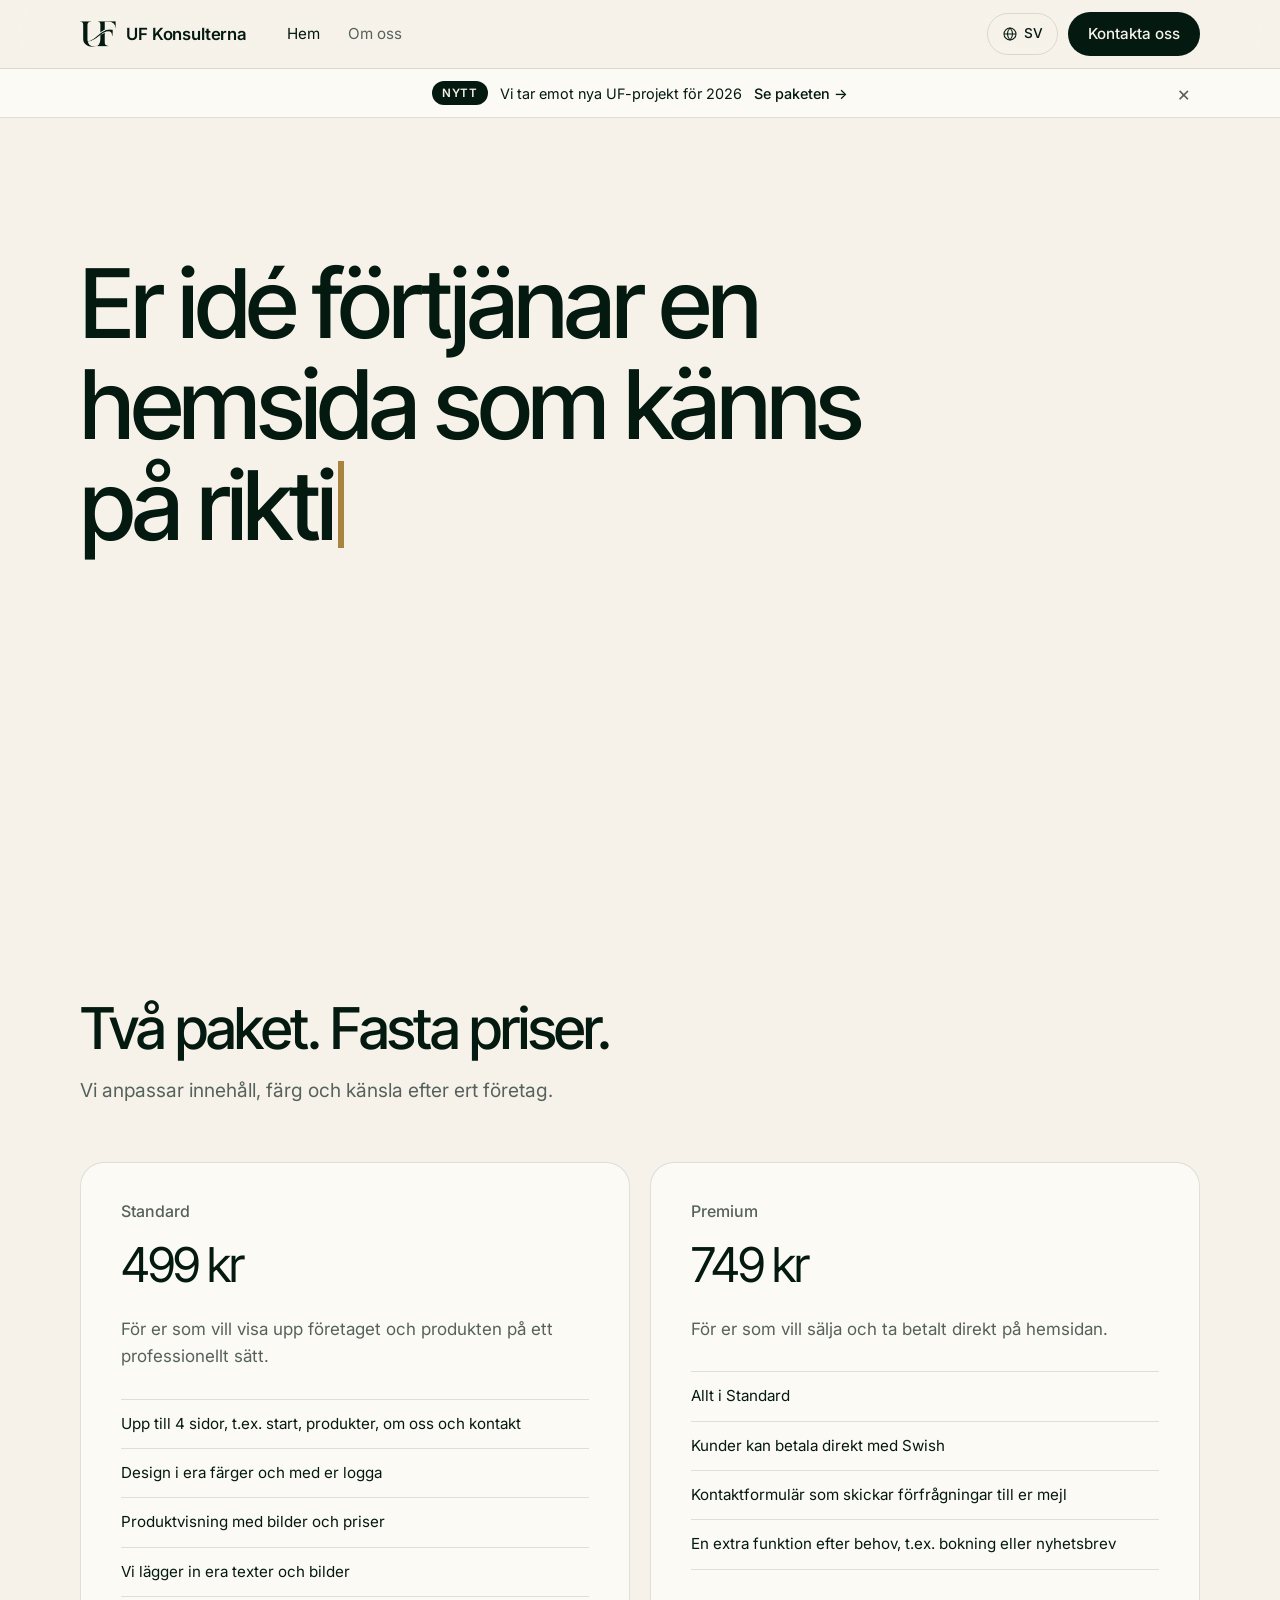
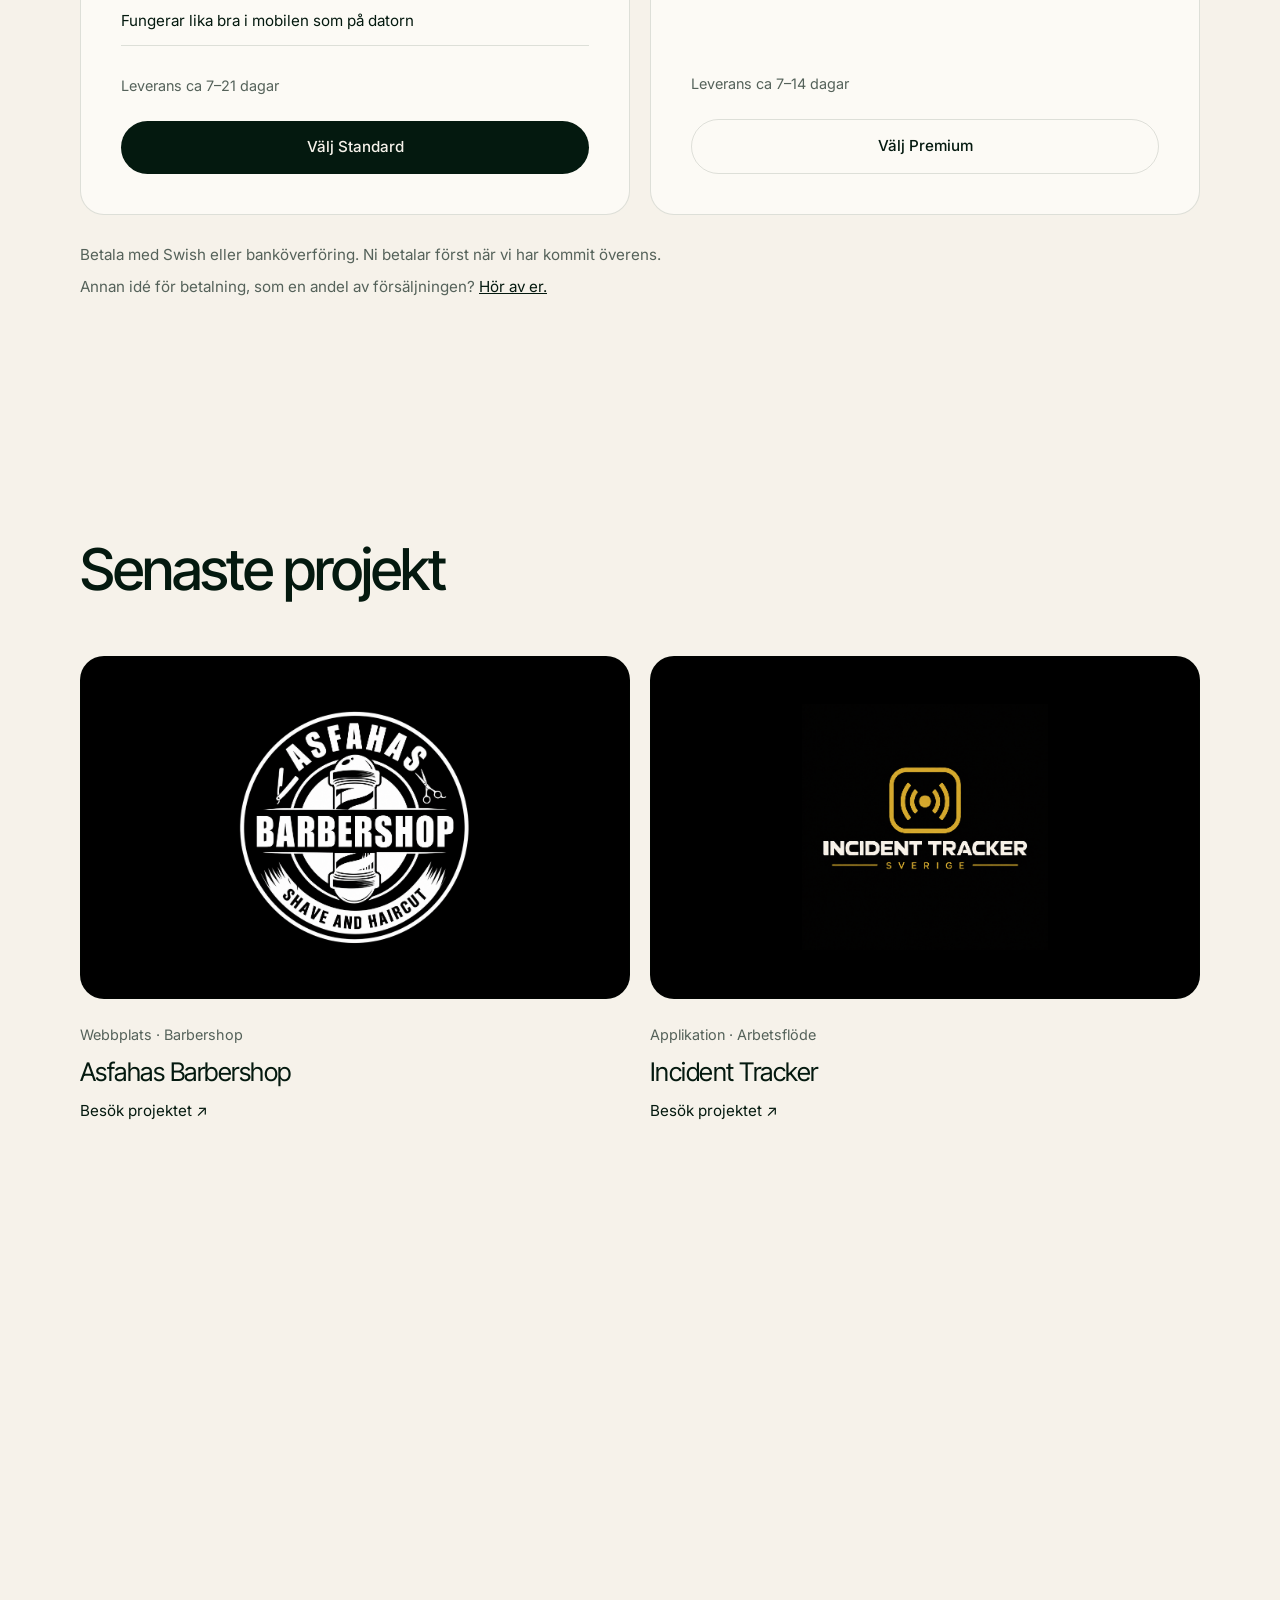
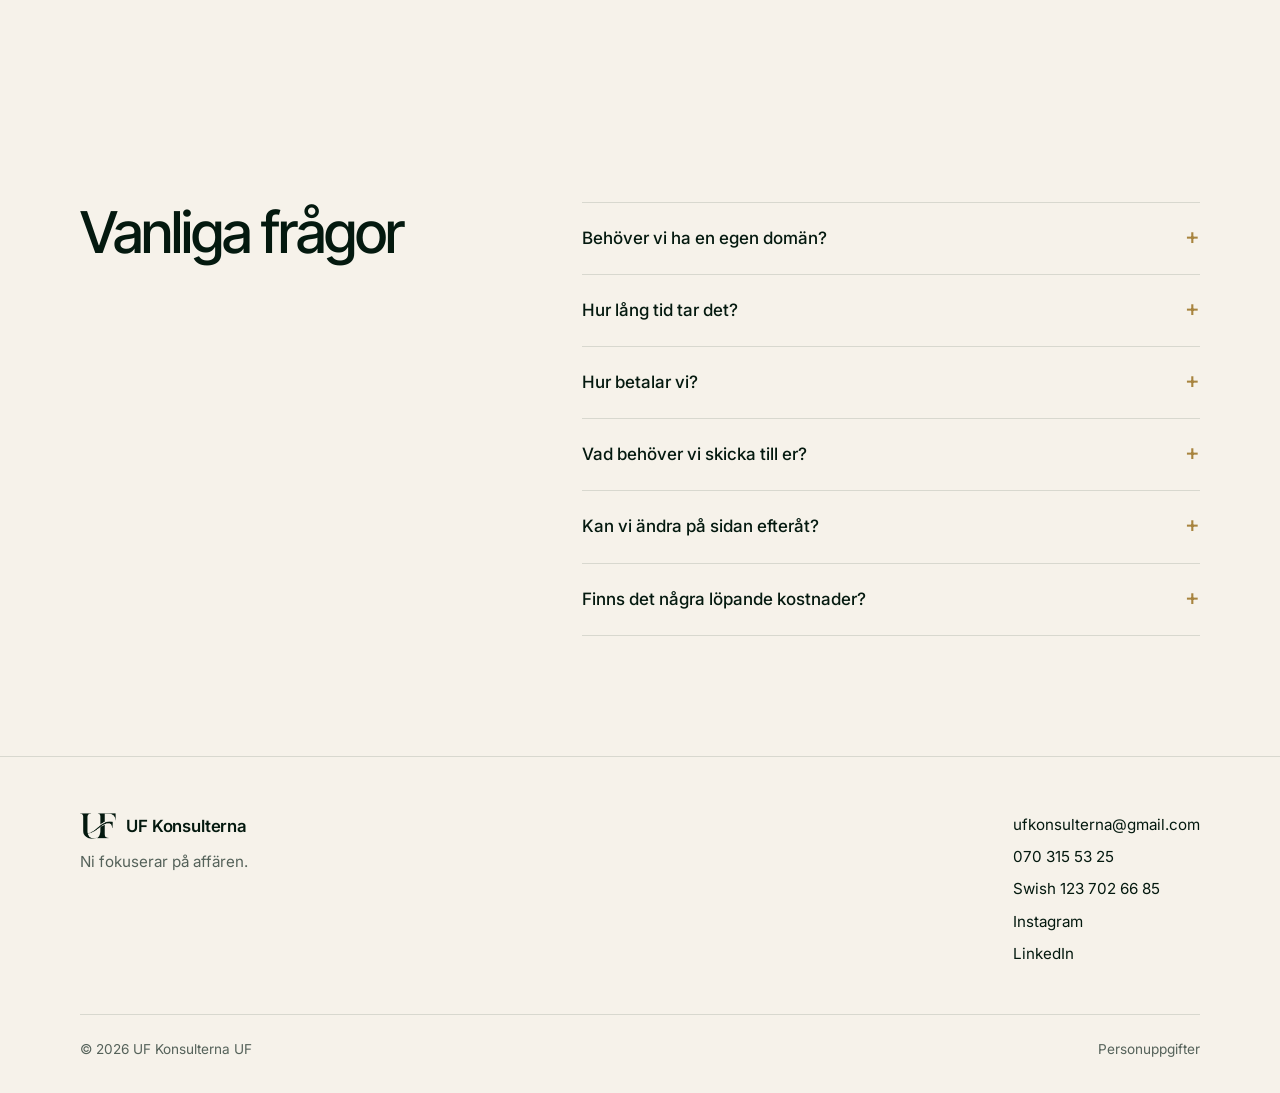
==== index.html @ 5038c4dc "Ljus version: krämvit bakgrund, mörkgrön text, guld i detaljer - Mörkgrön logga (logo-icon-green.png" ====
<!DOCTYPE html>
<html lang="sv">
<head>
  <meta charset="UTF-8">
  <meta name="viewport" content="width=device-width, initial-scale=1.0">
  <title data-i18n="meta.homeTitle">UF Konsulterna | Hemsidor för UF-företag</title>
  <meta name="description" content="Vi bygger snabba, mobilanpassade hemsidor för UF-företag. Fasta priser från 499 kr.">
  <meta property="og:title" content="UF Konsulterna">
  <meta property="og:description" content="Hemsidor för UF-företag. Fasta priser från 499 kr.">
  <meta property="og:image" content="https://ufkonsulterna.se/assets/logo-full.png">
  <link rel="icon" href="assets/logo-icon.png">
  <link rel="preconnect" href="https://fonts.googleapis.com">
  <link rel="preconnect" href="https://fonts.gstatic.com" crossorigin>
  <link href="https://fonts.googleapis.com/css2?family=Inter:wght@400;500;600&family=Inter+Tight:wght@500&display=swap" rel="stylesheet">
  <link rel="stylesheet" href="style.css">
  <script>document.documentElement.classList.add("js")</script>
</head>
<body>

  <header class="nav">
    <div class="container nav-inner">
      <a href="index.html" class="logo">
        <img src="assets/logo-icon-green.png" alt="UF Konsulterna">
        <span>UF Konsulterna</span>
      </a>
      <nav class="nav-links">
        <a href="index.html" aria-current="page" data-i18n="nav.home">Hem</a>
        <a href="om.html" data-i18n="nav.about">Om oss</a>
      </nav>
      <div class="nav-right">
        <button class="lang" id="langToggle" type="button" aria-label="Byt språk">
          <svg viewBox="0 0 24 24" fill="none" stroke="currentColor" stroke-width="1.6"><circle cx="12" cy="12" r="9"/><path d="M3 12h18M12 3c2.5 2.6 3.8 5.6 3.8 9s-1.3 6.4-3.8 9c-2.5-2.6-3.8-5.6-3.8-9S9.5 5.6 12 3z"/></svg>
          <span id="langLabel">SV</span>
        </button>
        <a href="om.html#kontakt" class="btn btn-primary nav-cta" data-i18n="nav.contact">Kontakta oss</a>
      </div>
    </div>
  </header>

  <div class="bar" id="bar">
    <div class="container bar-inner">
      <span class="pill" data-i18n="bar.new">NYTT</span>
      <span data-i18n="bar.text">Vi tar emot nya UF-projekt för 2026</span>
      <a href="#paket" class="bar-link"><span data-i18n="bar.link">Se paketen</span> →</a>
      <button class="bar-close" id="barClose" type="button" aria-label="Stäng">×</button>
    </div>
  </div>

  <main>
    <section class="hero">
      <div class="container">
        <!-- Rubriken skrivs fram av js/main.js. Den osynliga kopian håller platsen så att sidan inte hoppar. -->
        <h1 class="hero-title" id="heroTitle">
          <span class="type-ghost" data-i18n="hero.title">Er idé förtjänar en hemsida som känns på riktigt.</span>
          <span class="type-live" aria-hidden="true"><span id="typeText"></span><span class="caret"></span></span>
        </h1>
        <div class="hero-after">
          <p class="lead" data-i18n="hero.lead">Vi bygger snabba, mobilanpassade hemsidor för UF-företag. Fast pris, inga abonnemang.</p>
          <div class="actions">
            <a href="#paket" class="btn btn-primary" data-i18n="hero.cta1">Se paketen</a>
            <a href="om.html#kontakt" class="btn btn-ghost" data-i18n="hero.cta2">Kontakta oss</a>
          </div>
        </div>
      </div>
    </section>

    <section id="paket">
      <div class="container">
        <div class="head reveal">
          <h2 data-i18n="plans.title">Två paket. Fasta priser.</h2>
          <p class="lead" data-i18n="plans.lead">Vi anpassar innehåll, färg och känsla efter ert företag.</p>
        </div>
        <div class="plans">
          <article class="plan reveal">
            <h3 class="plan-name">Standard</h3>
            <p class="plan-price">499 kr</p>
            <p class="plan-desc" data-i18n="std.desc">För er som vill visa upp företaget och produkten på ett professionellt sätt.</p>
            <ul>
              <li data-i18n="std.f1">Upp till 4 sidor, t.ex. start, produkter, om oss och kontakt</li>
              <li data-i18n="std.f2">Design i era färger och med er logga</li>
              <li data-i18n="std.f3">Produktvisning med bilder och priser</li>
              <li data-i18n="std.f4">Vi lägger in era texter och bilder</li>
              <li data-i18n="std.f5">Fungerar lika bra i mobilen som på datorn</li>
            </ul>
            <p class="plan-time" data-i18n="std.time">Leverans ca 7–21 dagar</p>
            <a href="om.html?paket=Standard#kontakt" class="btn btn-primary" data-i18n="std.cta">Välj Standard</a>
          </article>
          <article class="plan reveal">
            <h3 class="plan-name">Premium</h3>
            <p class="plan-price">749 kr</p>
            <p class="plan-desc" data-i18n="prem.desc">För er som vill sälja och ta betalt direkt på hemsidan.</p>
            <ul>
              <li data-i18n="prem.f1">Allt i Standard</li>
              <li data-i18n="prem.f2">Kunder kan betala direkt med Swish</li>
              <li data-i18n="prem.f3">Kontaktformulär som skickar förfrågningar till er mejl</li>
              <li data-i18n="prem.f4">En extra funktion efter behov, t.ex. bokning eller nyhetsbrev</li>
            </ul>
            <p class="plan-time" data-i18n="prem.time">Leverans ca 7–14 dagar</p>
            <a href="om.html?paket=Premium#kontakt" class="btn btn-ghost" data-i18n="prem.cta">Välj Premium</a>
          </article>
        </div>
        <p class="note" data-i18n="plans.pay">Betala med Swish eller banköverföring. Ni betalar först när vi har kommit överens.</p>
        <p class="note" data-i18n="plans.note">Annan idé för betalning, som en andel av försäljningen? <a href="om.html#kontakt">Hör av er.</a></p>
      </div>
    </section>

    <section id="projekt">
      <div class="container">
        <div class="head reveal">
          <h2 data-i18n="work.title">Senaste projekt</h2>
        </div>
        <div class="projects">
          <a href="https://asfahasbarbershop.se/" target="_blank" rel="noopener" class="project reveal">
            <span class="project-img"><img src="assets/asfahas-logo.png" alt="" loading="lazy"></span>
            <span class="project-meta" data-i18n="work.asfahas">Webbplats · Barbershop</span>
            <span class="project-name">Asfahas Barbershop</span>
            <span class="project-link" data-i18n="work.visit">Besök projektet ↗</span>
          </a>
          <a href="https://incidenttracker.se/" target="_blank" rel="noopener" class="project reveal">
            <span class="project-img"><img src="assets/it-logo.png" alt="" loading="lazy"></span>
            <span class="project-meta" data-i18n="work.it">Applikation · Arbetsflöde</span>
            <span class="project-name">Incident Tracker</span>
            <span class="project-link" data-i18n="work.visit">Besök projektet ↗</span>
          </a>
        </div>
      </div>
    </section>

    <section>
      <div class="container">
        <figure class="quote reveal">
          <blockquote data-i18n="quote.text">”Vi kunde fortsätta fokusera på produkten, och fick en hemsida som gjorde att kunderna mötte oss som ett riktigt företag.”</blockquote>
          <figcaption data-i18n="quote.cite">Feedback från ett kundprojekt</figcaption>
        </figure>
      </div>
    </section>

    <section id="fragor">
      <div class="container faq-wrap">
        <h2 class="reveal" data-i18n="faq.title">Vanliga frågor</h2>
        <div class="faq reveal">
          <details>
            <summary data-i18n="faq.q1">Behöver vi ha en egen domän?</summary>
            <p data-i18n="faq.a1">Ja! Vi hjälper er att välja och koppla en domän. Själva domänen ingår i priset.</p>
          </details>
          <details>
            <summary data-i18n="faq.q2">Hur lång tid tar det?</summary>
            <p data-i18n="faq.a2">Standard tar ca 7–21 dagar och Premium ca 7–14 dagar, räknat från att vi har fått era texter och bilder. Ni får en tidsplan när vi har pratat igenom projektet.</p>
          </details>
          <details>
            <summary data-i18n="faq.q3">Hur betalar vi?</summary>
            <p data-i18n="faq.a3">Med Swish till <b>123 702 66 85</b> eller med banköverföring. Ni betalar när vi har kommit överens om projektet, och får alla uppgifter i ett bekräftelsemejl.</p>
          </details>
          <details>
            <summary data-i18n="faq.q4">Vad behöver vi skicka till er?</summary>
            <p data-i18n="faq.a4">Logga, bilder, texter om företaget och gärna allmän info om er. Saknas något hjälper vi till.</p>
          </details>
          <details>
            <summary data-i18n="faq.q5">Kan vi ändra på sidan efteråt?</summary>
            <p data-i18n="faq.a5">Ja. Hör av er så hjälper vi till med ändringar efter lansering.</p>
          </details>
          <details>
            <summary data-i18n="faq.q6">Finns det några löpande kostnader?</summary>
            <p data-i18n="faq.a6">Inga abonnemang från oss. En engångsbetalning, sedan är hemsidan er.</p>
          </details>
        </div>
      </div>
    </section>
  </main>

  <footer class="footer">
    <div class="container footer-inner">
      <div>
        <a href="index.html" class="logo">
          <img src="assets/logo-icon-green.png" alt="UF Konsulterna">
          <span>UF Konsulterna</span>
        </a>
        <p class="footer-tag" data-i18n="footer.tag">Ni fokuserar på affären.</p>
      </div>
      <ul class="footer-links">
        <li><a href="mailto:ufkonsulterna@gmail.com">ufkonsulterna@gmail.com</a></li>
        <li><a href="tel:+46703155325">070 315 53 25</a></li>
        <li>Swish 123 702 66 85</li>
        <li><a href="https://www.instagram.com/ufkonsulterna.se/" target="_blank" rel="noopener">Instagram</a></li>
        <li><a href="https://www.linkedin.com/in/blakejoeseph/" target="_blank" rel="noopener">LinkedIn</a></li>
      </ul>
    </div>
    <div class="container footer-bottom">
      <span>© <span class="year">2026</span> UF Konsulterna UF</span>
      <a href="om.html#personuppgifter" data-i18n="footer.privacy">Personuppgifter</a>
    </div>
  </footer>

  <script src="js/i18n.js"></script>
  <script src="js/main.js"></script>
</body>
</html>
---- style.css ----
/* ===== Färger och typsnitt: ändra här för att byta utseende ===== */
:root {
  --bg: #f6f2ea;               /* krämvit bakgrund */
  --bg-2: #fcfaf5;             /* kort och fält */
  --line: rgba(4, 25, 15, 0.12);
  --text: #04190f;             /* mörkgrön text och knappar */
  --muted: #55625a;
  --gold: #a8843f;             /* guldet från loggan, används sparsamt */
  --font: "Inter", system-ui, -apple-system, sans-serif;
  --font-head: "Inter Tight", "Inter", system-ui, sans-serif;
  --radius: 24px;
  --max: 1120px;
}

*, *::before, *::after { box-sizing: border-box; margin: 0; padding: 0; }
html { scroll-behavior: smooth; }
body { background: var(--bg); color: var(--muted); font-family: var(--font); font-size: 17px; line-height: 1.6; -webkit-font-smoothing: antialiased; }
img { max-width: 100%; display: block; }
a { color: inherit; text-decoration: none; }
button { font: inherit; color: inherit; background: none; border: 0; cursor: pointer; }
ul, ol { list-style: none; }

.container { width: min(var(--max), 100% - 40px); margin-inline: auto; }
section { padding: 120px 0; }

h1, h2, h3 { font-family: var(--font-head); font-weight: 500; color: var(--text); letter-spacing: -0.035em; line-height: 1.05; }
h1 { font-size: clamp(2.8rem, 7.5vw, 6.4rem); }
h2 { font-size: clamp(2.1rem, 4.5vw, 3.6rem); }
h3 { font-size: 1.25rem; letter-spacing: -0.01em; }
.lead { font-size: 1.2rem; }
.sr-only { position: absolute; width: 1px; height: 1px; overflow: hidden; clip: rect(0 0 0 0); white-space: nowrap; }

/* Knappar: runda, som på Google */
.btn { display: inline-flex; align-items: center; justify-content: center; padding: 14px 26px; border-radius: 999px; font-weight: 500; font-size: .95rem; transition: background .2s, opacity .2s; }
.btn-primary { background: var(--text); color: var(--bg); }
.btn-primary:hover { opacity: .88; }
.btn-ghost { border: 1px solid var(--line); color: var(--text); }
.btn-ghost:hover { background: var(--bg-2); }
.btn:disabled { opacity: .5; cursor: default; }

/* Meny */
.nav { position: sticky; top: 0; z-index: 50; background: rgba(246, 242, 234, .85); backdrop-filter: blur(12px); border-bottom: 1px solid var(--line); }
.nav-inner { display: flex; align-items: center; gap: 40px; height: 68px; }
.logo { display: flex; align-items: center; gap: 10px; color: var(--text); font-weight: 600; font-size: 1.05rem; letter-spacing: -0.01em; }
.logo img { height: 26px; width: auto; }
.nav-links { display: flex; gap: 28px; font-size: .95rem; }
.nav-links a { transition: color .2s; }
.nav-links a:hover, .nav-links a[aria-current] { color: var(--text); }
.nav-right { margin-left: auto; display: flex; align-items: center; gap: 10px; }
.nav-cta { padding: 10px 20px; }
.lang { display: flex; align-items: center; gap: 6px; padding: 9px 14px; border: 1px solid var(--line); border-radius: 999px; font-size: .85rem; font-weight: 500; color: var(--text); }
.lang svg { width: 16px; height: 16px; }
.lang:hover { background: var(--bg-2); }

/* Rad med nyhet under menyn */
.bar { border-bottom: 1px solid var(--line); background: var(--bg-2); font-size: .9rem; color: var(--text); }
.bar-inner { position: relative; display: flex; align-items: center; justify-content: center; gap: 12px; padding: 12px 40px; flex-wrap: wrap; text-align: center; }
.pill { background: var(--text); color: var(--bg); font-size: .72rem; font-weight: 600; letter-spacing: .06em; padding: 3px 10px; border-radius: 999px; }
.bar-link { font-weight: 500; }
.bar-link:hover { text-decoration: underline; }
.bar-close { position: absolute; right: 0; top: 50%; transform: translateY(-50%); width: 32px; height: 32px; font-size: 1.3rem; color: var(--muted); }
.bar.hidden { display: none; }

/* Hero med rubrik som skrivs fram */
.hero { min-height: calc(100vh - 140px); display: flex; align-items: center; padding: 80px 0; }
.hero-title { position: relative; max-width: 15ch; }
.type-live { position: absolute; inset: 0; }
.js .type-ghost { visibility: hidden; }
html:not(.js) .type-live { display: none; }
.caret { display: inline-block; width: .06em; height: .9em; margin-left: .04em; vertical-align: -0.08em; background: var(--gold); animation: blink 1s steps(1) infinite; }
@keyframes blink { 50% { opacity: 0; } }
.hero-after { margin-top: 40px; transition: opacity .8s ease, transform .8s ease; }
.js .hero-after:not(.show) { opacity: 0; transform: translateY(12px); }
.hero .lead { max-width: 36ch; }
.actions { display: flex; gap: 12px; margin-top: 32px; flex-wrap: wrap; }

/* Rubrik + text i sektionerna */
.head { margin-bottom: 56px; max-width: 640px; }
.head .lead { margin-top: 16px; }

/* Paket */
.plans { display: grid; grid-template-columns: repeat(2, 1fr); gap: 20px; }
.plan { display: flex; flex-direction: column; padding: 40px; background: var(--bg-2); border: 1px solid var(--line); border-radius: var(--radius); }
.plan-name { font-family: var(--font); font-size: 1rem; font-weight: 500; color: var(--muted); letter-spacing: 0; }
.plan-price { font-family: var(--font-head); font-size: 3rem; color: var(--text); letter-spacing: -0.04em; margin: 8px 0 12px; }
.plan ul { margin: 28px 0; flex: 1; border-top: 1px solid var(--line); }
.plan li { padding: 12px 0; border-bottom: 1px solid var(--line); color: var(--text); font-size: .95rem; }
.plan-time { font-size: .9rem; margin-bottom: 24px; }
.note { margin-top: 28px; font-size: .95rem; }
.note + .note { margin-top: 8px; }
.note a { color: var(--text); text-decoration: underline; }

/* Projekt */
.projects { display: grid; grid-template-columns: repeat(2, 1fr); gap: 20px; }
.project { display: flex; flex-direction: column; gap: 6px; }
.project-img { position: relative; display: block; aspect-ratio: 16 / 10; margin-bottom: 18px; border-radius: var(--radius); overflow: hidden; background: #000; border: 1px solid var(--line); }
.project-img img { position: absolute; inset: 0; margin: auto; height: 72%; width: auto; transition: transform .5s ease; }
.project:hover .project-img img { transform: scale(1.04); }
.project-meta { font-size: .9rem; }
.project-name { font-family: var(--font-head); font-size: 1.6rem; color: var(--text); letter-spacing: -0.02em; }
.project-link { font-size: .95rem; color: var(--text); }
.project:hover .project-link { text-decoration: underline; }

/* Citat */
.quote { max-width: 900px; }
.quote blockquote { font-family: var(--font-head); font-size: clamp(1.7rem, 3.4vw, 2.6rem); color: var(--text); line-height: 1.2; letter-spacing: -0.02em; }
.quote figcaption { margin-top: 24px; font-size: .95rem; }

/* Vanliga frågor (details/summary behöver ingen JavaScript) */
.faq-wrap { display: grid; grid-template-columns: 1fr 1.4fr; gap: 60px; align-items: start; }
.faq { border-top: 1px solid var(--line); }
.faq details { border-bottom: 1px solid var(--line); }
.faq summary { display: flex; justify-content: space-between; gap: 20px; padding: 22px 0; color: var(--text); font-weight: 500; cursor: pointer; list-style: none; }
.faq summary::-webkit-details-marker { display: none; }
.faq summary::after { content: "+"; color: var(--gold); font-size: 1.4rem; line-height: 1; transition: transform .3s; }
.faq details[open] summary::after { transform: rotate(45deg); }
.faq details p { padding-bottom: 22px; max-width: 60ch; }
.faq b { color: var(--text); font-weight: 500; }

/* Om oss */
.page-head { padding-top: 140px; }
.page-head h1 { max-width: 14ch; }
.about-text { max-width: 640px; margin-top: 48px; }
.about-text p + p { margin-top: 20px; }
.steps { border-top: 1px solid var(--line); }
.steps li { display: grid; grid-template-columns: 260px 1fr; gap: 20px; padding: 32px 0; border-bottom: 1px solid var(--line); }

/* Kontakt */
.contact { display: grid; grid-template-columns: 1fr 1.3fr; gap: 60px; align-items: start; }
.contact-info .lead { margin-top: 16px; }
.contact-list { margin-top: 40px; display: grid; grid-template-columns: auto 1fr; gap: 14px 28px; }
.contact-list dt { font-size: .9rem; }
.contact-list dd { color: var(--text); }
.contact-list a:hover { text-decoration: underline; }

/* Formulär */
.form { padding: 40px; background: var(--bg-2); border: 1px solid var(--line); border-radius: var(--radius); }
.progress { margin-bottom: 28px; }
.step-count { font-size: .85rem; margin-bottom: 10px; }
.progress-bar { height: 2px; background: var(--line); border-radius: 2px; overflow: hidden; }
.progress-bar span { display: block; height: 100%; width: 16%; background: var(--gold); transition: width .35s ease; }
.step-title { font-family: var(--font-head); font-size: 1.6rem; color: var(--text); letter-spacing: -0.02em; margin-bottom: 4px; }
.step-intro { grid-column: 1 / -1; margin-top: -8px; }
.hint { display: block; margin-top: 6px; font-size: .82rem; }
.hint a { color: var(--text); text-decoration: underline; }
.label + .hint { margin: -4px 0 10px; }
.grid > .full { grid-column: 1 / -1; }
.draft-note { margin-top: 16px; font-size: .8rem; text-align: center; }
.form-step { border: 0; min-width: 0; }
.form-step[hidden], .form-nav [hidden] { display: none; }
.grid { display: grid; grid-template-columns: 1fr 1fr; gap: 20px; }
.field.full { grid-column: 1 / -1; }
.field label, .label { display: block; font-size: .85rem; color: var(--text); margin-bottom: 8px; }
.field input, .field textarea, .field select { width: 100%; padding: 14px 16px; font: inherit; font-size: 1rem; color: var(--text); background: #fff; border: 1px solid var(--line); border-radius: 12px; outline: none; transition: border-color .2s; }
.field input:focus, .field textarea:focus, .field select:focus { border-color: var(--muted); }
.field textarea { min-height: 120px; resize: vertical; }
.chips { display: flex; flex-wrap: wrap; gap: 8px; }
.chip { padding: 10px 18px; font-size: .9rem; border: 1px solid var(--line); border-radius: 999px; color: var(--muted); transition: .2s; }
.chip.active { background: var(--text); color: var(--bg); border-color: var(--text); }
.form-error { display: none; margin-top: 20px; padding: 12px 16px; border: 1px solid rgba(179, 38, 30, .35); border-radius: 12px; color: #b3261e; }
.form-error.show { display: block; }
.form-nav { display: flex; gap: 10px; justify-content: flex-end; margin-top: 28px; }
.form-nav .btn-ghost { margin-right: auto; }
.form-success { padding: 40px 0; text-align: center; font-size: 1.15rem; color: var(--text); }

/* Personuppgifter */
.privacy { padding-top: 40px; }
.privacy h2 { font-size: 1.4rem; letter-spacing: -0.01em; }
.privacy p { margin-top: 12px; max-width: 70ch; font-size: .95rem; }

/* Footer */
.footer { border-top: 1px solid var(--line); padding: 56px 0 32px; font-size: .95rem; }
.footer-inner { display: flex; justify-content: space-between; gap: 40px; flex-wrap: wrap; }
.footer-tag { margin-top: 10px; }
.footer-links { display: grid; gap: 8px; color: var(--text); }
.footer-links a:hover { text-decoration: underline; }
.footer-bottom { display: flex; justify-content: space-between; gap: 20px; margin-top: 48px; padding-top: 24px; border-top: 1px solid var(--line); font-size: .85rem; }
.footer-bottom a:hover { color: var(--text); }

/* Lugn intoning när man scrollar */
.js .reveal { opacity: 0; transform: translateY(16px); transition: opacity .7s ease, transform .7s ease; }
.js .reveal.in { opacity: 1; transform: none; }
@media (prefers-reduced-motion: reduce) {
  html { scroll-behavior: auto; }
  .js .reveal, .js .hero-after:not(.show) { opacity: 1; transform: none; }
  .caret { animation: none; }
}

/* Mobil */
@media (max-width: 860px) {
  section { padding: 80px 0; }
  .plans, .projects, .faq-wrap, .contact { grid-template-columns: 1fr; }
  .faq-wrap, .contact { gap: 32px; }
  .steps li { grid-template-columns: 1fr; gap: 6px; }
  .page-head { padding-top: 90px; }
}
@media (max-width: 600px) {
  body { font-size: 16px; }
  .nav-inner { gap: 18px; }
  .logo span { display: none; }
  .nav-cta { display: none; }
  .plan, .form { padding: 28px 22px; }
  .grid { grid-template-columns: 1fr; }
  .form-nav .btn { flex: 1; }
  .hero { min-height: auto; padding: 90px 0 70px; }
}
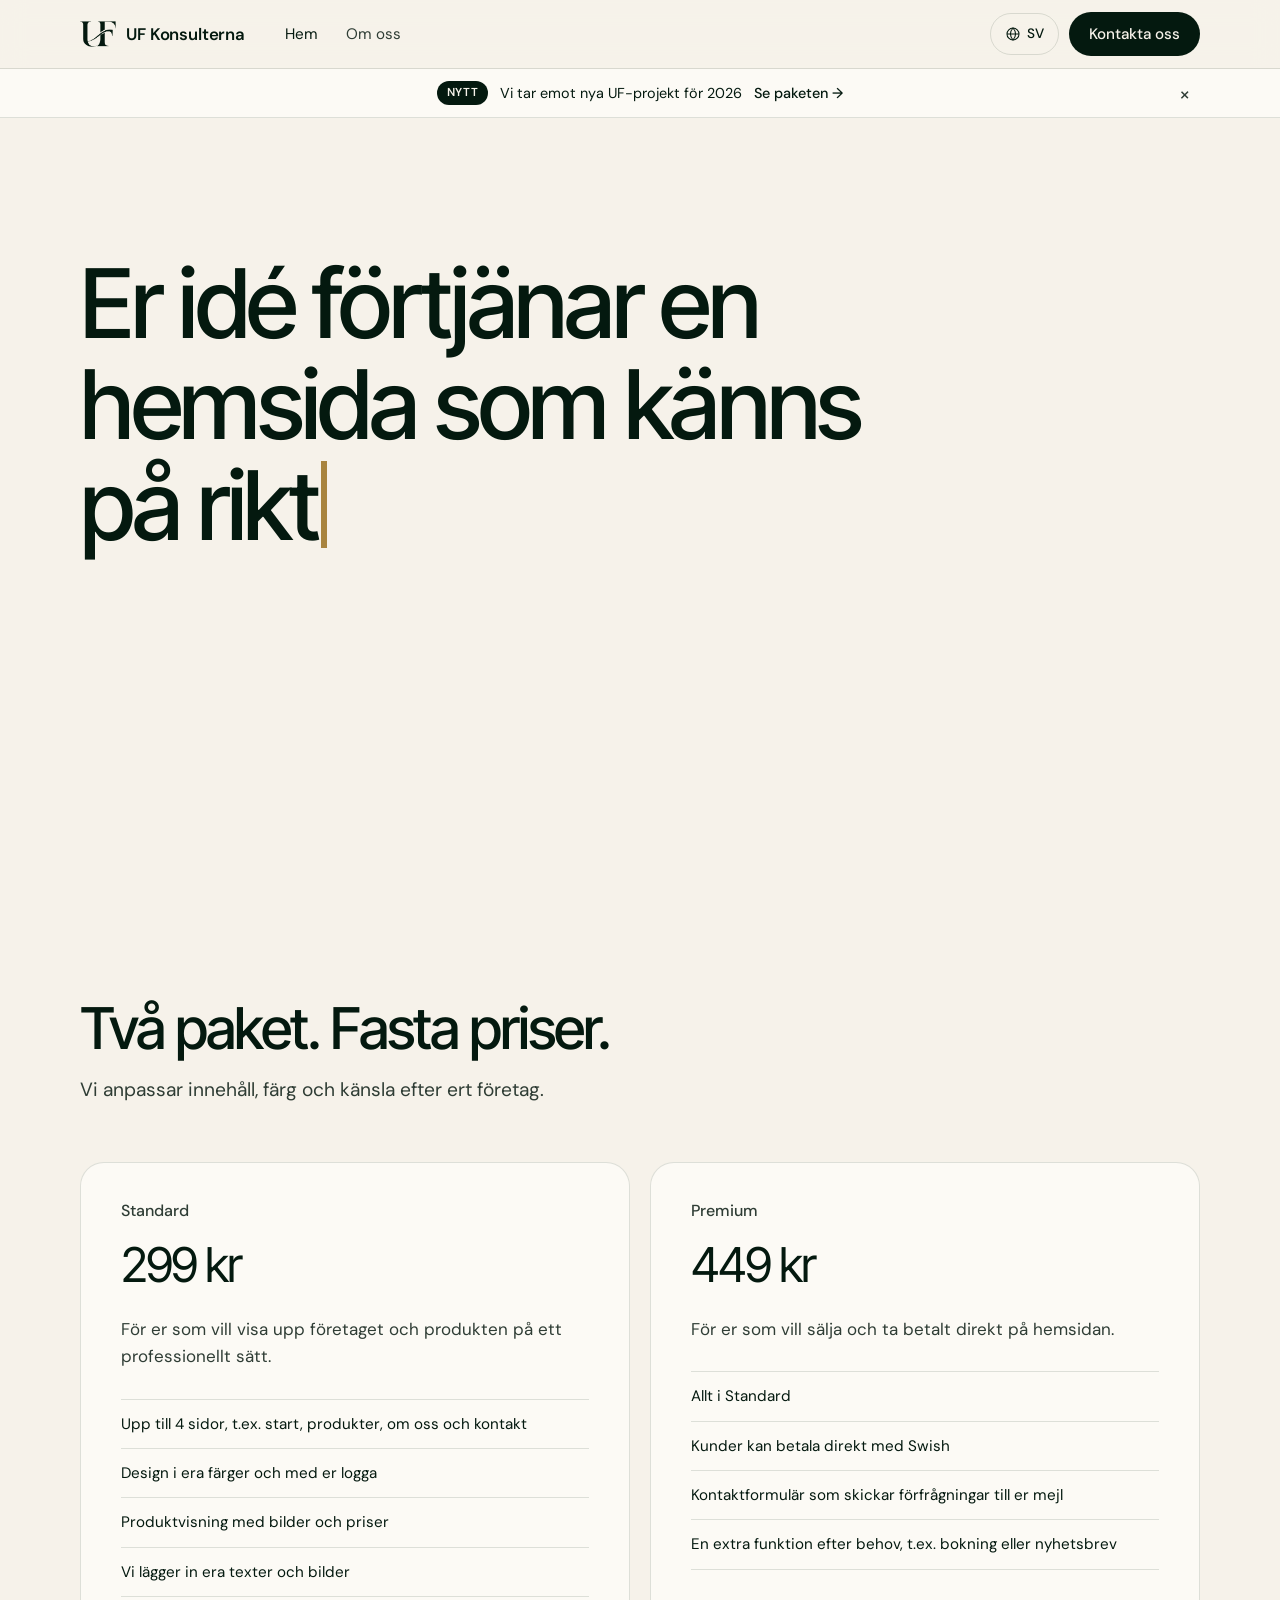
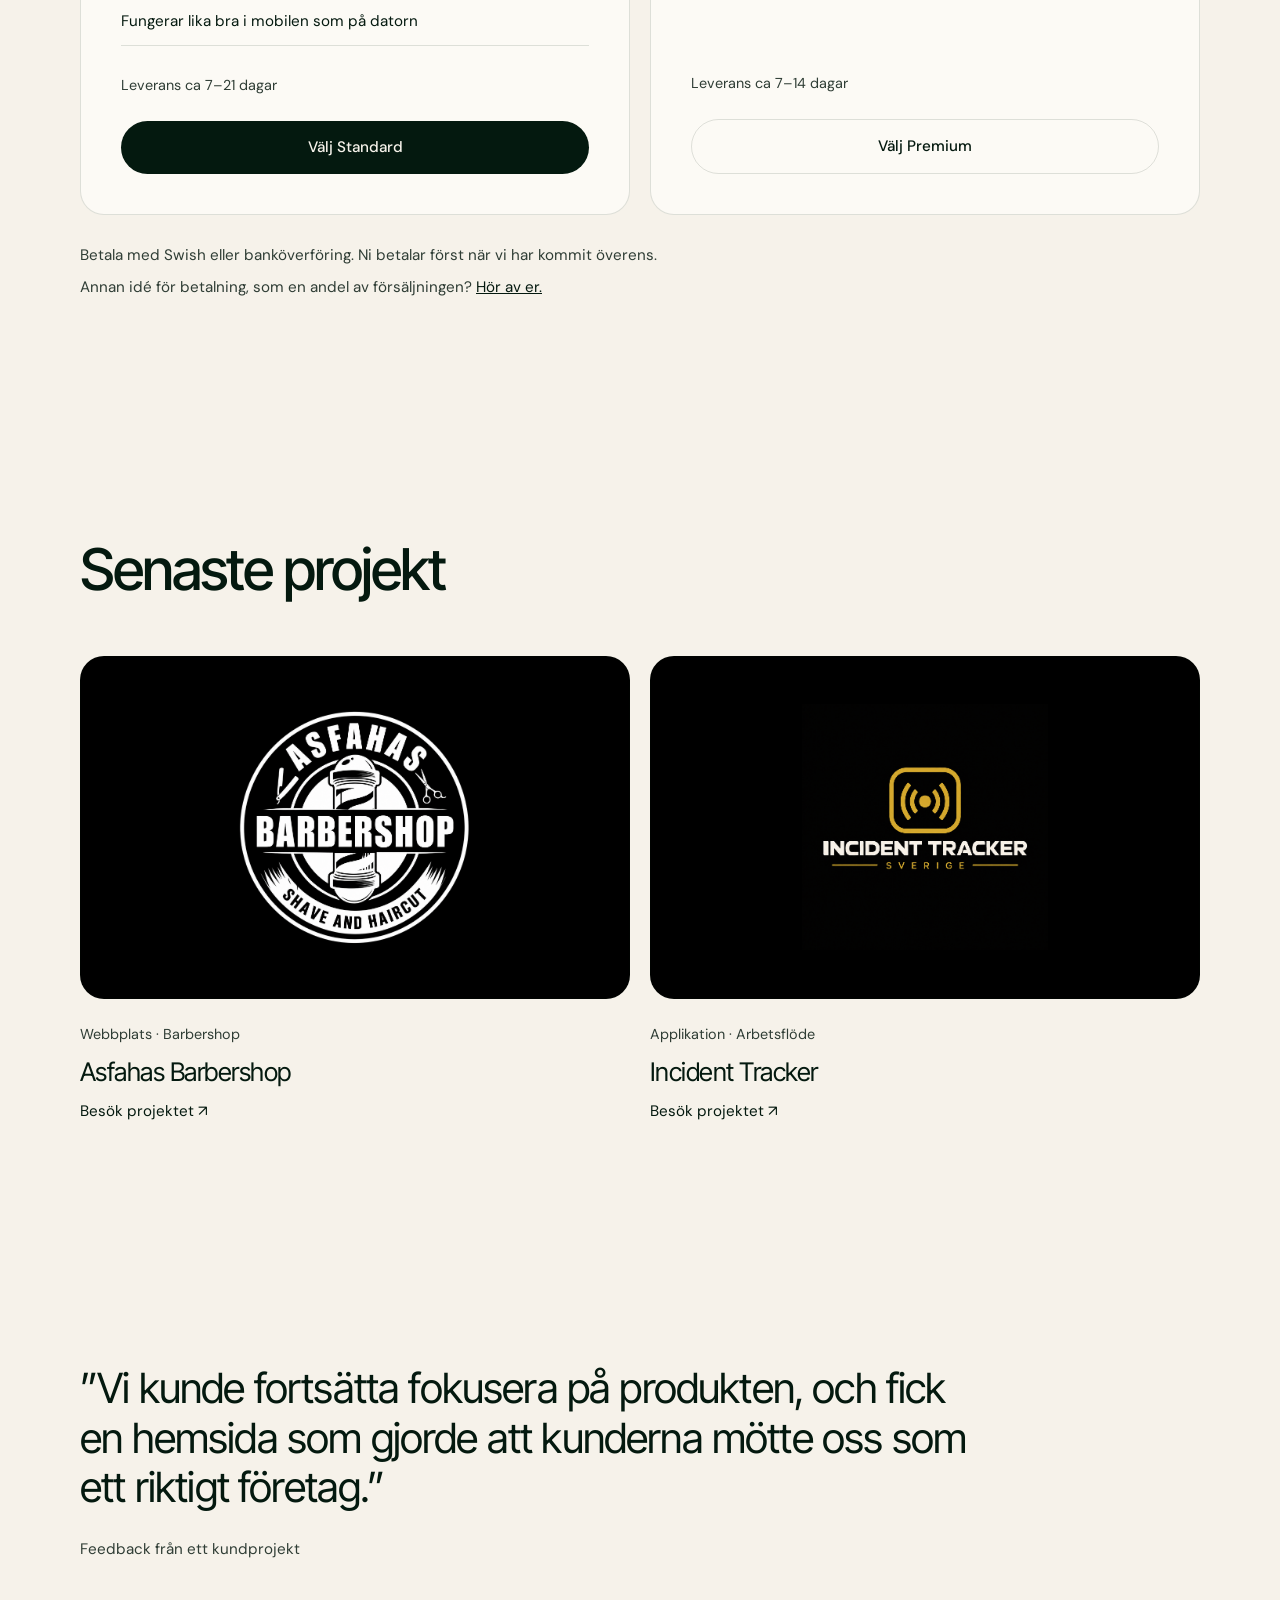
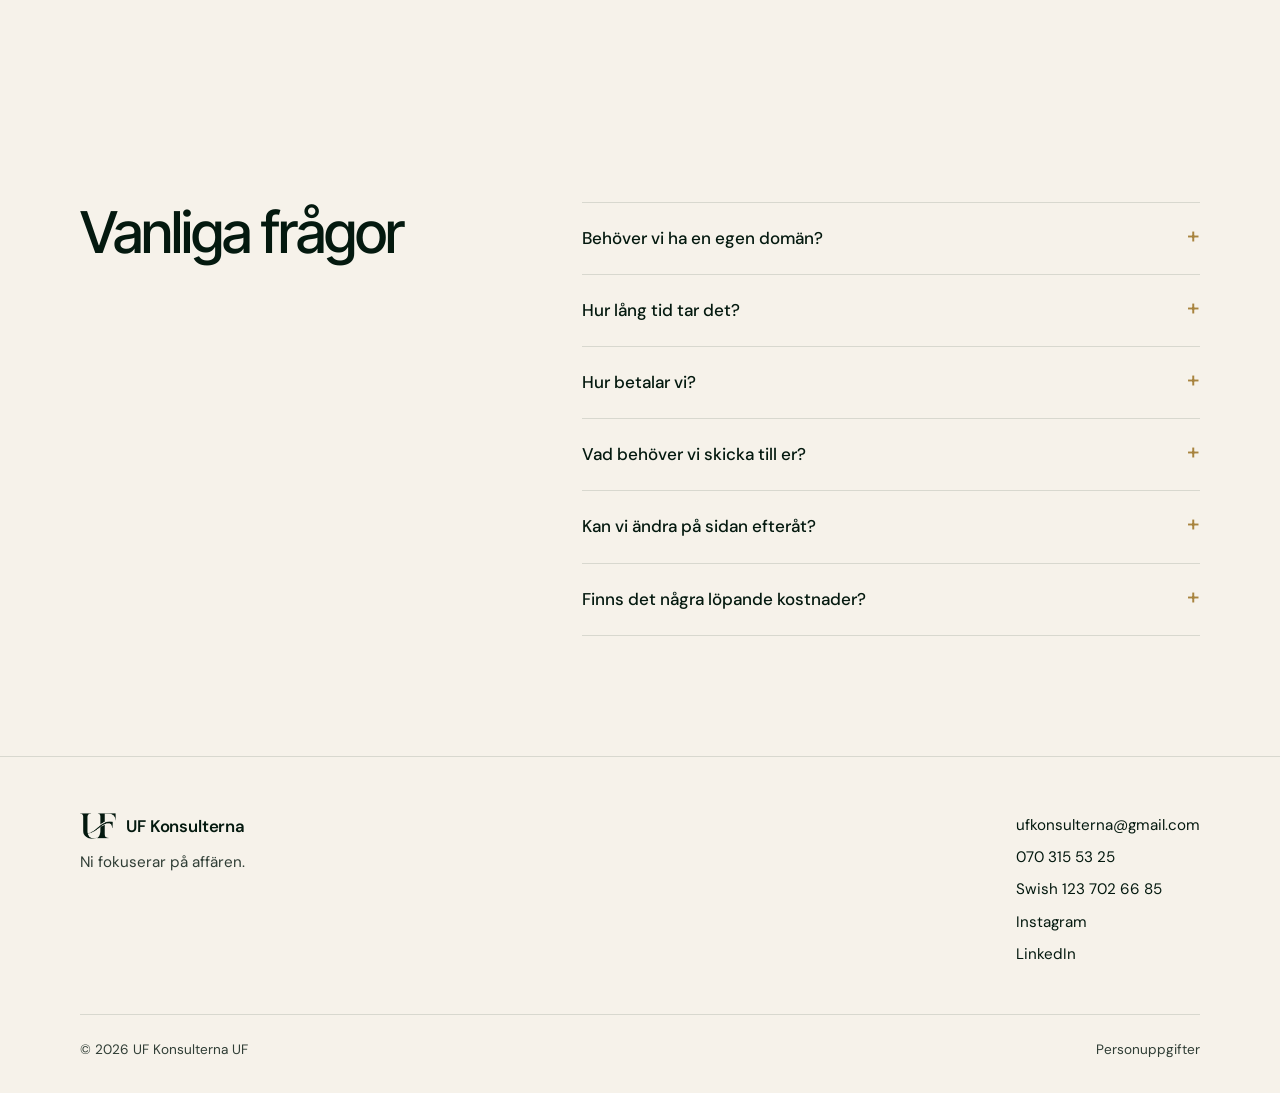
==== commit 62a272e8: "Brödtext i DM Sans och mörkare, nya priser 299 och 449 kr Co-Authored-By: Claude Opus 5.5 <noreply@a" ====
--- a/index.html
+++ b/index.html
@@ -4,14 +4,14 @@
   <meta charset="UTF-8">
   <meta name="viewport" content="width=device-width, initial-scale=1.0">
   <title data-i18n="meta.homeTitle">UF Konsulterna | Hemsidor för UF-företag</title>
-  <meta name="description" content="Vi bygger snabba, mobilanpassade hemsidor för UF-företag. Fasta priser från 499 kr.">
+  <meta name="description" content="Vi bygger snabba, mobilanpassade hemsidor för UF-företag. Fasta priser från 299 kr.">
   <meta property="og:title" content="UF Konsulterna">
-  <meta property="og:description" content="Hemsidor för UF-företag. Fasta priser från 499 kr.">
+  <meta property="og:description" content="Hemsidor för UF-företag. Fasta priser från 299 kr.">
   <meta property="og:image" content="https://ufkonsulterna.se/assets/logo-full.png">
   <link rel="icon" href="assets/logo-icon.png">
   <link rel="preconnect" href="https://fonts.googleapis.com">
   <link rel="preconnect" href="https://fonts.gstatic.com" crossorigin>
-  <link href="https://fonts.googleapis.com/css2?family=Inter:wght@400;500;600&family=Inter+Tight:wght@500&display=swap" rel="stylesheet">
+  <link href="https://fonts.googleapis.com/css2?family=DM+Sans:opsz,wght@9..40,400;9..40,500;9..40,600&family=Inter+Tight:wght@500&display=swap" rel="stylesheet">
   <link rel="stylesheet" href="style.css">
   <script>document.documentElement.classList.add("js")</script>
 </head>
@@ -73,7 +73,7 @@
         <div class="plans">
           <article class="plan reveal">
             <h3 class="plan-name">Standard</h3>
-            <p class="plan-price">499 kr</p>
+            <p class="plan-price">299 kr</p>
             <p class="plan-desc" data-i18n="std.desc">För er som vill visa upp företaget och produkten på ett professionellt sätt.</p>
             <ul>
               <li data-i18n="std.f1">Upp till 4 sidor, t.ex. start, produkter, om oss och kontakt</li>
@@ -87,7 +87,7 @@
           </article>
           <article class="plan reveal">
             <h3 class="plan-name">Premium</h3>
-            <p class="plan-price">749 kr</p>
+            <p class="plan-price">449 kr</p>
             <p class="plan-desc" data-i18n="prem.desc">För er som vill sälja och ta betalt direkt på hemsidan.</p>
             <ul>
               <li data-i18n="prem.f1">Allt i Standard</li>
--- a/style.css
+++ b/style.css
@@ -4,9 +4,9 @@
   --bg-2: #fcfaf5;             /* kort och fält */
   --line: rgba(4, 25, 15, 0.12);
   --text: #04190f;             /* mörkgrön text och knappar */
-  --muted: #55625a;
+  --muted: #2f3d35;
   --gold: #a8843f;             /* guldet från loggan, används sparsamt */
-  --font: "Inter", system-ui, -apple-system, sans-serif;
+  --font: "DM Sans", system-ui, -apple-system, sans-serif;
   --font-head: "Inter Tight", "Inter", system-ui, sans-serif;
   --radius: 24px;
   --max: 1120px;
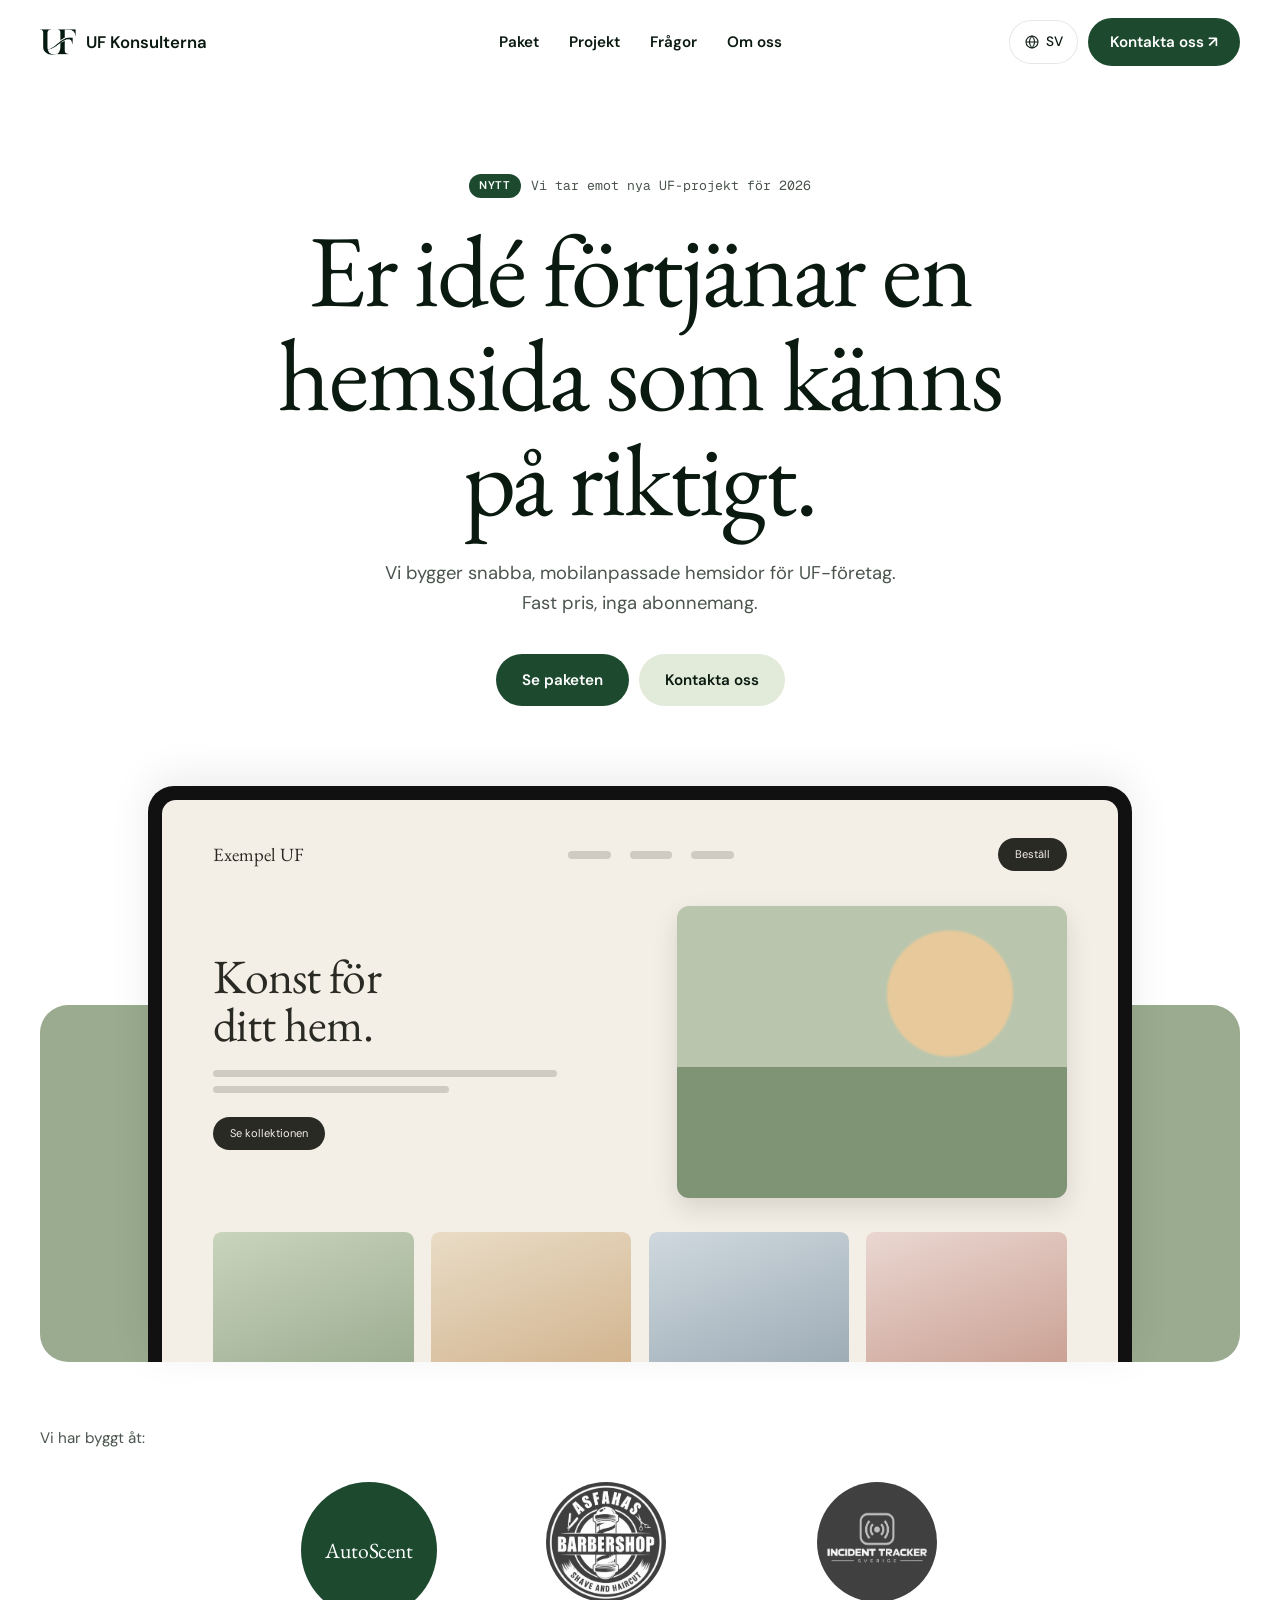
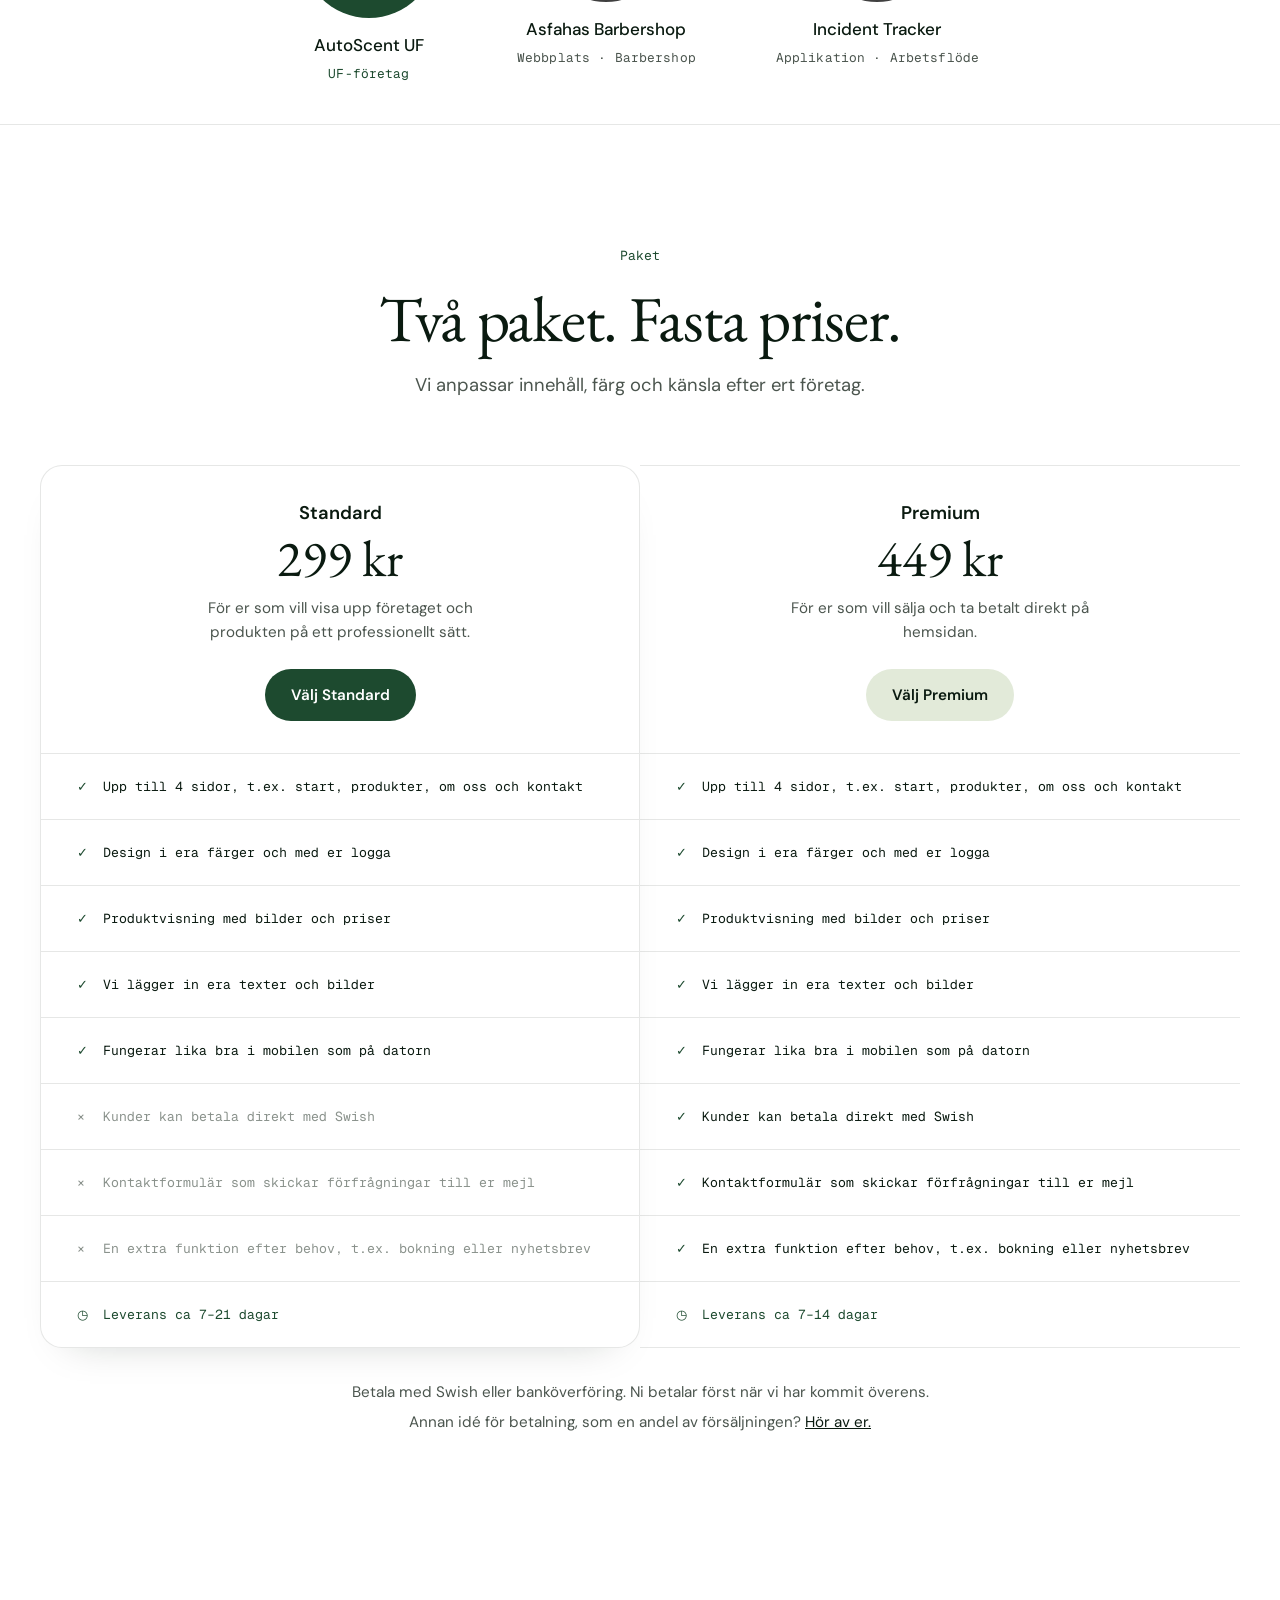
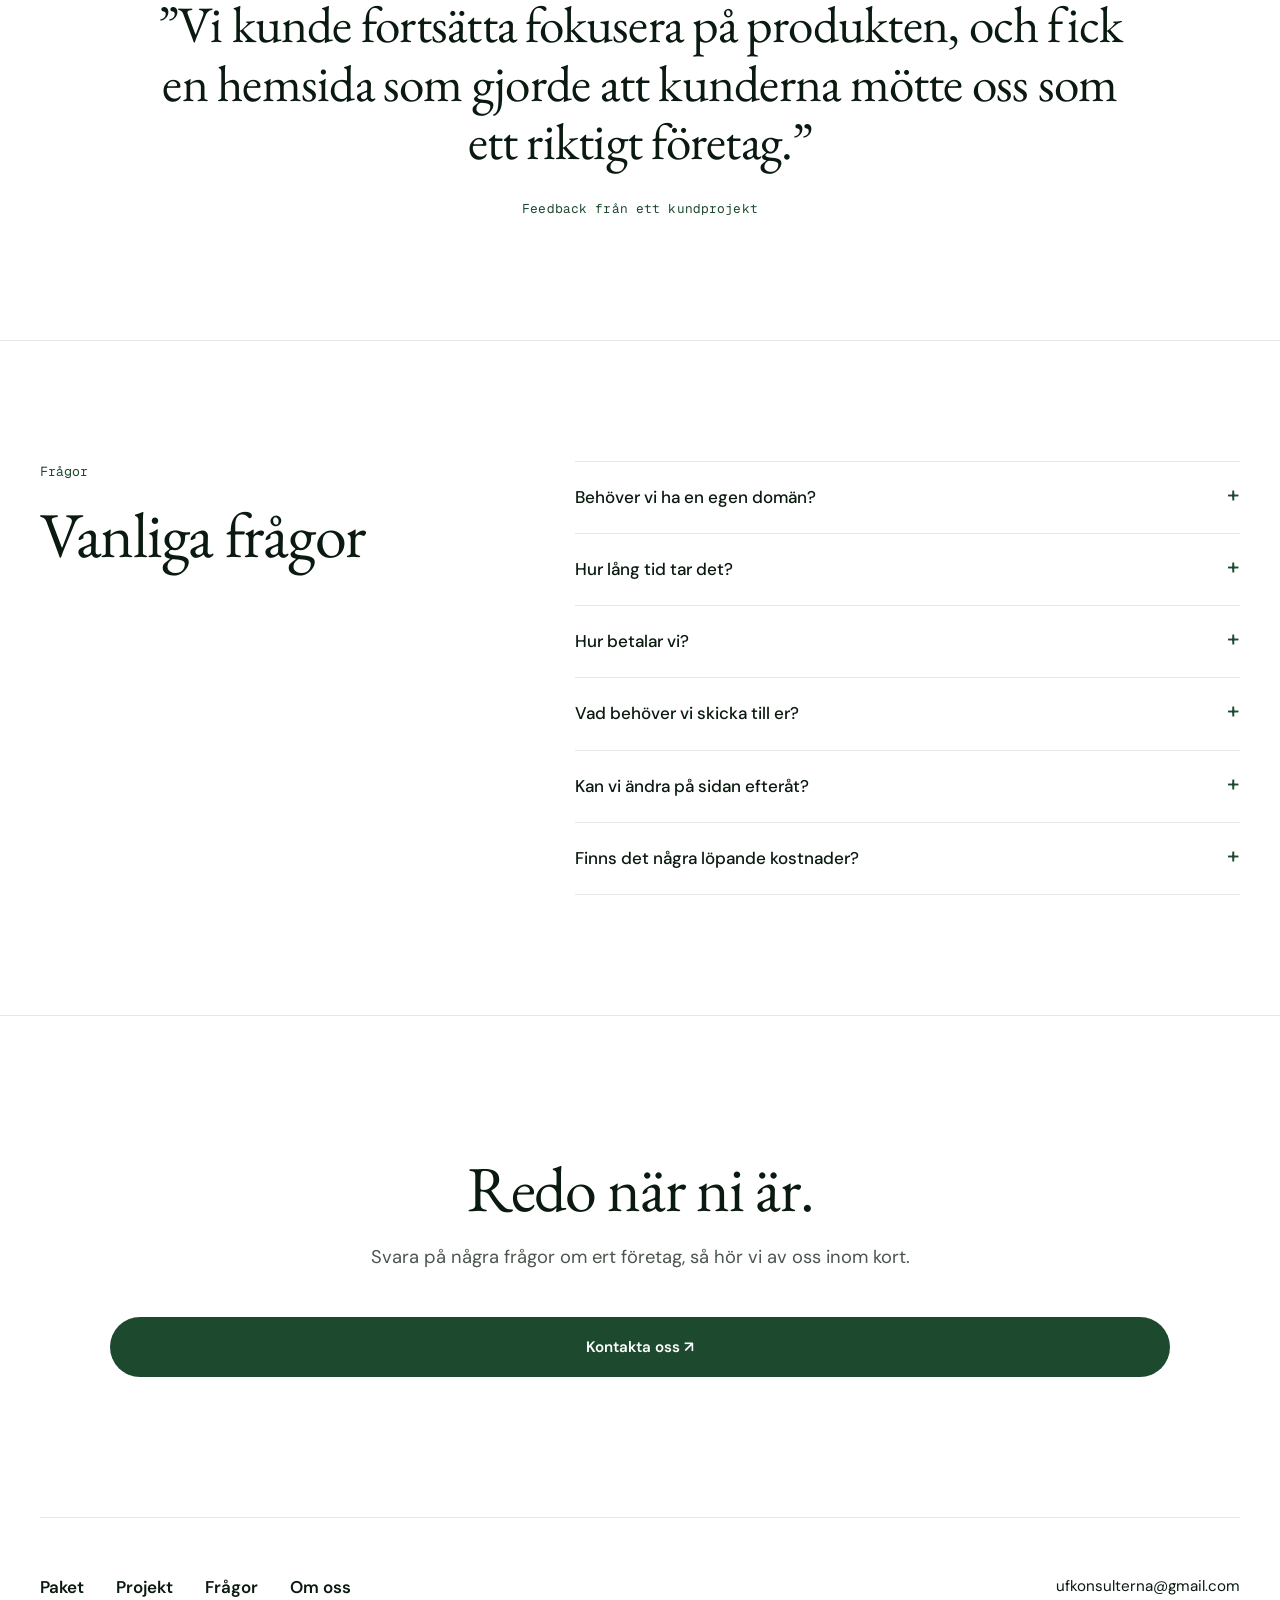
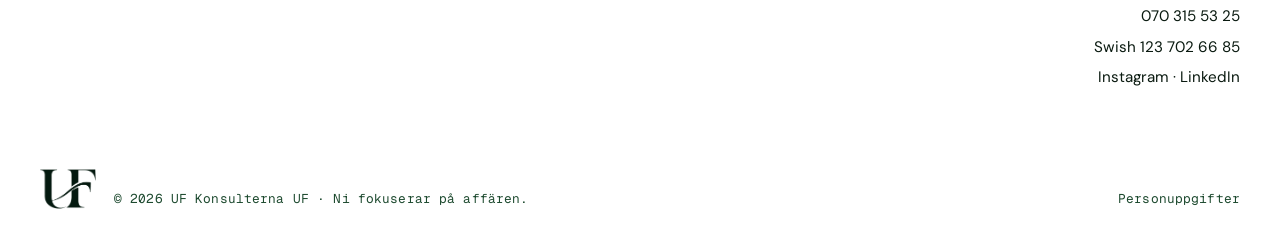
==== commit d3896950: "Ny UI i stil med förebilden: serifrubriker, svävande meny, datormockup, jämförelsetabell - Hero med " ====
--- a/index.html
+++ b/index.html
@@ -11,20 +11,22 @@
   <link rel="icon" href="assets/logo-icon.png">
   <link rel="preconnect" href="https://fonts.googleapis.com">
   <link rel="preconnect" href="https://fonts.gstatic.com" crossorigin>
-  <link href="https://fonts.googleapis.com/css2?family=DM+Sans:opsz,wght@9..40,400;9..40,500;9..40,600&family=Inter+Tight:wght@500&display=swap" rel="stylesheet">
+  <link href="https://fonts.googleapis.com/css2?family=EB+Garamond:wght@400;500&family=DM+Sans:opsz,wght@9..40,400;9..40,500;9..40,600&family=Geist+Mono:wght@400&display=swap" rel="stylesheet">
   <link rel="stylesheet" href="style.css">
   <script>document.documentElement.classList.add("js")</script>
 </head>
 <body>
 
-  <header class="nav">
+  <header class="nav" id="nav">
     <div class="container nav-inner">
       <a href="index.html" class="logo">
         <img src="assets/logo-icon-green.png" alt="UF Konsulterna">
         <span>UF Konsulterna</span>
       </a>
       <nav class="nav-links">
-        <a href="index.html" aria-current="page" data-i18n="nav.home">Hem</a>
+        <a href="#paket" data-i18n="nav.plans">Paket</a>
+        <a href="#projekt" data-i18n="nav.work">Projekt</a>
+        <a href="#fragor" data-i18n="nav.faq">Frågor</a>
         <a href="om.html" data-i18n="nav.about">Om oss</a>
       </nav>
       <div class="nav-right">
@@ -32,112 +34,140 @@
           <svg viewBox="0 0 24 24" fill="none" stroke="currentColor" stroke-width="1.6"><circle cx="12" cy="12" r="9"/><path d="M3 12h18M12 3c2.5 2.6 3.8 5.6 3.8 9s-1.3 6.4-3.8 9c-2.5-2.6-3.8-5.6-3.8-9S9.5 5.6 12 3z"/></svg>
           <span id="langLabel">SV</span>
         </button>
-        <a href="om.html#kontakt" class="btn btn-primary nav-cta" data-i18n="nav.contact">Kontakta oss</a>
+        <a href="om.html#kontakt" class="btn btn-primary nav-cta"><span data-i18n="nav.contact">Kontakta oss</span> ↗</a>
       </div>
     </div>
   </header>
-
-  <div class="bar" id="bar">
-    <div class="container bar-inner">
-      <span class="pill" data-i18n="bar.new">NYTT</span>
-      <span data-i18n="bar.text">Vi tar emot nya UF-projekt för 2026</span>
-      <a href="#paket" class="bar-link"><span data-i18n="bar.link">Se paketen</span> →</a>
-      <button class="bar-close" id="barClose" type="button" aria-label="Stäng">×</button>
-    </div>
-  </div>
-
   <main>
     <section class="hero">
+      <div class="container center">
+        <p class="label reveal"><span class="pill" data-i18n="bar.new">NYTT</span> <span data-i18n="bar.text">Vi tar emot nya UF-projekt för 2026</span></p>
+        <h1 class="hero-title reveal" data-i18n="hero.title">Er idé förtjänar en hemsida som känns på riktigt.</h1>
+        <p class="lead hero-lead reveal" data-i18n="hero.lead">Vi bygger snabba, mobilanpassade hemsidor för UF-företag. Fast pris, inga abonnemang.</p>
+        <div class="actions reveal">
+          <a href="#paket" class="btn btn-primary" data-i18n="hero.cta1">Se paketen</a>
+          <a href="om.html#kontakt" class="btn btn-soft" data-i18n="hero.cta2">Kontakta oss</a>
+        </div>
+      </div>
+
+      <!-- Dator med en liten exempelhemsida, ovanpå en salviagrön panel -->
+      <div class="container showcase reveal" aria-hidden="true">
+        <div class="showcase-panel"></div>
+        <div class="device">
+          <div class="screen">
+            <div class="mini-nav">
+              <span class="mini-logo">Exempel UF</span>
+              <span class="mini-links"><i></i><i></i><i></i></span>
+              <span class="mini-btn">Beställ</span>
+            </div>
+            <div class="mini-hero">
+              <div>
+                <p class="mini-title">Konst för<br>ditt hem.</p>
+                <p class="mini-lines"><i></i><i></i></p>
+                <span class="mini-btn">Se kollektionen</span>
+              </div>
+              <div class="mini-art"></div>
+            </div>
+            <div class="mini-cards">
+              <span><b style="background:linear-gradient(160deg,#c9d4bd,#7f9474)"></b><i></i></span>
+              <span><b style="background:linear-gradient(160deg,#e9dcc6,#c39a6b)"></b><i></i></span>
+              <span><b style="background:linear-gradient(160deg,#cfd8de,#7d8f9c)"></b><i></i></span>
+              <span><b style="background:linear-gradient(160deg,#ead7d1,#b67d6c)"></b><i></i></span>
+            </div>
+          </div>
+        </div>
+      </div>
+    </section>
+
+    <section id="projekt" class="built">
       <div class="container">
-        <!-- Rubriken skrivs fram av js/main.js. Den osynliga kopian håller platsen så att sidan inte hoppar. -->
-        <h1 class="hero-title" id="heroTitle">
-          <span class="type-ghost" data-i18n="hero.title">Er idé förtjänar en hemsida som känns på riktigt.</span>
-          <span class="type-live" aria-hidden="true"><span id="typeText"></span><span class="caret"></span></span>
-        </h1>
-        <div class="hero-after">
-          <p class="lead" data-i18n="hero.lead">Vi bygger snabba, mobilanpassade hemsidor för UF-företag. Fast pris, inga abonnemang.</p>
-          <div class="actions">
-            <a href="#paket" class="btn btn-primary" data-i18n="hero.cta1">Se paketen</a>
-            <a href="om.html#kontakt" class="btn btn-ghost" data-i18n="hero.cta2">Kontakta oss</a>
-          </div>
+        <p class="built-title" data-i18n="work.built">Vi har byggt åt:</p>
+        <div class="built-logos">
+          <!-- AutoScent visas först: ett annat UF-företag, precis vår målgrupp. Byt till deras logga och länk när ni har dem. -->
+          <div class="built-item built-featured">
+            <span class="built-logo built-wordmark">AutoScent</span>
+            <span class="built-name">AutoScent UF</span>
+            <span class="mono" data-i18n="work.autoscent">UF-företag</span>
+          </div>
+          <a href="https://asfahasbarbershop.se/" target="_blank" rel="noopener" class="built-item">
+            <span class="built-logo"><img src="assets/asfahas-logo.png" alt="Asfahas Barbershop" loading="lazy"></span>
+            <span class="built-name">Asfahas Barbershop</span>
+            <span class="mono" data-i18n="work.asfahas">Webbplats · Barbershop</span>
+          </a>
+          <a href="https://incidenttracker.se/" target="_blank" rel="noopener" class="built-item">
+            <span class="built-logo"><img src="assets/it-logo.png" alt="Incident Tracker" loading="lazy"></span>
+            <span class="built-name">Incident Tracker</span>
+            <span class="mono" data-i18n="work.it">Applikation · Arbetsflöde</span>
+          </a>
         </div>
       </div>
     </section>
 
     <section id="paket">
       <div class="container">
-        <div class="head reveal">
+        <div class="head center reveal">
+          <p class="label" data-i18n="nav.plans">Paket</p>
           <h2 data-i18n="plans.title">Två paket. Fasta priser.</h2>
           <p class="lead" data-i18n="plans.lead">Vi anpassar innehåll, färg och känsla efter ert företag.</p>
         </div>
-        <div class="plans">
-          <article class="plan reveal">
-            <h3 class="plan-name">Standard</h3>
-            <p class="plan-price">299 kr</p>
-            <p class="plan-desc" data-i18n="std.desc">För er som vill visa upp företaget och produkten på ett professionellt sätt.</p>
-            <ul>
-              <li data-i18n="std.f1">Upp till 4 sidor, t.ex. start, produkter, om oss och kontakt</li>
-              <li data-i18n="std.f2">Design i era färger och med er logga</li>
-              <li data-i18n="std.f3">Produktvisning med bilder och priser</li>
-              <li data-i18n="std.f4">Vi lägger in era texter och bilder</li>
-              <li data-i18n="std.f5">Fungerar lika bra i mobilen som på datorn</li>
-            </ul>
-            <p class="plan-time" data-i18n="std.time">Leverans ca 7–21 dagar</p>
-            <a href="om.html?paket=Standard#kontakt" class="btn btn-primary" data-i18n="std.cta">Välj Standard</a>
-          </article>
-          <article class="plan reveal">
-            <h3 class="plan-name">Premium</h3>
-            <p class="plan-price">449 kr</p>
-            <p class="plan-desc" data-i18n="prem.desc">För er som vill sälja och ta betalt direkt på hemsidan.</p>
-            <ul>
-              <li data-i18n="prem.f1">Allt i Standard</li>
-              <li data-i18n="prem.f2">Kunder kan betala direkt med Swish</li>
-              <li data-i18n="prem.f3">Kontaktformulär som skickar förfrågningar till er mejl</li>
-              <li data-i18n="prem.f4">En extra funktion efter behov, t.ex. bokning eller nyhetsbrev</li>
-            </ul>
-            <p class="plan-time" data-i18n="prem.time">Leverans ca 7–14 dagar</p>
-            <a href="om.html?paket=Premium#kontakt" class="btn btn-ghost" data-i18n="prem.cta">Välj Premium</a>
-          </article>
+
+        <!-- Jämförelsetabell: raderna linjerar mellan kolumnerna med subgrid -->
+        <div class="compare reveal">
+          <div class="col col-main">
+            <div class="col-head">
+              <h3>Standard</h3>
+              <p class="price">299 kr</p>
+              <p class="col-desc" data-i18n="std.desc">För er som vill visa upp företaget och produkten på ett professionellt sätt.</p>
+              <a href="om.html?paket=Standard#kontakt" class="btn btn-primary" data-i18n="std.cta">Välj Standard</a>
+            </div>
+            <p class="row yes" data-i18n="std.f1">Upp till 4 sidor, t.ex. start, produkter, om oss och kontakt</p>
+            <p class="row yes" data-i18n="std.f2">Design i era färger och med er logga</p>
+            <p class="row yes" data-i18n="std.f3">Produktvisning med bilder och priser</p>
+            <p class="row yes" data-i18n="std.f4">Vi lägger in era texter och bilder</p>
+            <p class="row yes" data-i18n="std.f5">Fungerar lika bra i mobilen som på datorn</p>
+            <p class="row no" data-i18n="prem.f2">Kunder kan betala direkt med Swish</p>
+            <p class="row no" data-i18n="prem.f3">Kontaktformulär som skickar förfrågningar till er mejl</p>
+            <p class="row no" data-i18n="prem.f4">En extra funktion efter behov, t.ex. bokning eller nyhetsbrev</p>
+            <p class="row time" data-i18n="std.time">Leverans ca 7–21 dagar</p>
+          </div>
+          <div class="col">
+            <div class="col-head">
+              <h3>Premium</h3>
+              <p class="price">449 kr</p>
+              <p class="col-desc" data-i18n="prem.desc">För er som vill sälja och ta betalt direkt på hemsidan.</p>
+              <a href="om.html?paket=Premium#kontakt" class="btn btn-soft" data-i18n="prem.cta">Välj Premium</a>
+            </div>
+            <p class="row yes" data-i18n="std.f1">Upp till 4 sidor, t.ex. start, produkter, om oss och kontakt</p>
+            <p class="row yes" data-i18n="std.f2">Design i era färger och med er logga</p>
+            <p class="row yes" data-i18n="std.f3">Produktvisning med bilder och priser</p>
+            <p class="row yes" data-i18n="std.f4">Vi lägger in era texter och bilder</p>
+            <p class="row yes" data-i18n="std.f5">Fungerar lika bra i mobilen som på datorn</p>
+            <p class="row yes" data-i18n="prem.f2">Kunder kan betala direkt med Swish</p>
+            <p class="row yes" data-i18n="prem.f3">Kontaktformulär som skickar förfrågningar till er mejl</p>
+            <p class="row yes" data-i18n="prem.f4">En extra funktion efter behov, t.ex. bokning eller nyhetsbrev</p>
+            <p class="row time" data-i18n="prem.time">Leverans ca 7–14 dagar</p>
+          </div>
         </div>
         <p class="note" data-i18n="plans.pay">Betala med Swish eller banköverföring. Ni betalar först när vi har kommit överens.</p>
         <p class="note" data-i18n="plans.note">Annan idé för betalning, som en andel av försäljningen? <a href="om.html#kontakt">Hör av er.</a></p>
       </div>
     </section>
 
-    <section id="projekt">
-      <div class="container">
-        <div class="head reveal">
-          <h2 data-i18n="work.title">Senaste projekt</h2>
-        </div>
-        <div class="projects">
-          <a href="https://asfahasbarbershop.se/" target="_blank" rel="noopener" class="project reveal">
-            <span class="project-img"><img src="assets/asfahas-logo.png" alt="" loading="lazy"></span>
-            <span class="project-meta" data-i18n="work.asfahas">Webbplats · Barbershop</span>
-            <span class="project-name">Asfahas Barbershop</span>
-            <span class="project-link" data-i18n="work.visit">Besök projektet ↗</span>
-          </a>
-          <a href="https://incidenttracker.se/" target="_blank" rel="noopener" class="project reveal">
-            <span class="project-img"><img src="assets/it-logo.png" alt="" loading="lazy"></span>
-            <span class="project-meta" data-i18n="work.it">Applikation · Arbetsflöde</span>
-            <span class="project-name">Incident Tracker</span>
-            <span class="project-link" data-i18n="work.visit">Besök projektet ↗</span>
-          </a>
-        </div>
-      </div>
-    </section>
-
-    <section>
+    <section class="quote-section">
       <div class="container">
         <figure class="quote reveal">
           <blockquote data-i18n="quote.text">”Vi kunde fortsätta fokusera på produkten, och fick en hemsida som gjorde att kunderna mötte oss som ett riktigt företag.”</blockquote>
-          <figcaption data-i18n="quote.cite">Feedback från ett kundprojekt</figcaption>
+          <figcaption class="mono" data-i18n="quote.cite">Feedback från ett kundprojekt</figcaption>
         </figure>
       </div>
     </section>
 
     <section id="fragor">
       <div class="container faq-wrap">
-        <h2 class="reveal" data-i18n="faq.title">Vanliga frågor</h2>
+        <div class="reveal">
+          <p class="label" data-i18n="nav.faq">Frågor</p>
+          <h2 data-i18n="faq.title">Vanliga frågor</h2>
+        </div>
         <div class="faq reveal">
           <details>
             <summary data-i18n="faq.q1">Behöver vi ha en egen domän?</summary>
@@ -166,28 +196,39 @@
         </div>
       </div>
     </section>
+
+    <section class="cta">
+      <div class="container center reveal">
+        <h2 data-i18n="cta.title">Redo när ni är.</h2>
+        <p class="lead" data-i18n="cta.text">Svara på några frågor om ert företag, så hör vi av oss inom kort.</p>
+        <a href="om.html#kontakt" class="btn btn-primary btn-wide"><span data-i18n="nav.contact">Kontakta oss</span> ↗</a>
+      </div>
+    </section>
   </main>
 
   <footer class="footer">
-    <div class="container footer-inner">
-      <div>
-        <a href="index.html" class="logo">
+    <div class="container">
+      <div class="footer-top">
+        <nav class="footer-links">
+          <a href="index.html#paket" data-i18n="nav.plans">Paket</a>
+          <a href="index.html#projekt" data-i18n="nav.work">Projekt</a>
+          <a href="index.html#fragor" data-i18n="nav.faq">Frågor</a>
+          <a href="om.html" data-i18n="nav.about">Om oss</a>
+        </nav>
+        <ul class="footer-contact">
+          <li><a href="mailto:ufkonsulterna@gmail.com">ufkonsulterna@gmail.com</a></li>
+          <li><a href="tel:+46703155325">070 315 53 25</a></li>
+          <li>Swish 123 702 66 85</li>
+          <li><a href="https://www.instagram.com/ufkonsulterna.se/" target="_blank" rel="noopener">Instagram</a> · <a href="https://www.linkedin.com/in/blakejoeseph/" target="_blank" rel="noopener">LinkedIn</a></li>
+        </ul>
+      </div>
+      <div class="footer-bottom">
+        <div class="footer-brand">
           <img src="assets/logo-icon-green.png" alt="UF Konsulterna">
-          <span>UF Konsulterna</span>
-        </a>
-        <p class="footer-tag" data-i18n="footer.tag">Ni fokuserar på affären.</p>
-      </div>
-      <ul class="footer-links">
-        <li><a href="mailto:ufkonsulterna@gmail.com">ufkonsulterna@gmail.com</a></li>
-        <li><a href="tel:+46703155325">070 315 53 25</a></li>
-        <li>Swish 123 702 66 85</li>
-        <li><a href="https://www.instagram.com/ufkonsulterna.se/" target="_blank" rel="noopener">Instagram</a></li>
-        <li><a href="https://www.linkedin.com/in/blakejoeseph/" target="_blank" rel="noopener">LinkedIn</a></li>
-      </ul>
-    </div>
-    <div class="container footer-bottom">
-      <span>© <span class="year">2026</span> UF Konsulterna UF</span>
-      <a href="om.html#personuppgifter" data-i18n="footer.privacy">Personuppgifter</a>
+          <span class="mono">© <span class="year">2026</span> UF Konsulterna UF · <span data-i18n="footer.tag">Ni fokuserar på affären.</span></span>
+        </div>
+        <a href="om.html#personuppgifter" class="mono" data-i18n="footer.privacy">Personuppgifter</a>
+      </div>
     </div>
   </footer>
 
--- a/style.css
+++ b/style.css
@@ -1,15 +1,18 @@
 /* ===== Färger och typsnitt: ändra här för att byta utseende ===== */
 :root {
-  --bg: #f6f2ea;               /* krämvit bakgrund */
-  --bg-2: #fcfaf5;             /* kort och fält */
-  --line: rgba(4, 25, 15, 0.12);
-  --text: #04190f;             /* mörkgrön text och knappar */
-  --muted: #2f3d35;
-  --gold: #a8843f;             /* guldet från loggan, används sparsamt */
+  --bg: #ffffff;
+  --bg-2: #f7f6f2;             /* kort och fält */
+  --line: rgba(10, 26, 16, 0.1);
+  --text: #0a1a10;             /* rubriker */
+  --muted: #4b554e;            /* brödtext */
+  --green: #1d4a2f;            /* knappar och etiketter, från er mörkgröna */
+  --sage: #9aab8f;             /* panelen bakom datorn */
+  --sage-light: #e2ead9;       /* mjuka knappar */
   --font: "DM Sans", system-ui, -apple-system, sans-serif;
-  --font-head: "Inter Tight", "Inter", system-ui, sans-serif;
-  --radius: 24px;
-  --max: 1120px;
+  --font-head: "EB Garamond", Georgia, serif;
+  --font-mono: "Geist Mono", ui-monospace, Menlo, monospace;
+  --radius: 28px;
+  --max: 1200px;
 }
 
 *, *::before, *::after { box-sizing: border-box; margin: 0; padding: 0; }
@@ -20,187 +23,245 @@
 button { font: inherit; color: inherit; background: none; border: 0; cursor: pointer; }
 ul, ol { list-style: none; }
 
-.container { width: min(var(--max), 100% - 40px); margin-inline: auto; }
+.container { width: min(var(--max), 100% - 48px); margin-inline: auto; }
+.center { text-align: center; }
 section { padding: 120px 0; }
-
-h1, h2, h3 { font-family: var(--font-head); font-weight: 500; color: var(--text); letter-spacing: -0.035em; line-height: 1.05; }
-h1 { font-size: clamp(2.8rem, 7.5vw, 6.4rem); }
-h2 { font-size: clamp(2.1rem, 4.5vw, 3.6rem); }
-h3 { font-size: 1.25rem; letter-spacing: -0.01em; }
-.lead { font-size: 1.2rem; }
+main { overflow-x: clip; }
+
+h1, h2, h3 { font-family: var(--font-head); font-weight: 400; color: var(--text); letter-spacing: -0.02em; line-height: 1.02; }
+h1 { font-size: clamp(3rem, 8vw, 6.8rem); }
+h2 { font-size: clamp(2.4rem, 5vw, 4rem); }
+h3 { font-size: 1.45rem; letter-spacing: -0.01em; line-height: 1.2; }
+.lead { font-size: 1.15rem; }
+.mono { font-family: var(--font-mono); font-size: .8rem; letter-spacing: .01em; }
+.label { font-family: var(--font-mono); font-size: .82rem; color: var(--green); margin-bottom: 20px; }
 .sr-only { position: absolute; width: 1px; height: 1px; overflow: hidden; clip: rect(0 0 0 0); white-space: nowrap; }
 
-/* Knappar: runda, som på Google */
-.btn { display: inline-flex; align-items: center; justify-content: center; padding: 14px 26px; border-radius: 999px; font-weight: 500; font-size: .95rem; transition: background .2s, opacity .2s; }
-.btn-primary { background: var(--text); color: var(--bg); }
-.btn-primary:hover { opacity: .88; }
+/* Knappar */
+.btn { display: inline-flex; align-items: center; justify-content: center; gap: 4px; padding: 14px 26px; border-radius: 999px; font-weight: 600; font-size: .95rem; transition: background .2s, transform .2s; }
+.btn:hover { transform: translateY(-1px); }
+.btn-primary { background: var(--green); color: #fff; }
+.btn-primary:hover { background: #163b25; }
+.btn-soft { background: var(--sage-light); color: var(--text); }
+.btn-soft:hover { background: #d4dfc8; }
 .btn-ghost { border: 1px solid var(--line); color: var(--text); }
 .btn-ghost:hover { background: var(--bg-2); }
-.btn:disabled { opacity: .5; cursor: default; }
-
-/* Meny */
-.nav { position: sticky; top: 0; z-index: 50; background: rgba(246, 242, 234, .85); backdrop-filter: blur(12px); border-bottom: 1px solid var(--line); }
-.nav-inner { display: flex; align-items: center; gap: 40px; height: 68px; }
-.logo { display: flex; align-items: center; gap: 10px; color: var(--text); font-weight: 600; font-size: 1.05rem; letter-spacing: -0.01em; }
+.btn-wide { width: min(100%, 1060px); padding: 18px 26px; }
+.btn:disabled { opacity: .5; cursor: default; transform: none; }
+
+/* Meny: när man scrollar blir länkarna en svävande "pill" */
+.nav { position: fixed; top: 0; left: 0; right: 0; z-index: 50; padding: 18px 0; pointer-events: none; }
+.nav-inner { display: grid; grid-template-columns: 1fr auto 1fr; align-items: center; }
+.nav-inner > * { pointer-events: auto; }
+.logo { justify-self: start; display: flex; align-items: center; gap: 10px; color: var(--text); font-weight: 600; font-size: 1.05rem; transition: opacity .3s, transform .3s; }
 .logo img { height: 26px; width: auto; }
-.nav-links { display: flex; gap: 28px; font-size: .95rem; }
+.nav-links { display: flex; gap: 30px; padding: 12px 26px; border-radius: 999px; font-size: .95rem; font-weight: 600; color: var(--text); transition: background .3s, box-shadow .3s; }
 .nav-links a { transition: color .2s; }
-.nav-links a:hover, .nav-links a[aria-current] { color: var(--text); }
-.nav-right { margin-left: auto; display: flex; align-items: center; gap: 10px; }
-.nav-cta { padding: 10px 20px; }
-.lang { display: flex; align-items: center; gap: 6px; padding: 9px 14px; border: 1px solid var(--line); border-radius: 999px; font-size: .85rem; font-weight: 500; color: var(--text); }
+.nav-links a:hover, .nav-links a[aria-current] { color: var(--green); }
+.nav-right { justify-self: end; display: flex; align-items: center; gap: 10px; transition: opacity .3s, transform .3s; }
+.nav-cta { padding: 12px 22px; }
+.lang { display: flex; align-items: center; gap: 6px; padding: 10px 14px; border: 1px solid var(--line); border-radius: 999px; font-size: .85rem; font-weight: 500; color: var(--text); background: var(--bg); }
 .lang svg { width: 16px; height: 16px; }
-.lang:hover { background: var(--bg-2); }
-
-/* Rad med nyhet under menyn */
-.bar { border-bottom: 1px solid var(--line); background: var(--bg-2); font-size: .9rem; color: var(--text); }
-.bar-inner { position: relative; display: flex; align-items: center; justify-content: center; gap: 12px; padding: 12px 40px; flex-wrap: wrap; text-align: center; }
-.pill { background: var(--text); color: var(--bg); font-size: .72rem; font-weight: 600; letter-spacing: .06em; padding: 3px 10px; border-radius: 999px; }
-.bar-link { font-weight: 500; }
-.bar-link:hover { text-decoration: underline; }
-.bar-close { position: absolute; right: 0; top: 50%; transform: translateY(-50%); width: 32px; height: 32px; font-size: 1.3rem; color: var(--muted); }
-.bar.hidden { display: none; }
-
-/* Hero med rubrik som skrivs fram */
-.hero { min-height: calc(100vh - 140px); display: flex; align-items: center; padding: 80px 0; }
-.hero-title { position: relative; max-width: 15ch; }
-.type-live { position: absolute; inset: 0; }
-.js .type-ghost { visibility: hidden; }
-html:not(.js) .type-live { display: none; }
-.caret { display: inline-block; width: .06em; height: .9em; margin-left: .04em; vertical-align: -0.08em; background: var(--gold); animation: blink 1s steps(1) infinite; }
-@keyframes blink { 50% { opacity: 0; } }
-.hero-after { margin-top: 40px; transition: opacity .8s ease, transform .8s ease; }
-.js .hero-after:not(.show) { opacity: 0; transform: translateY(12px); }
-.hero .lead { max-width: 36ch; }
-.actions { display: flex; gap: 12px; margin-top: 32px; flex-wrap: wrap; }
-
-/* Rubrik + text i sektionerna */
-.head { margin-bottom: 56px; max-width: 640px; }
-.head .lead { margin-top: 16px; }
-
-/* Paket */
-.plans { display: grid; grid-template-columns: repeat(2, 1fr); gap: 20px; }
-.plan { display: flex; flex-direction: column; padding: 40px; background: var(--bg-2); border: 1px solid var(--line); border-radius: var(--radius); }
-.plan-name { font-family: var(--font); font-size: 1rem; font-weight: 500; color: var(--muted); letter-spacing: 0; }
-.plan-price { font-family: var(--font-head); font-size: 3rem; color: var(--text); letter-spacing: -0.04em; margin: 8px 0 12px; }
-.plan ul { margin: 28px 0; flex: 1; border-top: 1px solid var(--line); }
-.plan li { padding: 12px 0; border-bottom: 1px solid var(--line); color: var(--text); font-size: .95rem; }
-.plan-time { font-size: .9rem; margin-bottom: 24px; }
-.note { margin-top: 28px; font-size: .95rem; }
-.note + .note { margin-top: 8px; }
+.nav.scrolled .logo, .nav.scrolled .nav-right { opacity: 0; transform: translateY(-10px); pointer-events: none; }
+.nav.scrolled .nav-links { background: rgba(255, 255, 255, .88); backdrop-filter: blur(12px); box-shadow: 0 10px 30px rgba(10, 26, 16, .08), 0 0 0 1px var(--line); }
+
+/* Hero */
+.hero { padding: 170px 0 0; }
+.hero .label { display: inline-flex; align-items: center; gap: 10px; color: var(--muted); }
+.pill { background: var(--green); color: #fff; font-family: var(--font); font-size: .7rem; font-weight: 600; letter-spacing: .06em; padding: 3px 10px; border-radius: 999px; }
+.hero-title { max-width: 15ch; margin: 0 auto; }
+.hero-lead { max-width: 40ch; margin: 28px auto 0; }
+.actions { display: flex; gap: 10px; justify-content: center; flex-wrap: wrap; margin-top: 36px; }
+
+/* Dator ovanpå salviagrön panel */
+.showcase { position: relative; margin-top: 80px; padding-top: 0; }
+.showcase-panel { position: absolute; left: 0; right: 0; bottom: 0; height: 62%; background: var(--sage); border-radius: var(--radius); }
+.device { position: relative; width: min(1000px, 82%); margin: 0 auto; padding: 14px 14px 0; background: #111; border-radius: 26px 26px 0 0; box-shadow: 0 -10px 40px rgba(0, 0, 0, .08); }
+.screen { container-type: inline-size; aspect-ratio: 16 / 9.4; overflow: hidden; border-radius: 14px 14px 0 0; background: #f4efe6; padding: 3cqw 4cqw 0; color: #2a2a24; }
+.mini-nav { display: flex; align-items: center; justify-content: space-between; font-family: var(--font-head); font-size: 2.2cqw; }
+.mini-links { display: flex; gap: 2.2cqw; }
+.mini-links i, .mini-lines i, .mini-cards i { display: block; height: .9cqw; border-radius: 1cqw; background: rgba(42, 42, 36, .18); }
+.mini-links i { width: 5cqw; }
+.mini-btn { display: inline-block; font-family: var(--font); font-size: 1.3cqw; padding: .9cqw 2cqw; border-radius: 9cqw; background: #2a2a24; color: #f4efe6; }
+.mini-hero { display: grid; grid-template-columns: 1.1fr 1fr; gap: 4cqw; align-items: center; margin-top: 4cqw; }
+.mini-title { font-family: var(--font-head); font-size: 5.6cqw; line-height: 1; letter-spacing: -0.02em; }
+.mini-lines { display: grid; gap: 1cqw; margin: 2.4cqw 0 2.8cqw; }
+.mini-lines i:first-child { width: 80%; } .mini-lines i:last-child { width: 55%; }
+.mini-art { aspect-ratio: 4 / 3; border-radius: 1.4cqw; background: radial-gradient(circle at 70% 30%, #e7c99b 0 18%, transparent 19%), linear-gradient(180deg, #b9c6ad 0 55%, #7f9474 55%); box-shadow: 0 1.2cqw 3cqw rgba(0, 0, 0, .12); }
+.mini-cards { display: grid; grid-template-columns: repeat(4, 1fr); gap: 2cqw; margin-top: 4cqw; }
+.mini-cards b { display: block; aspect-ratio: 3 / 4; border-radius: 1cqw; }
+.mini-cards i { width: 60%; margin-top: 1cqw; }
+
+/* Vi har byggt åt */
+.built { padding: 64px 0 40px; }
+.built-title { font-size: .95rem; margin-bottom: 32px; }
+.built-logos { display: flex; justify-content: center; gap: 80px; flex-wrap: wrap; }
+.built-item { display: flex; flex-direction: column; align-items: center; gap: 4px; text-align: center; }
+.built-logo { display: grid; place-items: center; width: 120px; height: 120px; border-radius: 50%; overflow: hidden; background: #000; filter: grayscale(1); opacity: .75; transition: filter .3s, opacity .3s; margin-bottom: 10px; }
+.built-logo img { width: 100%; height: 100%; object-fit: cover; }
+.built-item:hover .built-logo { filter: none; opacity: 1; }
+.built-name { color: var(--text); font-weight: 500; }
+/* Utvalt UF-företag: syns i färg och lite större */
+.built-featured .built-logo { width: 136px; height: 136px; filter: none; opacity: 1; }
+.built-wordmark { background: var(--green); color: #fff; font-family: var(--font-head); font-size: 1.35rem; letter-spacing: -0.01em; }
+.built-featured .mono { color: var(--green); }
+.built + section { border-top: 1px solid var(--line); }
+
+/* Sektionsrubriker */
+.head { margin-bottom: 64px; }
+.head.center { max-width: 760px; margin-inline: auto; }
+.head .lead { margin-top: 20px; }
+
+/* Paket som jämförelsetabell */
+.compare { display: grid; grid-template-columns: 1fr 1fr; grid-template-rows: repeat(10, auto); }
+.col { display: grid; grid-row: 1 / span 10; grid-template-rows: subgrid; border-top: 1px solid var(--line); }
+.col-main { border: 1px solid var(--line); border-radius: 22px; background: var(--bg); box-shadow: 0 20px 40px -30px rgba(10, 26, 16, .25); position: relative; z-index: 1; }
+.col-head { padding: 36px 36px 32px; text-align: center; border-bottom: 1px solid var(--line); }
+.col-head h3 { font-family: var(--font); font-weight: 600; font-size: 1.15rem; letter-spacing: 0; }
+.price { font-family: var(--font-head); font-size: 3.2rem; color: var(--text); line-height: 1.1; margin: 6px 0 10px; }
+.col-desc { max-width: 34ch; margin: 0 auto 24px; font-size: .95rem; }
+.row { display: flex; gap: 12px; align-items: flex-start; padding: 22px 36px; border-bottom: 1px solid var(--line); font-family: var(--font-mono); font-size: .82rem; color: var(--text); }
+.col-main .row:last-child { border-bottom: 0; }
+.row::before { flex: none; width: 14px; }
+.row.yes::before { content: "✓"; color: var(--green); }
+.row.no { color: #8a928c; }
+.row.no::before { content: "×"; color: #8a928c; }
+.row.time { color: var(--green); }
+.row.time::before { content: "◷"; color: var(--green); }
+.note { text-align: center; margin-top: 32px; font-size: .95rem; }
+.note + .note { margin-top: 6px; }
 .note a { color: var(--text); text-decoration: underline; }
 
-/* Projekt */
-.projects { display: grid; grid-template-columns: repeat(2, 1fr); gap: 20px; }
-.project { display: flex; flex-direction: column; gap: 6px; }
-.project-img { position: relative; display: block; aspect-ratio: 16 / 10; margin-bottom: 18px; border-radius: var(--radius); overflow: hidden; background: #000; border: 1px solid var(--line); }
-.project-img img { position: absolute; inset: 0; margin: auto; height: 72%; width: auto; transition: transform .5s ease; }
-.project:hover .project-img img { transform: scale(1.04); }
-.project-meta { font-size: .9rem; }
-.project-name { font-family: var(--font-head); font-size: 1.6rem; color: var(--text); letter-spacing: -0.02em; }
-.project-link { font-size: .95rem; color: var(--text); }
-.project:hover .project-link { text-decoration: underline; }
-
 /* Citat */
-.quote { max-width: 900px; }
-.quote blockquote { font-family: var(--font-head); font-size: clamp(1.7rem, 3.4vw, 2.6rem); color: var(--text); line-height: 1.2; letter-spacing: -0.02em; }
-.quote figcaption { margin-top: 24px; font-size: .95rem; }
-
-/* Vanliga frågor (details/summary behöver ingen JavaScript) */
+.quote-section { padding-top: 40px; }
+.quote { max-width: 980px; margin: 0 auto; text-align: center; }
+.quote blockquote { font-family: var(--font-head); font-size: clamp(2rem, 4vw, 3.2rem); color: var(--text); line-height: 1.15; letter-spacing: -0.015em; }
+.quote figcaption { margin-top: 28px; color: var(--green); }
+
+/* Vanliga frågor */
+#fragor { border-top: 1px solid var(--line); }
 .faq-wrap { display: grid; grid-template-columns: 1fr 1.4fr; gap: 60px; align-items: start; }
 .faq { border-top: 1px solid var(--line); }
 .faq details { border-bottom: 1px solid var(--line); }
 .faq summary { display: flex; justify-content: space-between; gap: 20px; padding: 22px 0; color: var(--text); font-weight: 500; cursor: pointer; list-style: none; }
 .faq summary::-webkit-details-marker { display: none; }
-.faq summary::after { content: "+"; color: var(--gold); font-size: 1.4rem; line-height: 1; transition: transform .3s; }
+.faq summary::after { content: "+"; color: var(--green); font-size: 1.4rem; line-height: 1; transition: transform .3s; }
 .faq details[open] summary::after { transform: rotate(45deg); }
 .faq details p { padding-bottom: 22px; max-width: 60ch; }
-.faq b { color: var(--text); font-weight: 500; }
+.faq b { color: var(--text); font-weight: 600; }
+
+/* Avslutande uppmaning */
+.cta { border-top: 1px solid var(--line); padding: 140px 0; }
+.cta .lead { margin: 22px auto 44px; max-width: 46ch; }
 
 /* Om oss */
-.page-head { padding-top: 140px; }
-.page-head h1 { max-width: 14ch; }
-.about-text { max-width: 640px; margin-top: 48px; }
-.about-text p + p { margin-top: 20px; }
-.steps { border-top: 1px solid var(--line); }
-.steps li { display: grid; grid-template-columns: 260px 1fr; gap: 20px; padding: 32px 0; border-bottom: 1px solid var(--line); }
+.page-head { padding-top: 180px; }
+.page-head h1 { max-width: 14ch; margin: 0 auto; }
+.about-text { max-width: 640px; margin: 40px auto 0; }
+.about-text p + p { margin-top: 18px; }
+#process { border-top: 1px solid var(--line); }
+.features { display: grid; grid-template-columns: repeat(4, 1fr); gap: 24px; }
+.feature { padding-top: 40px; border-top: 1px solid var(--line); }
+.feature svg { width: 24px; height: 24px; color: var(--green); margin-bottom: 28px; }
+.feature h3 { margin-bottom: 14px; }
+.feature p { font-size: .95rem; max-width: 30ch; }
 
 /* Kontakt */
+#kontakt { border-top: 1px solid var(--line); }
 .contact { display: grid; grid-template-columns: 1fr 1.3fr; gap: 60px; align-items: start; }
-.contact-info .lead { margin-top: 16px; }
+.contact-info .lead { margin-top: 20px; }
 .contact-list { margin-top: 40px; display: grid; grid-template-columns: auto 1fr; gap: 14px 28px; }
-.contact-list dt { font-size: .9rem; }
+.contact-list dt { font-family: var(--font-mono); font-size: .8rem; color: var(--green); padding-top: 3px; }
 .contact-list dd { color: var(--text); }
 .contact-list a:hover { text-decoration: underline; }
 
 /* Formulär */
-.form { padding: 40px; background: var(--bg-2); border: 1px solid var(--line); border-radius: var(--radius); }
+.form { padding: 40px; background: var(--bg); border: 1px solid var(--line); border-radius: 22px; box-shadow: 0 20px 40px -30px rgba(10, 26, 16, .25); }
 .progress { margin-bottom: 28px; }
-.step-count { font-size: .85rem; margin-bottom: 10px; }
+.step-count { font-family: var(--font-mono); font-size: .8rem; color: var(--green); margin-bottom: 10px; }
 .progress-bar { height: 2px; background: var(--line); border-radius: 2px; overflow: hidden; }
-.progress-bar span { display: block; height: 100%; width: 16%; background: var(--gold); transition: width .35s ease; }
-.step-title { font-family: var(--font-head); font-size: 1.6rem; color: var(--text); letter-spacing: -0.02em; margin-bottom: 4px; }
+.progress-bar span { display: block; height: 100%; width: 16%; background: var(--green); transition: width .35s ease; }
+.step-title { font-family: var(--font-head); font-size: 2rem; color: var(--text); letter-spacing: -0.015em; margin-bottom: 4px; }
 .step-intro { grid-column: 1 / -1; margin-top: -8px; }
 .hint { display: block; margin-top: 6px; font-size: .82rem; }
 .hint a { color: var(--text); text-decoration: underline; }
 .label + .hint { margin: -4px 0 10px; }
-.grid > .full { grid-column: 1 / -1; }
-.draft-note { margin-top: 16px; font-size: .8rem; text-align: center; }
 .form-step { border: 0; min-width: 0; }
 .form-step[hidden], .form-nav [hidden] { display: none; }
 .grid { display: grid; grid-template-columns: 1fr 1fr; gap: 20px; }
-.field.full { grid-column: 1 / -1; }
-.field label, .label { display: block; font-size: .85rem; color: var(--text); margin-bottom: 8px; }
-.field input, .field textarea, .field select { width: 100%; padding: 14px 16px; font: inherit; font-size: 1rem; color: var(--text); background: #fff; border: 1px solid var(--line); border-radius: 12px; outline: none; transition: border-color .2s; }
-.field input:focus, .field textarea:focus, .field select:focus { border-color: var(--muted); }
-.field textarea { min-height: 120px; resize: vertical; }
+.grid > .full, .field.full { grid-column: 1 / -1; }
+.field label, .form .label { display: block; font-family: var(--font); font-size: .88rem; font-weight: 500; color: var(--text); margin-bottom: 8px; }
+.field input, .field textarea, .field select { width: 100%; padding: 14px 16px; font: inherit; font-size: 1rem; color: var(--text); background: var(--bg-2); border: 1px solid var(--line); border-radius: 12px; outline: none; transition: border-color .2s, background .2s; }
+.field input:focus, .field textarea:focus, .field select:focus { border-color: var(--green); background: #fff; }
+.field textarea { min-height: 110px; resize: vertical; }
 .chips { display: flex; flex-wrap: wrap; gap: 8px; }
-.chip { padding: 10px 18px; font-size: .9rem; border: 1px solid var(--line); border-radius: 999px; color: var(--muted); transition: .2s; }
-.chip.active { background: var(--text); color: var(--bg); border-color: var(--text); }
+.chip { padding: 10px 18px; font-size: .9rem; border: 1px solid var(--line); border-radius: 999px; color: var(--text); background: var(--bg); transition: .2s; }
+.chip:hover { background: var(--bg-2); }
+.chip.active { background: var(--green); color: #fff; border-color: var(--green); }
 .form-error { display: none; margin-top: 20px; padding: 12px 16px; border: 1px solid rgba(179, 38, 30, .35); border-radius: 12px; color: #b3261e; }
 .form-error.show { display: block; }
 .form-nav { display: flex; gap: 10px; justify-content: flex-end; margin-top: 28px; }
 .form-nav .btn-ghost { margin-right: auto; }
+.draft-note { margin-top: 16px; font-size: .8rem; text-align: center; }
 .form-success { padding: 40px 0; text-align: center; font-size: 1.15rem; color: var(--text); }
 
 /* Personuppgifter */
-.privacy { padding-top: 40px; }
-.privacy h2 { font-size: 1.4rem; letter-spacing: -0.01em; }
-.privacy p { margin-top: 12px; max-width: 70ch; font-size: .95rem; }
+.privacy { padding-top: 0; }
+.privacy p:not(.label) { max-width: 70ch; font-size: .95rem; }
 
 /* Footer */
-.footer { border-top: 1px solid var(--line); padding: 56px 0 32px; font-size: .95rem; }
-.footer-inner { display: flex; justify-content: space-between; gap: 40px; flex-wrap: wrap; }
-.footer-tag { margin-top: 10px; }
-.footer-links { display: grid; gap: 8px; color: var(--text); }
-.footer-links a:hover { text-decoration: underline; }
-.footer-bottom { display: flex; justify-content: space-between; gap: 20px; margin-top: 48px; padding-top: 24px; border-top: 1px solid var(--line); font-size: .85rem; }
-.footer-bottom a:hover { color: var(--text); }
+.footer { padding: 0 0 40px; }
+.footer .container { border-top: 1px solid var(--line); padding-top: 56px; }
+.footer-top { display: flex; justify-content: space-between; gap: 40px; flex-wrap: wrap; }
+.footer-links { display: flex; gap: 32px; flex-wrap: wrap; color: var(--text); font-weight: 600; }
+.footer-links a:hover { color: var(--green); }
+.footer-contact { display: grid; gap: 6px; text-align: right; color: var(--text); font-size: .95rem; }
+.footer-contact a:hover { text-decoration: underline; }
+.footer-bottom { display: flex; justify-content: space-between; align-items: flex-end; gap: 20px; margin-top: 80px; color: var(--green); }
+.footer-brand { display: flex; align-items: flex-end; gap: 18px; }
+.footer-brand img { height: 40px; width: auto; }
+.footer-bottom a:hover { text-decoration: underline; }
 
 /* Lugn intoning när man scrollar */
-.js .reveal { opacity: 0; transform: translateY(16px); transition: opacity .7s ease, transform .7s ease; }
+.js .reveal { opacity: 0; transform: translateY(18px); transition: opacity .8s ease, transform .8s ease; }
 .js .reveal.in { opacity: 1; transform: none; }
 @media (prefers-reduced-motion: reduce) {
   html { scroll-behavior: auto; }
-  .js .reveal, .js .hero-after:not(.show) { opacity: 1; transform: none; }
-  .caret { animation: none; }
+  .js .reveal { opacity: 1; transform: none; }
 }
 
 /* Mobil */
-@media (max-width: 860px) {
-  section { padding: 80px 0; }
-  .plans, .projects, .faq-wrap, .contact { grid-template-columns: 1fr; }
-  .faq-wrap, .contact { gap: 32px; }
-  .steps li { grid-template-columns: 1fr; gap: 6px; }
-  .page-head { padding-top: 90px; }
+@media (max-width: 900px) {
+  section { padding: 90px 0; }
+  .faq-wrap, .contact { grid-template-columns: 1fr; gap: 32px; }
+  .features { grid-template-columns: 1fr 1fr; gap: 0 20px; }
+  .feature { padding: 32px 0; }
+  .col-head, .row { padding-inline: 18px; }
+}
+@media (max-width: 760px) {
+  /* På mobil syns länkarna först när man scrollar, som en pill högst upp */
+  .nav-links { display: none; }
+  .nav.scrolled .nav-links { display: flex; }
+  .nav-inner { grid-template-columns: auto 1fr auto; }
+  .nav.scrolled .nav-links { grid-column: 1 / -1; grid-row: 1; justify-self: center; gap: 18px; padding: 10px 18px; font-size: .88rem; }
+  .logo span { display: none; }
 }
 @media (max-width: 600px) {
   body { font-size: 16px; }
-  .nav-inner { gap: 18px; }
-  .logo span { display: none; }
-  .nav-cta { display: none; }
-  .plan, .form { padding: 28px 22px; }
+  .container { width: min(var(--max), 100% - 32px); }
+  .hero { padding-top: 130px; }
+  .showcase { margin-top: 56px; }
+  .device { width: 92%; padding: 8px 8px 0; border-radius: 16px 16px 0 0; }
+  .built-logos { gap: 40px; }
+  .built-logo { width: 96px; height: 96px; }
+  .col-head { padding: 24px 12px; }
+  .price { font-size: 2.4rem; }
+  .row { padding: 16px 12px; font-size: .72rem; gap: 8px; }
+  .features { grid-template-columns: 1fr; }
+  .form { padding: 28px 20px; }
   .grid { grid-template-columns: 1fr; }
   .form-nav .btn { flex: 1; }
-  .hero { min-height: auto; padding: 90px 0 70px; }
-}
+  .footer-contact { text-align: left; }
+  .footer-bottom { flex-direction: column; align-items: flex-start; }
+  .page-head { padding-top: 130px; }
+}
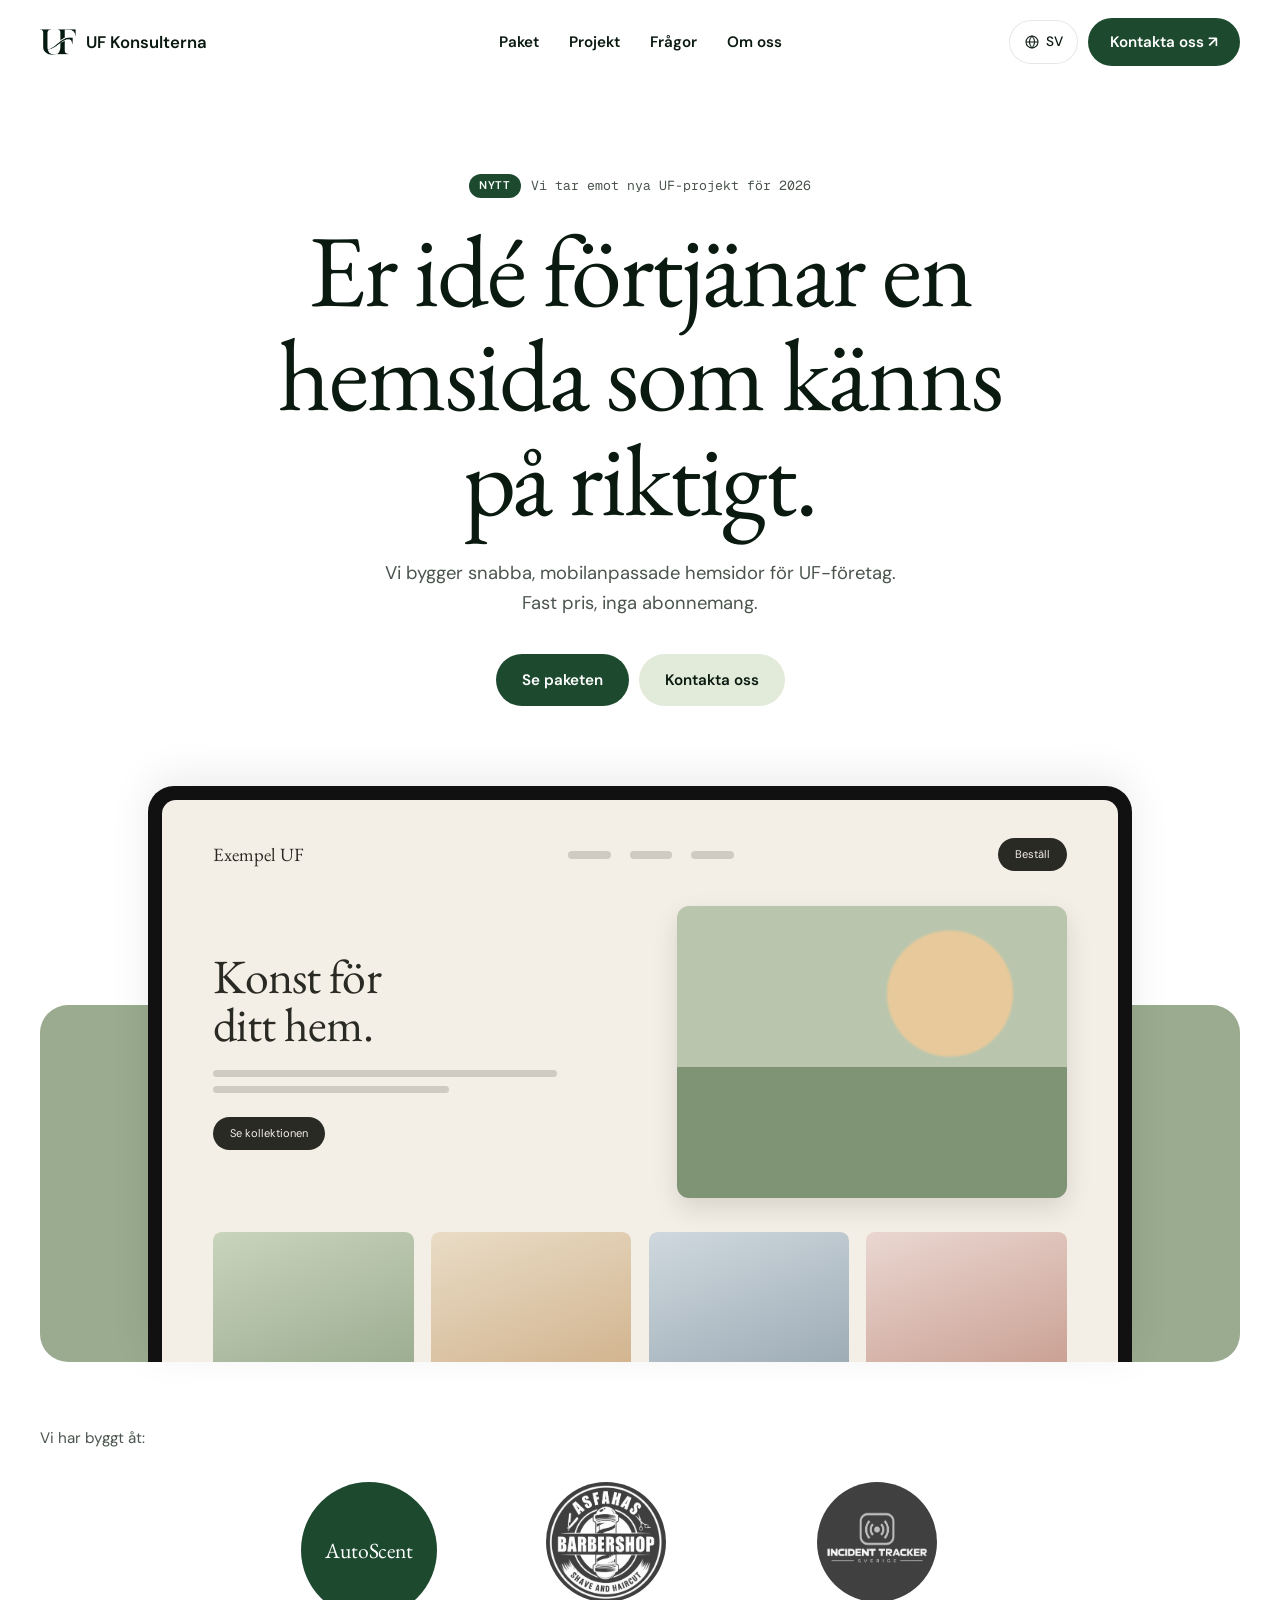
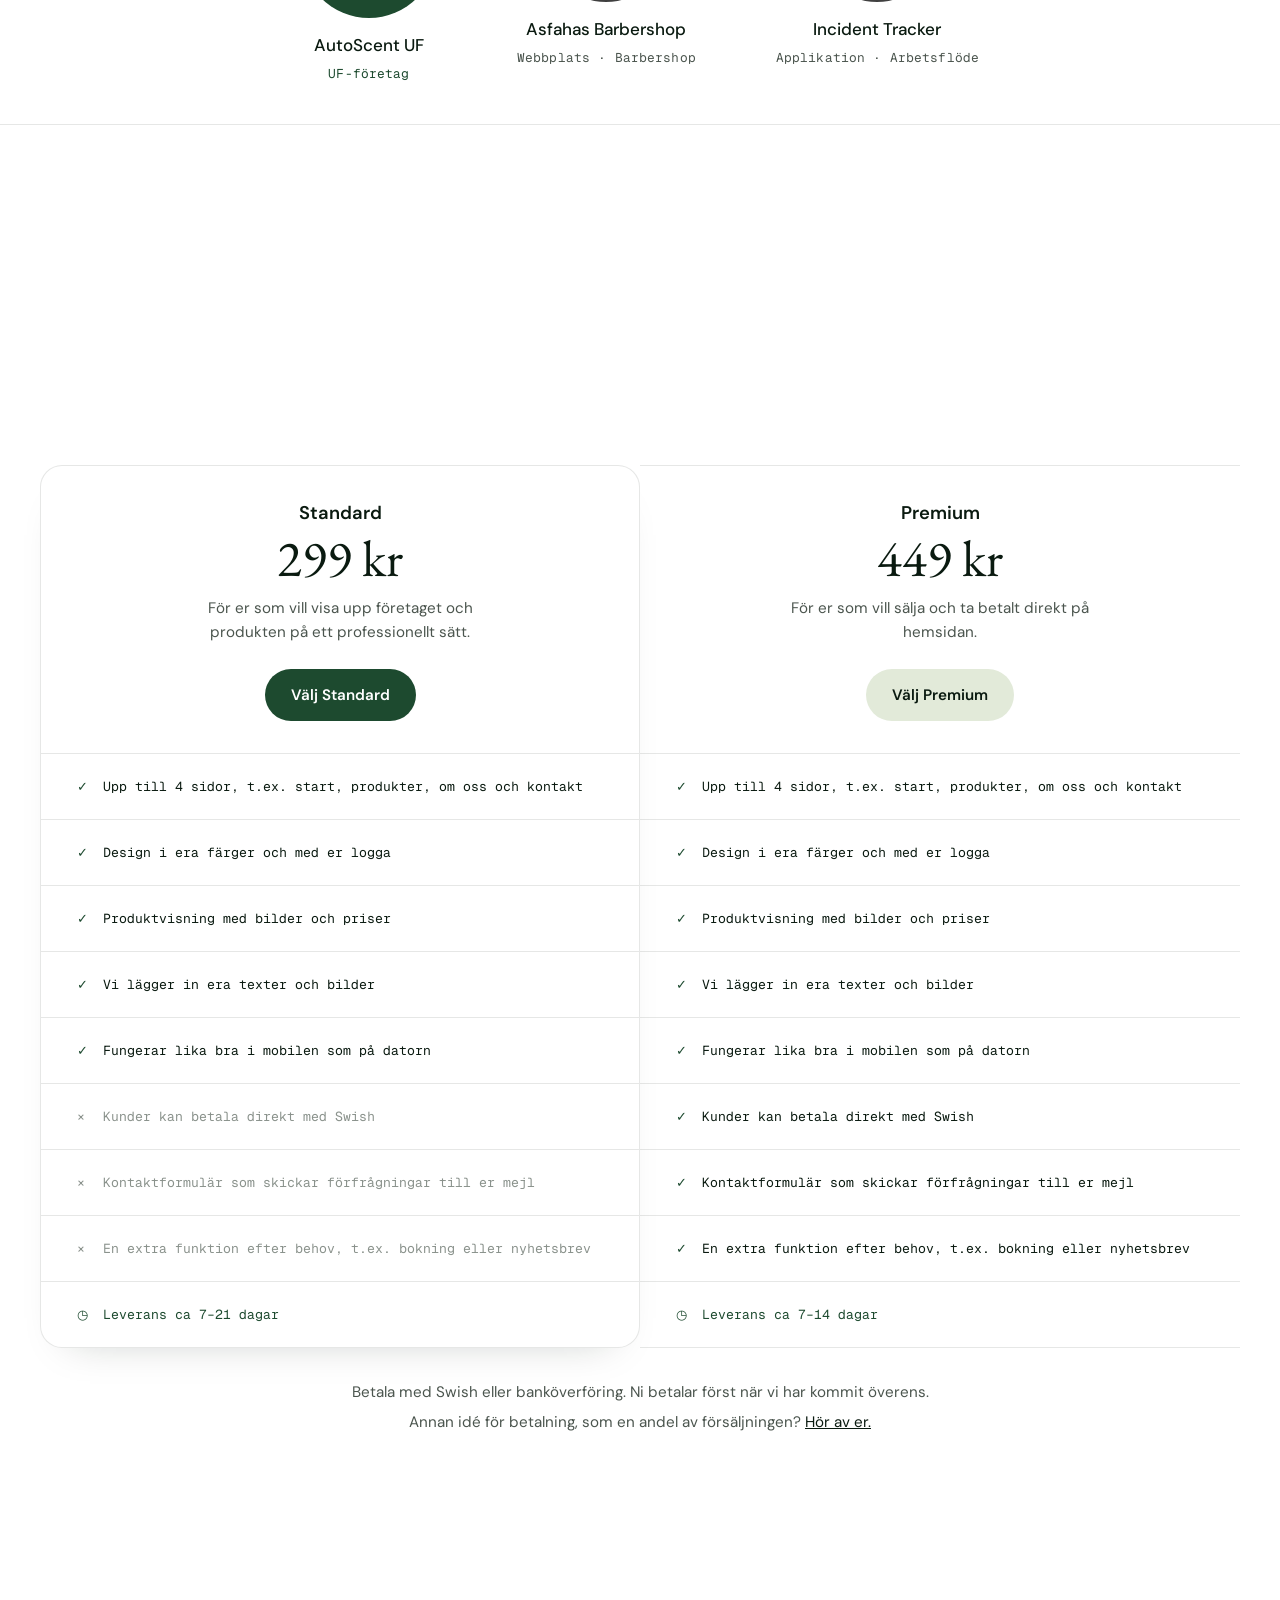
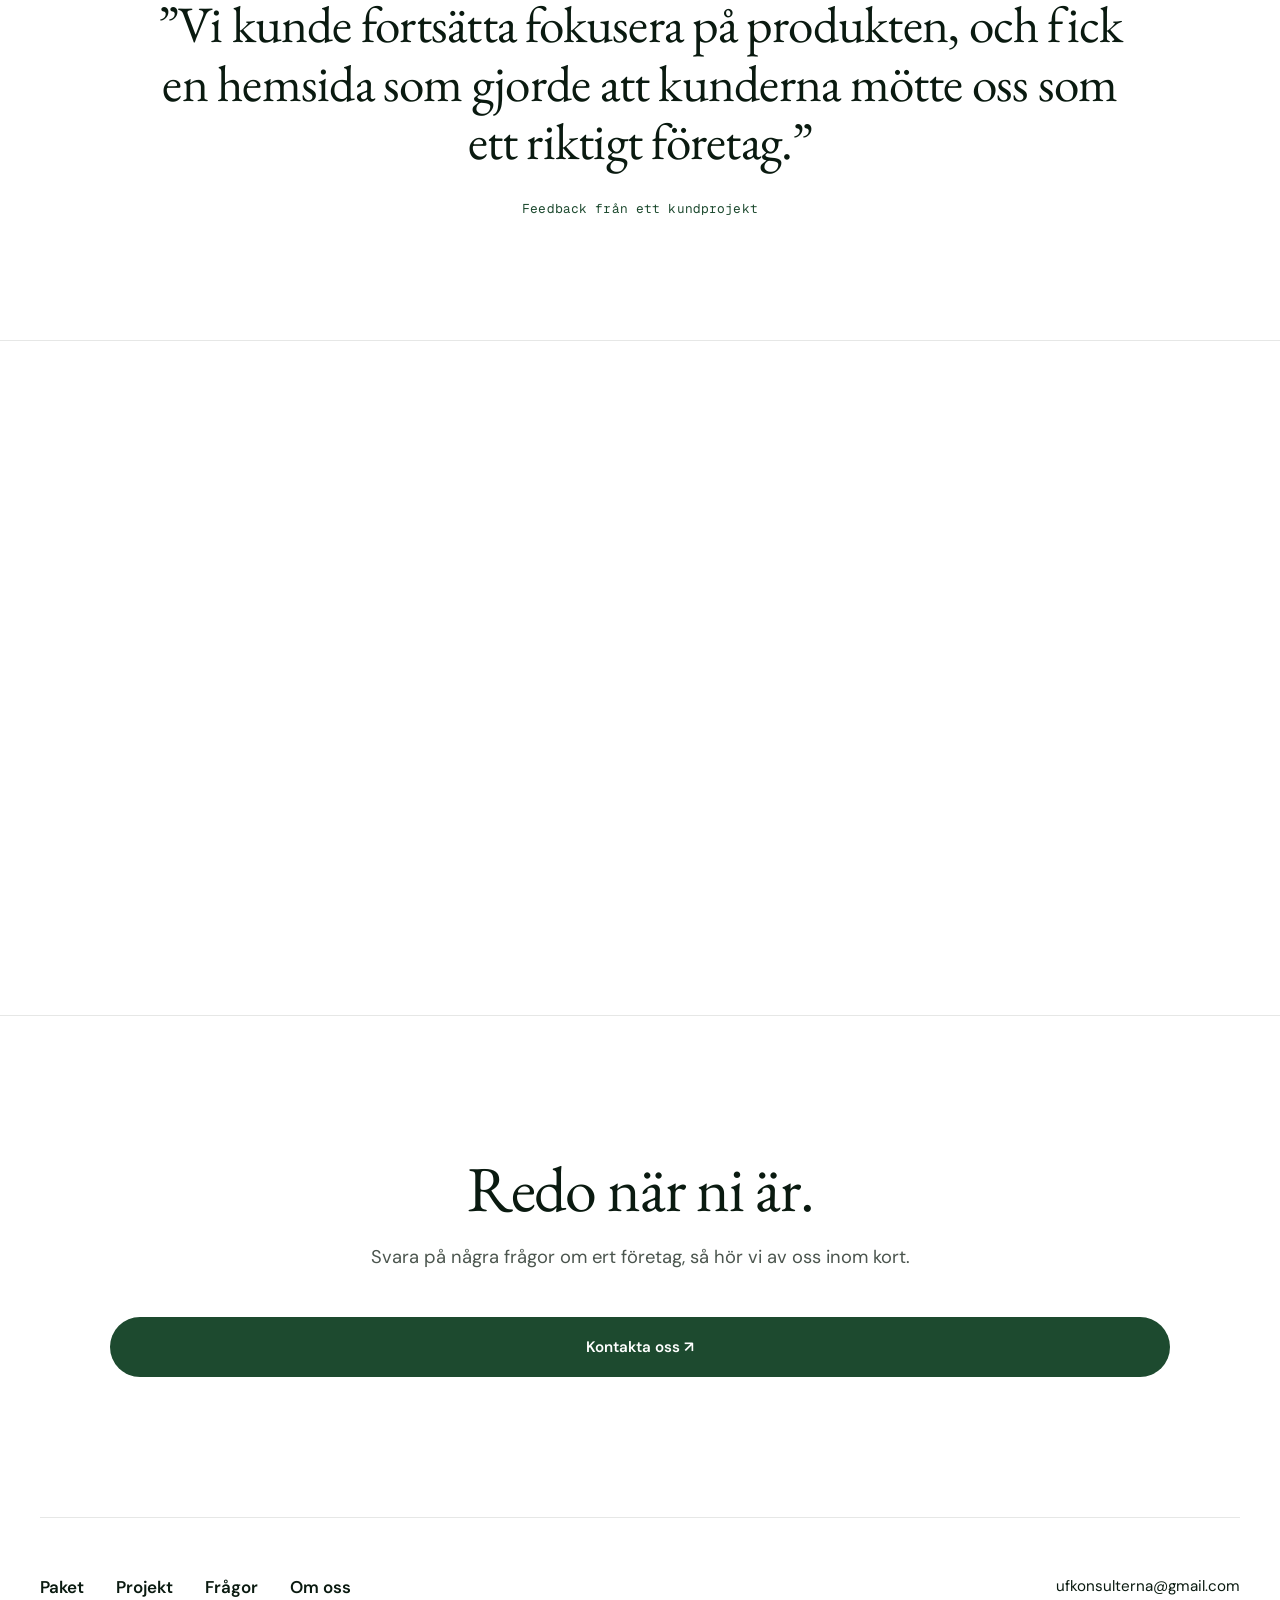
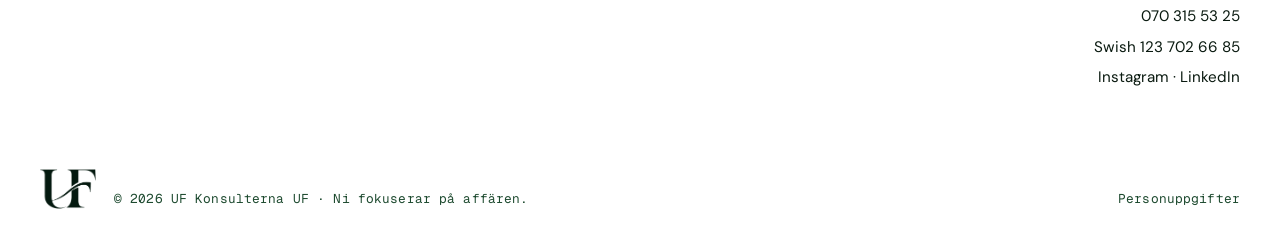
==== commit f0e8d4fb: "Ny design i stil med förebilden" ====
--- a/index.html
+++ b/index.html
@@ -235,4 +235,4 @@
   <script src="js/i18n.js"></script>
   <script src="js/main.js"></script>
 </body>
-</html>
+</html>
--- a/style.css
+++ b/style.css
@@ -264,4 +264,4 @@
   .footer-contact { text-align: left; }
   .footer-bottom { flex-direction: column; align-items: flex-start; }
   .page-head { padding-top: 130px; }
-}
+}
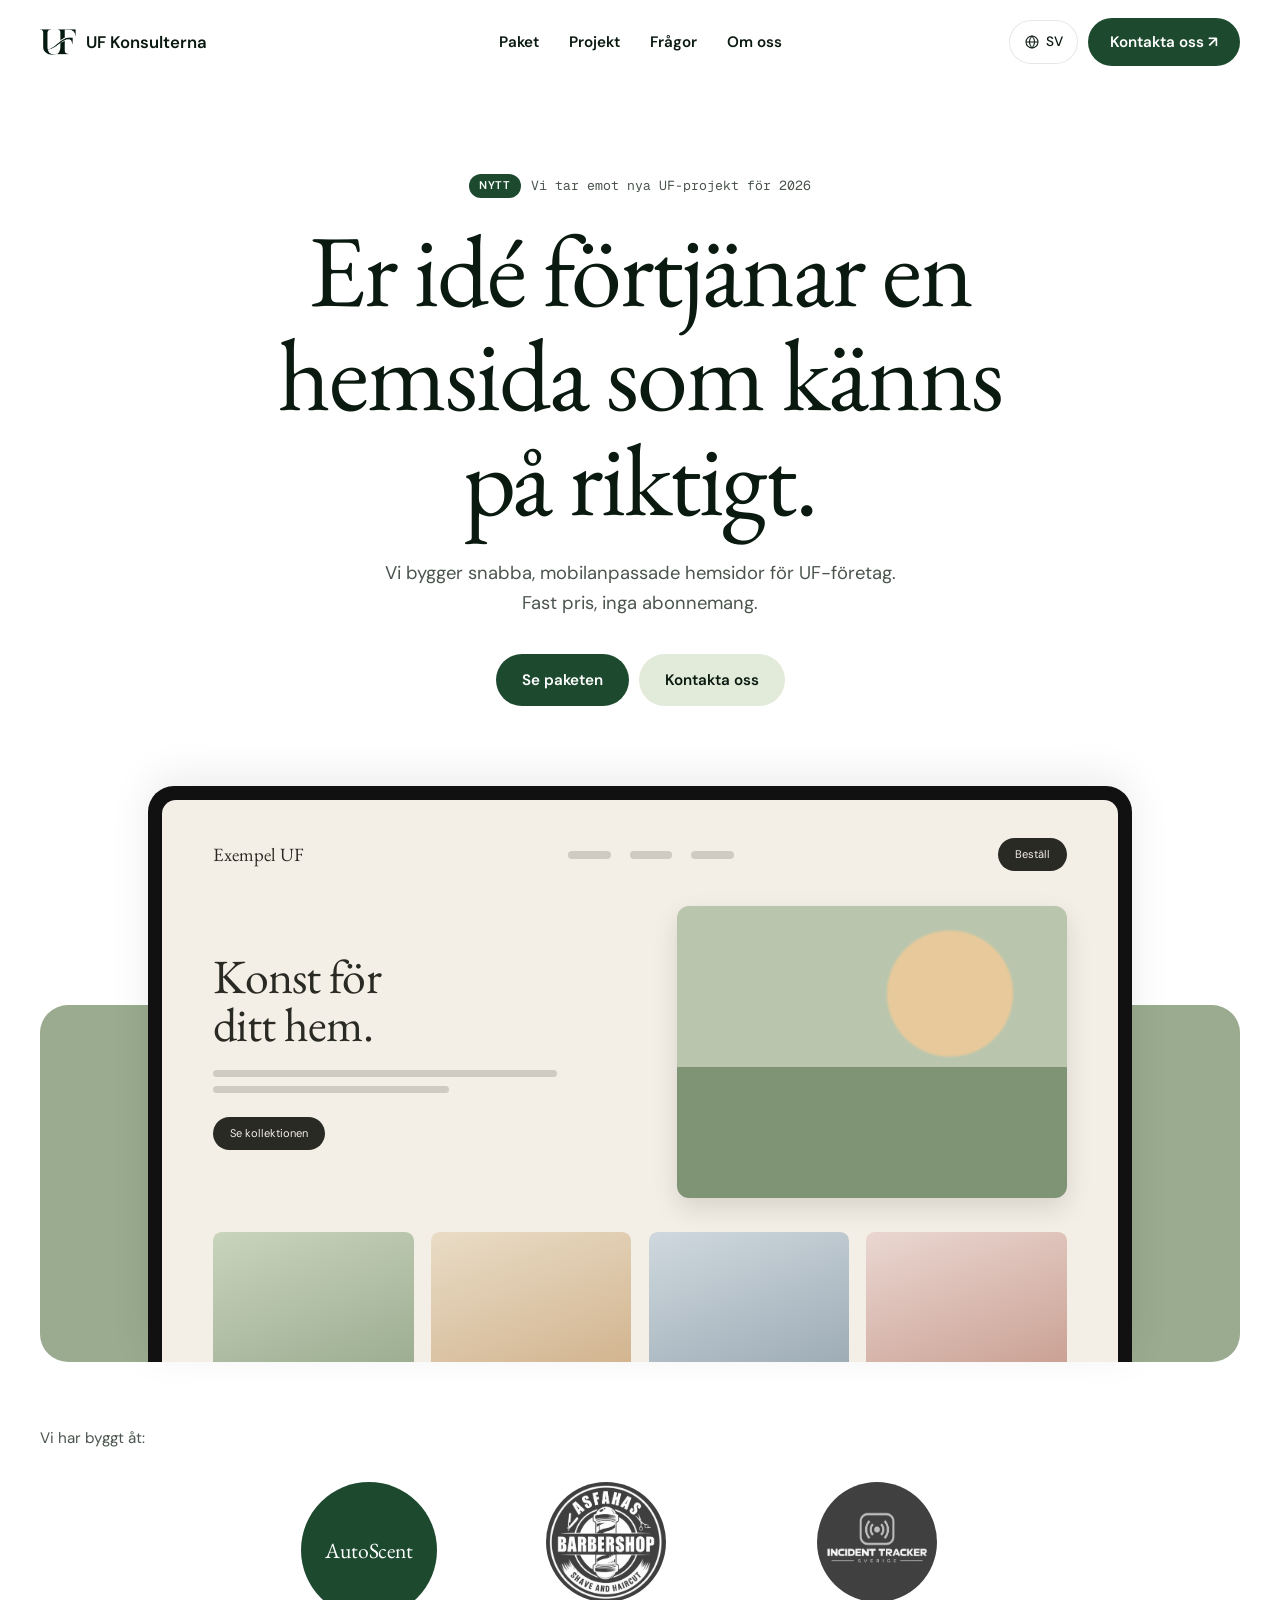
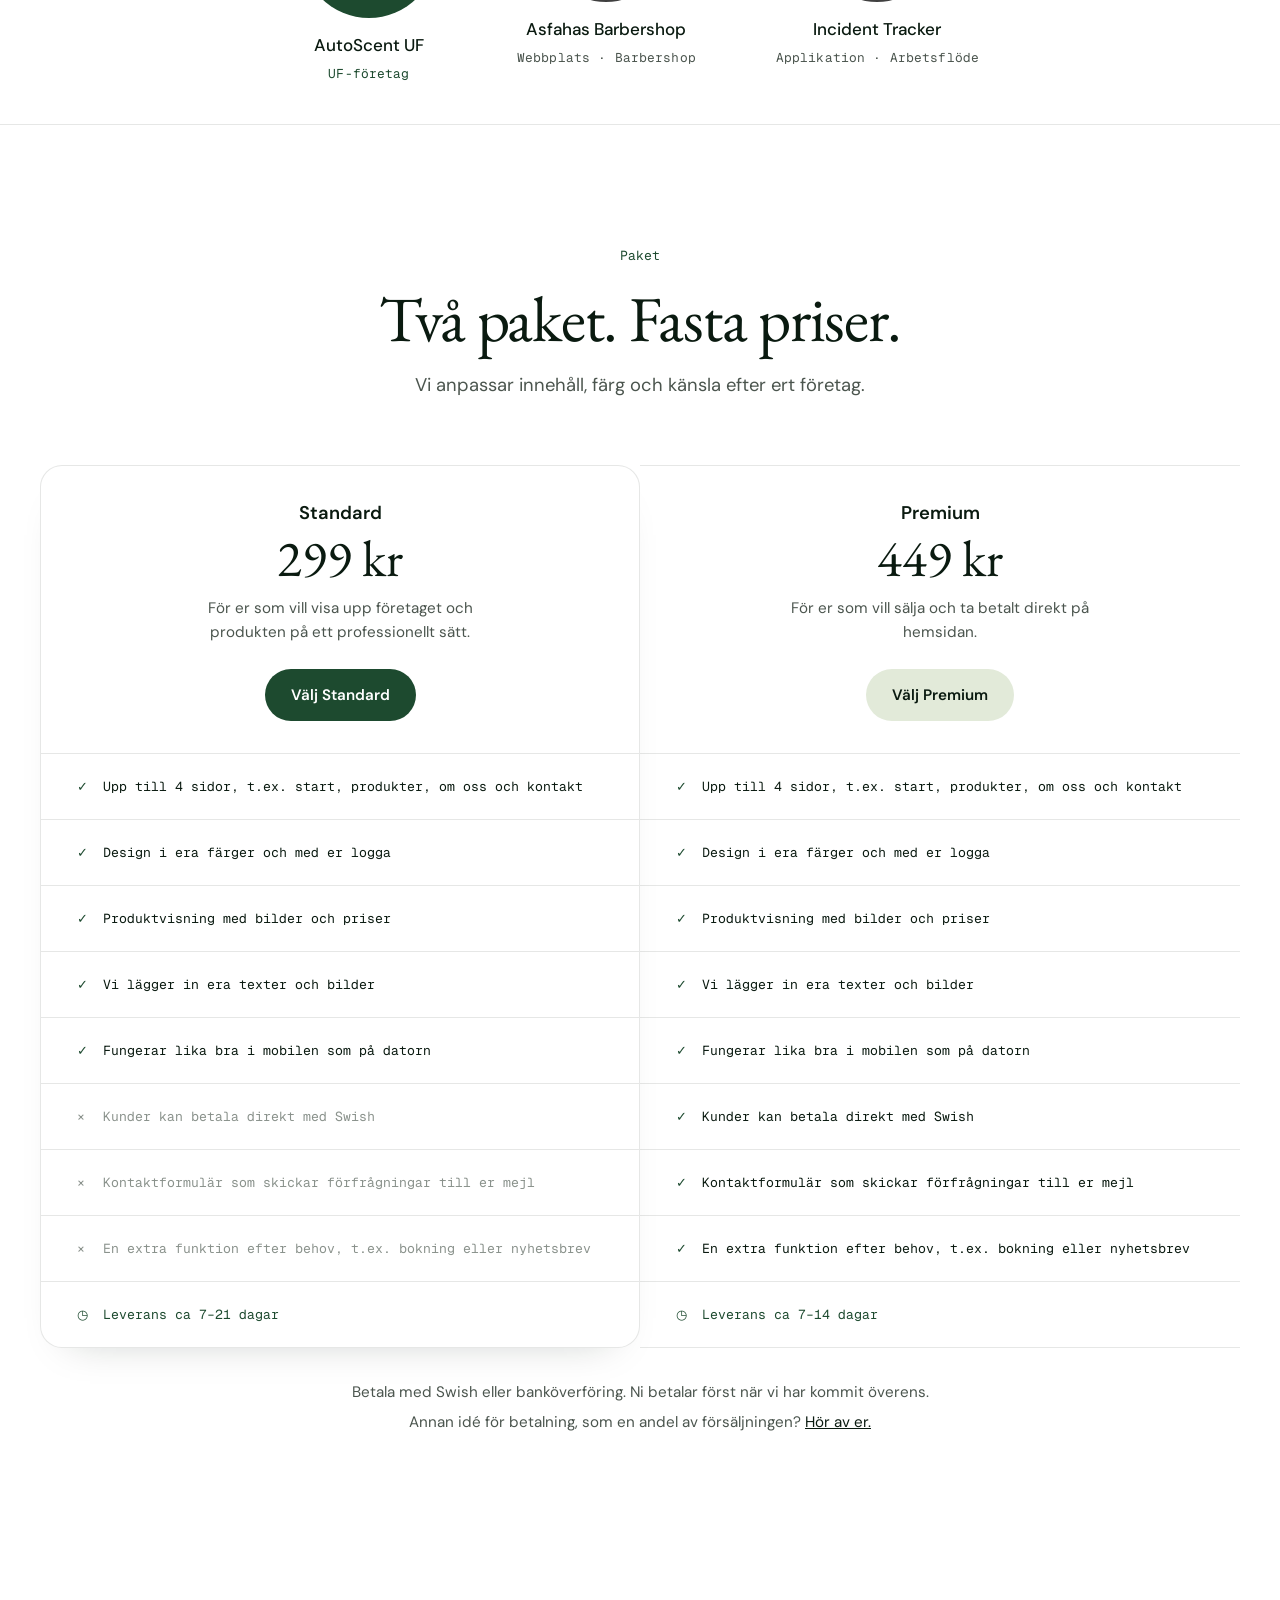
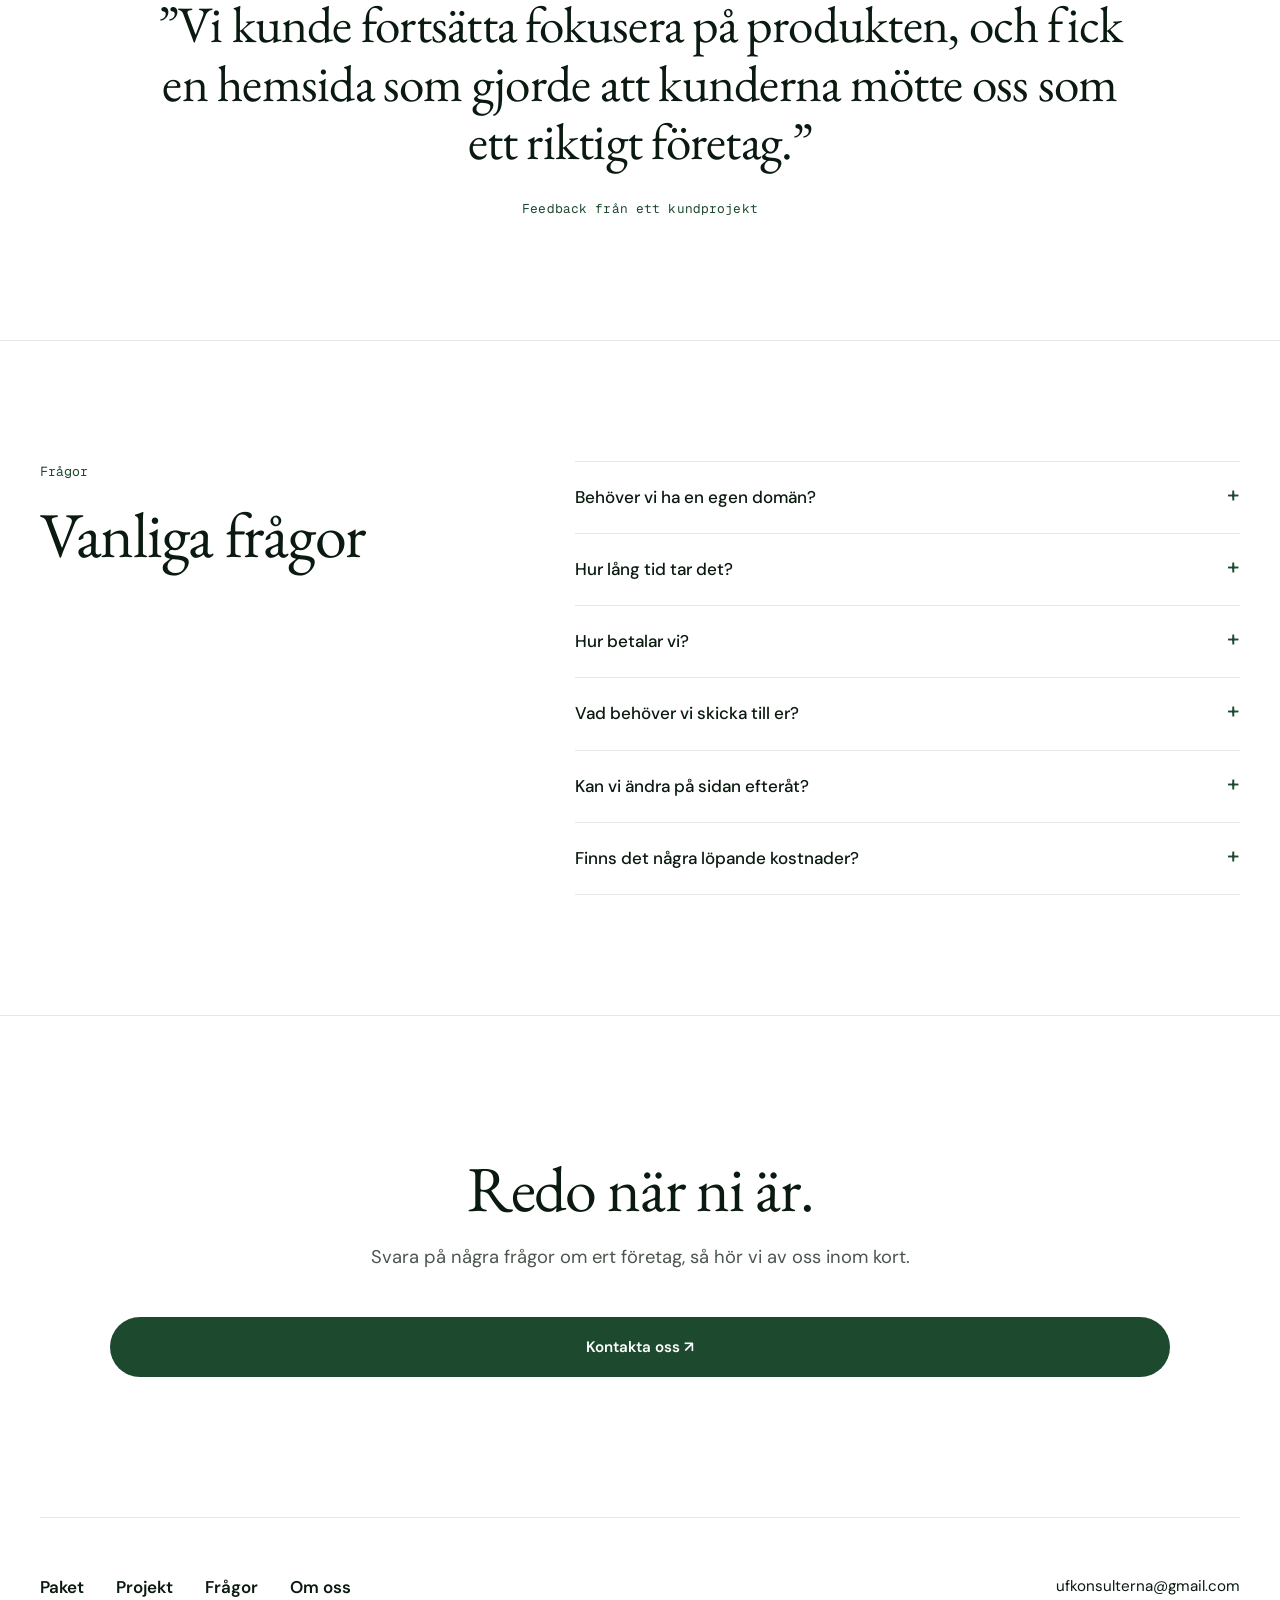
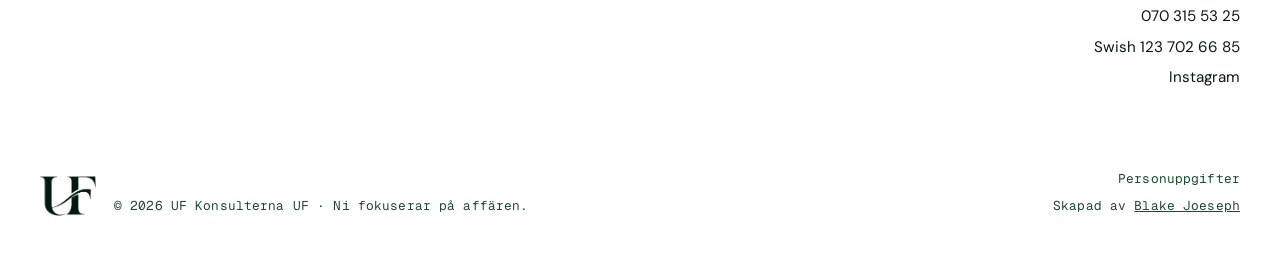
==== commit 6e4878ed: "Visa aldrig råa textnycklar, lägg till Skapad av Blake Joeseph i footern Co-Authored-By: Claude Opus" ====
--- a/index.html
+++ b/index.html
@@ -219,7 +219,7 @@
           <li><a href="mailto:ufkonsulterna@gmail.com">ufkonsulterna@gmail.com</a></li>
           <li><a href="tel:+46703155325">070 315 53 25</a></li>
           <li>Swish 123 702 66 85</li>
-          <li><a href="https://www.instagram.com/ufkonsulterna.se/" target="_blank" rel="noopener">Instagram</a> · <a href="https://www.linkedin.com/in/blakejoeseph/" target="_blank" rel="noopener">LinkedIn</a></li>
+          <li><a href="https://www.instagram.com/ufkonsulterna.se/" target="_blank" rel="noopener">Instagram</a></li>
         </ul>
       </div>
       <div class="footer-bottom">
@@ -227,7 +227,10 @@
           <img src="assets/logo-icon-green.png" alt="UF Konsulterna">
           <span class="mono">© <span class="year">2026</span> UF Konsulterna UF · <span data-i18n="footer.tag">Ni fokuserar på affären.</span></span>
         </div>
-        <a href="om.html#personuppgifter" class="mono" data-i18n="footer.privacy">Personuppgifter</a>
+        <div class="footer-meta mono">
+          <a href="om.html#personuppgifter" data-i18n="footer.privacy">Personuppgifter</a>
+          <span><span data-i18n="footer.credit">Skapad av</span> <a href="https://www.linkedin.com/in/blakejoeseph/" target="_blank" rel="noopener">Blake Joeseph</a></span>
+        </div>
       </div>
     </div>
   </footer>
@@ -235,4 +238,4 @@
   <script src="js/i18n.js"></script>
   <script src="js/main.js"></script>
 </body>
-</html>+</html>
--- a/style.css
+++ b/style.css
@@ -221,6 +221,8 @@
 .footer-brand { display: flex; align-items: flex-end; gap: 18px; }
 .footer-brand img { height: 40px; width: auto; }
 .footer-bottom a:hover { text-decoration: underline; }
+.footer-meta { display: flex; flex-direction: column; align-items: flex-end; gap: 6px; }
+.footer-meta span a { text-decoration: underline; }
 
 /* Lugn intoning när man scrollar */
 .js .reveal { opacity: 0; transform: translateY(18px); transition: opacity .8s ease, transform .8s ease; }
@@ -263,5 +265,6 @@
   .form-nav .btn { flex: 1; }
   .footer-contact { text-align: left; }
   .footer-bottom { flex-direction: column; align-items: flex-start; }
+  .footer-meta { align-items: flex-start; }
   .page-head { padding-top: 130px; }
-}+}
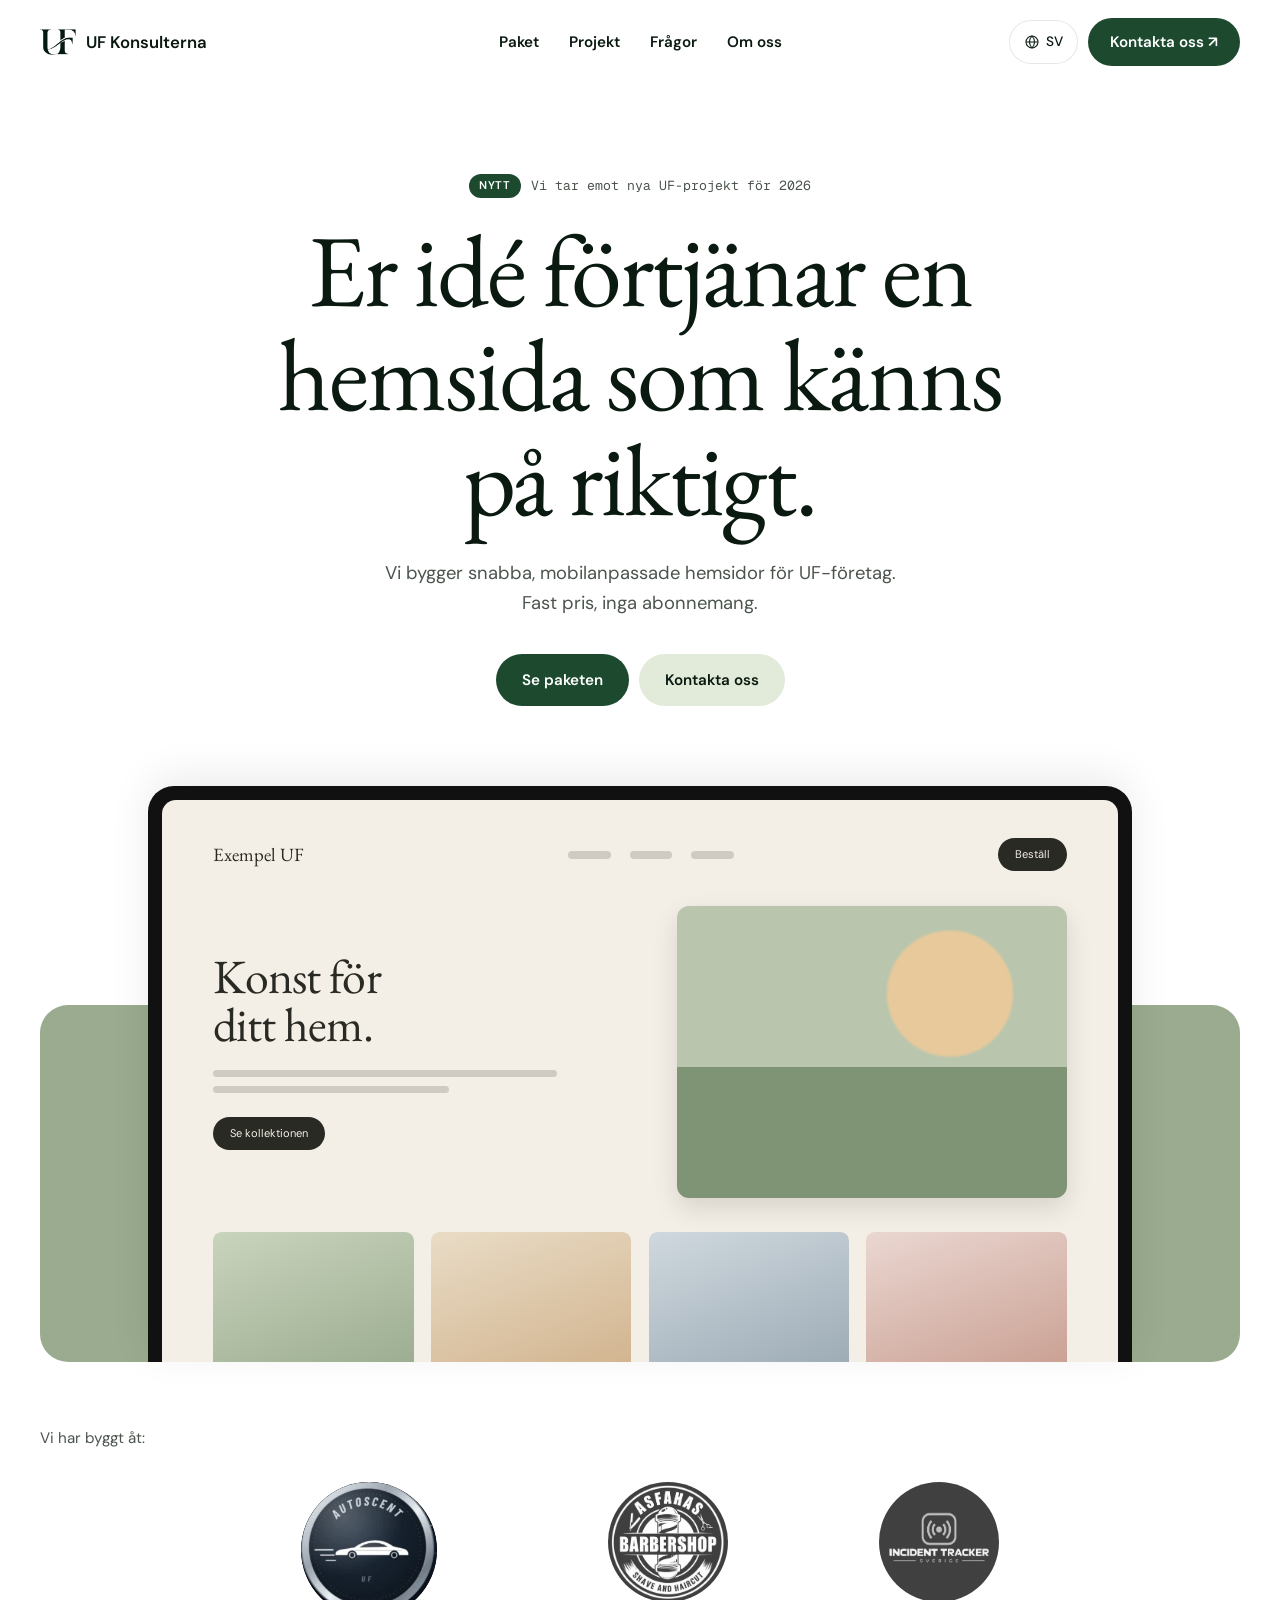
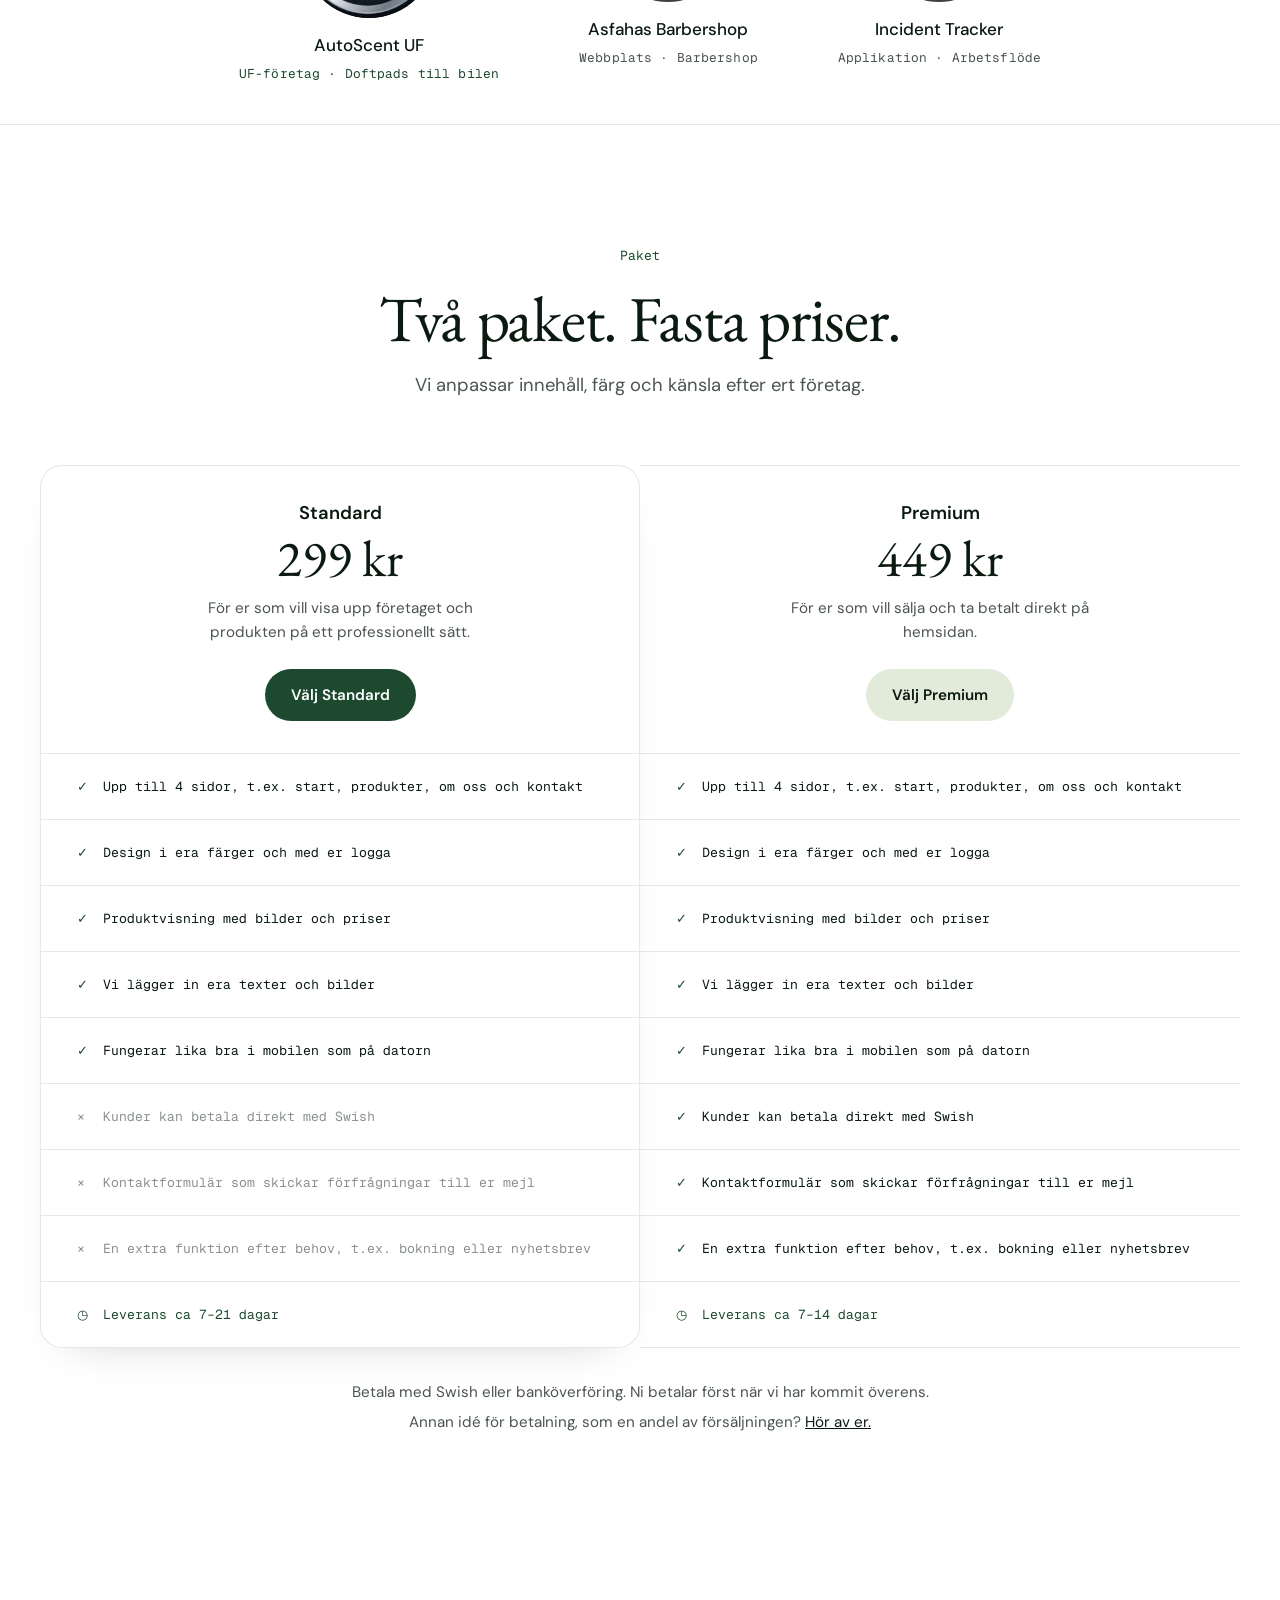
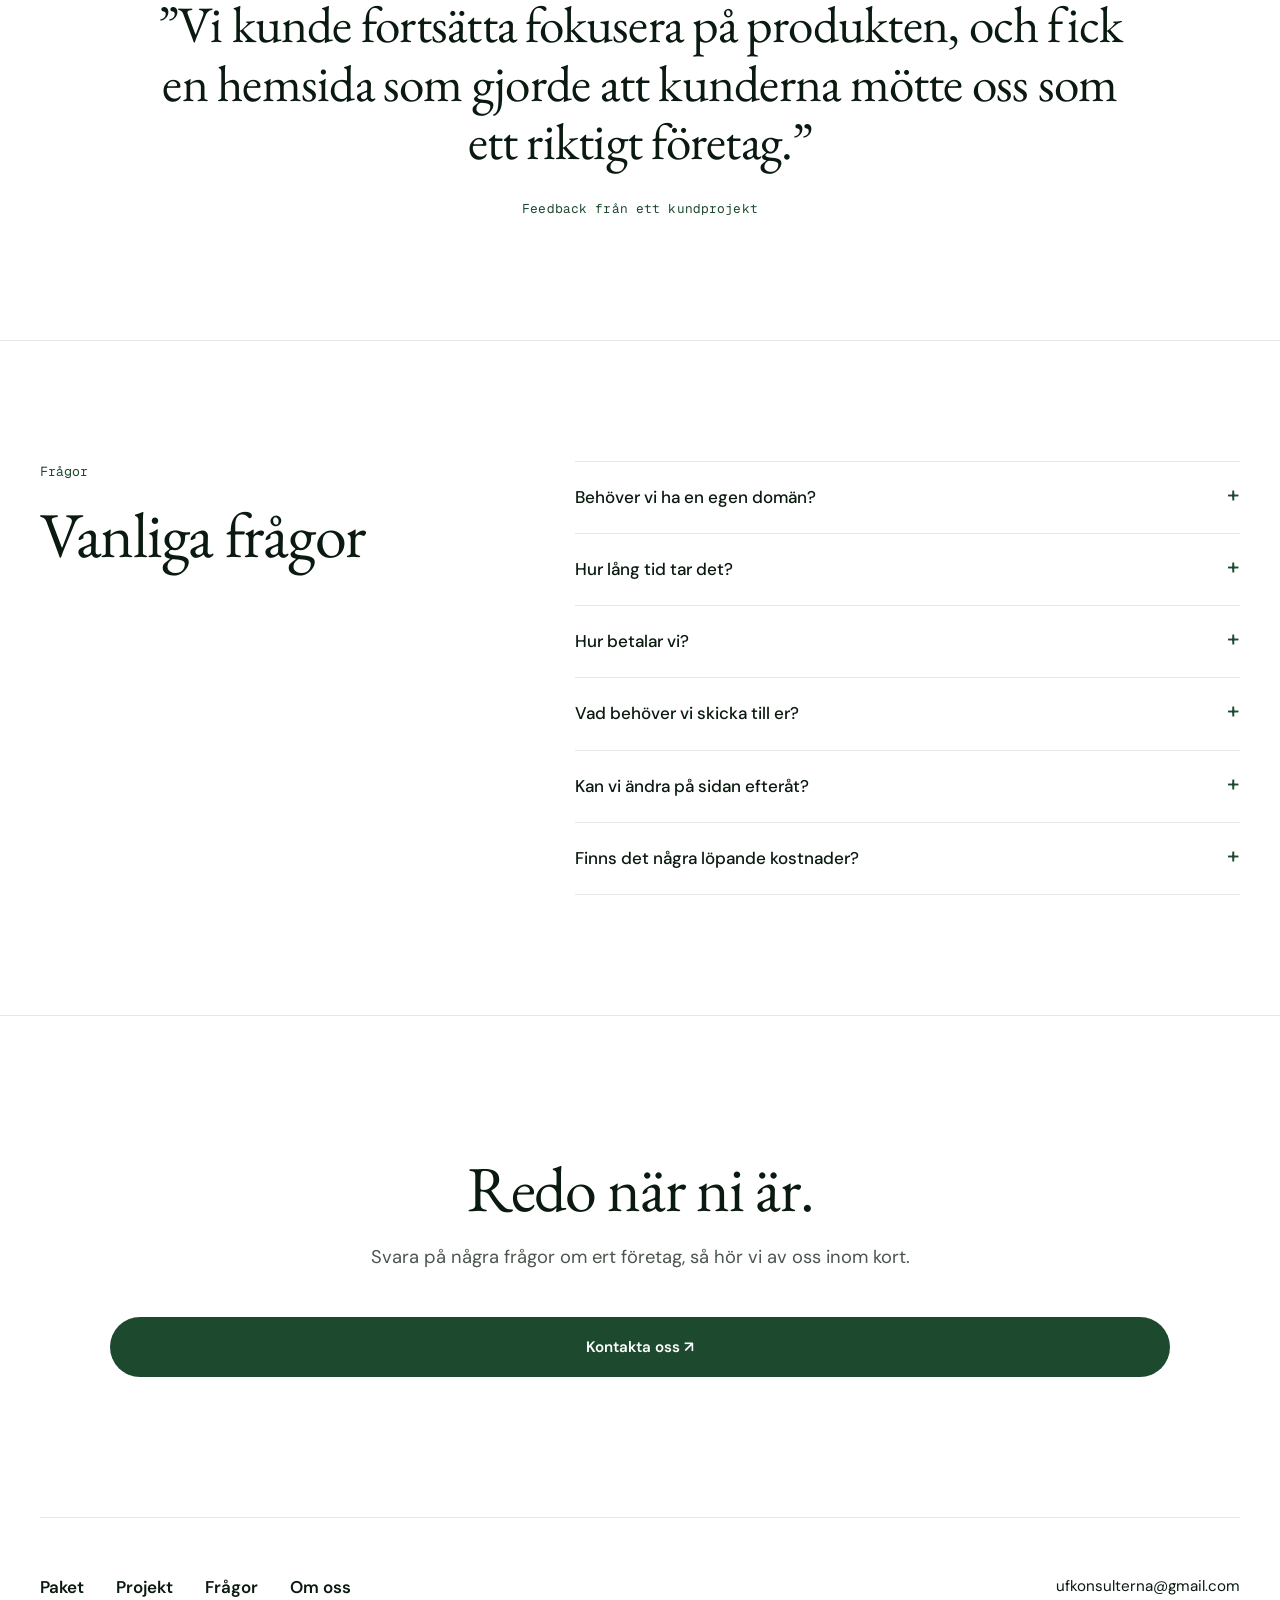
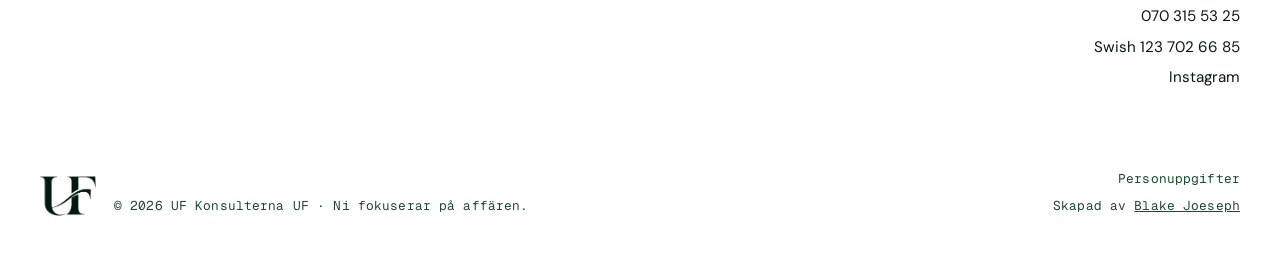
==== commit f6837421: "AutoScents logga och länk i Vi har byggt åt Co-Authored-By: Claude Opus 5.5 <noreply@anthropic.com> " ====
--- a/index.html
+++ b/index.html
@@ -83,12 +83,12 @@
       <div class="container">
         <p class="built-title" data-i18n="work.built">Vi har byggt åt:</p>
         <div class="built-logos">
-          <!-- AutoScent visas först: ett annat UF-företag, precis vår målgrupp. Byt till deras logga och länk när ni har dem. -->
-          <div class="built-item built-featured">
-            <span class="built-logo built-wordmark">AutoScent</span>
+          <!-- AutoScent visas först och i färg: ett annat UF-företag, precis vår målgrupp -->
+          <a href="https://autoscent.se/" target="_blank" rel="noopener" class="built-item built-featured">
+            <span class="built-logo"><img src="assets/autoscent-logo.png" alt="AutoScent UF" loading="lazy"></span>
             <span class="built-name">AutoScent UF</span>
-            <span class="mono" data-i18n="work.autoscent">UF-företag</span>
-          </div>
+            <span class="mono" data-i18n="work.autoscent">UF-företag · Doftpads till bilen</span>
+          </a>
           <a href="https://asfahasbarbershop.se/" target="_blank" rel="noopener" class="built-item">
             <span class="built-logo"><img src="assets/asfahas-logo.png" alt="Asfahas Barbershop" loading="lazy"></span>
             <span class="built-name">Asfahas Barbershop</span>
--- a/style.css
+++ b/style.css
@@ -103,7 +103,6 @@
 .built-name { color: var(--text); font-weight: 500; }
 /* Utvalt UF-företag: syns i färg och lite större */
 .built-featured .built-logo { width: 136px; height: 136px; filter: none; opacity: 1; }
-.built-wordmark { background: var(--green); color: #fff; font-family: var(--font-head); font-size: 1.35rem; letter-spacing: -0.01em; }
 .built-featured .mono { color: var(--green); }
 .built + section { border-top: 1px solid var(--line); }
 
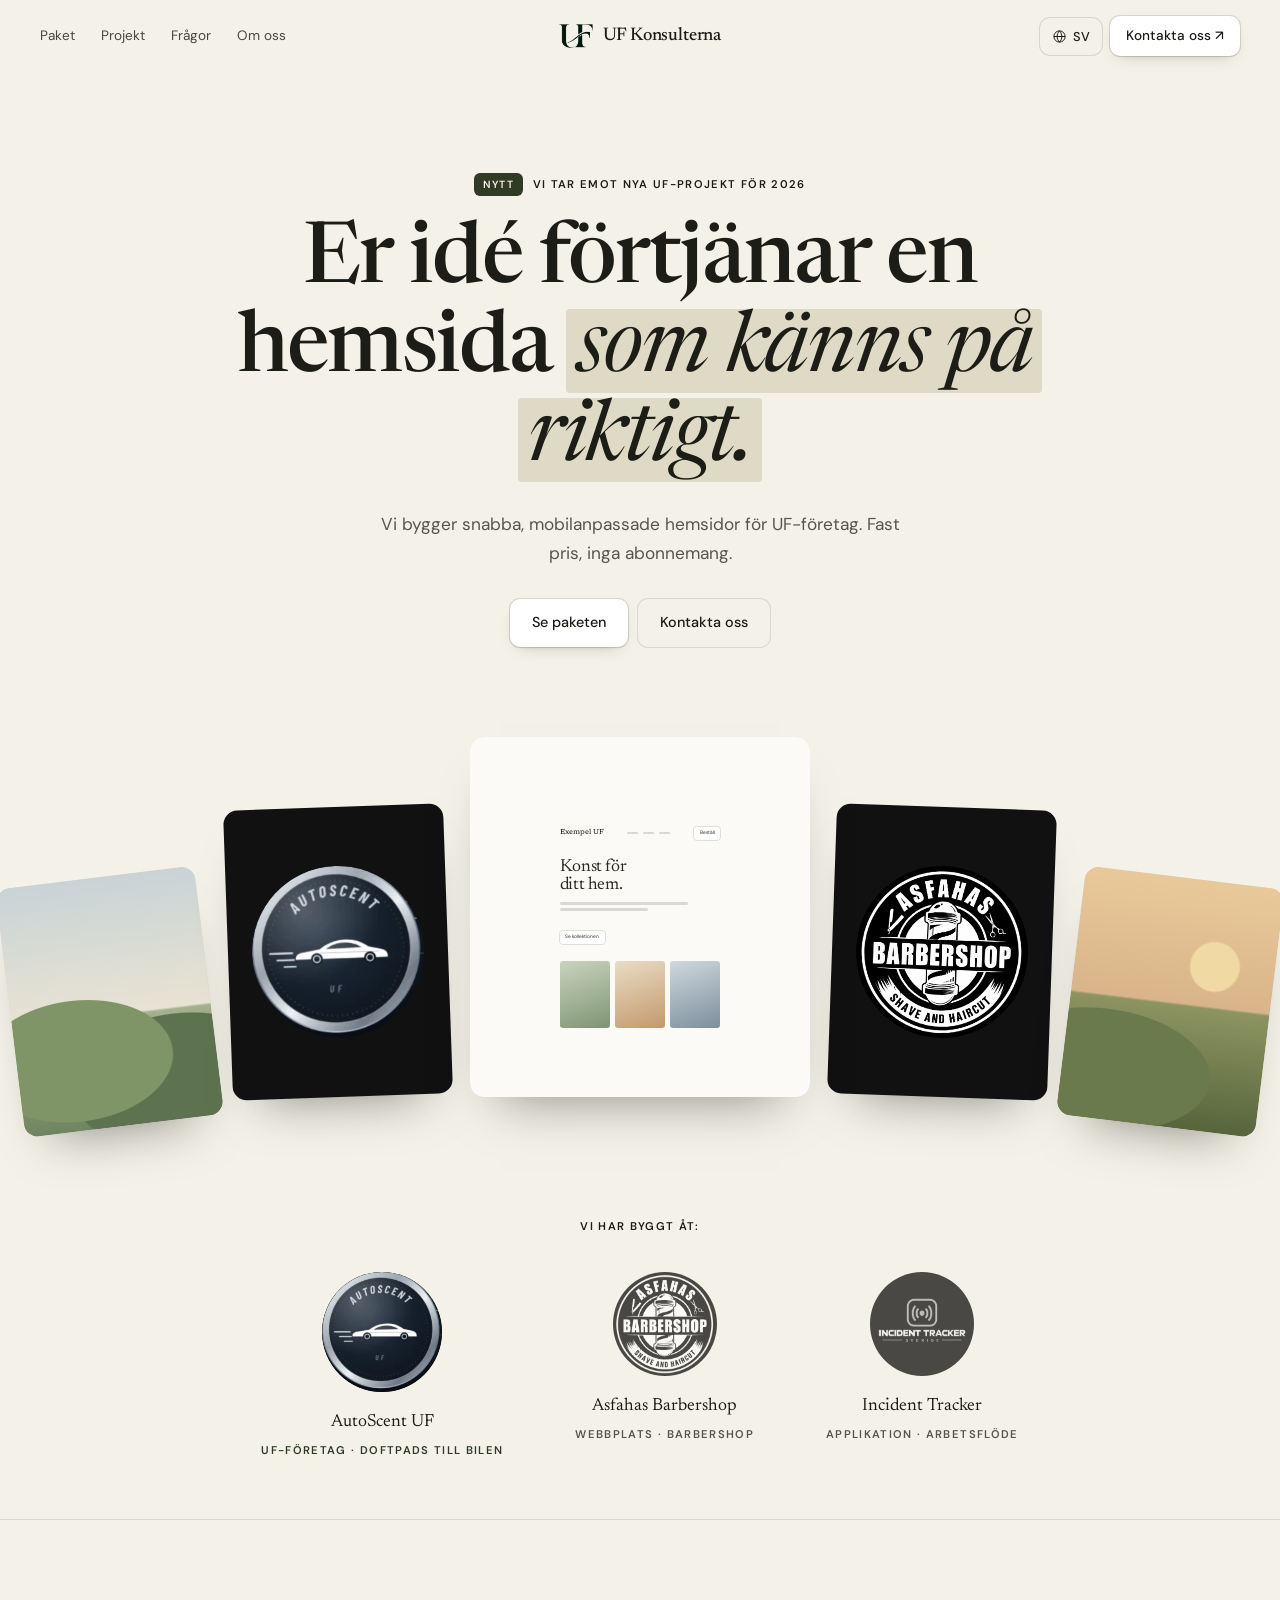
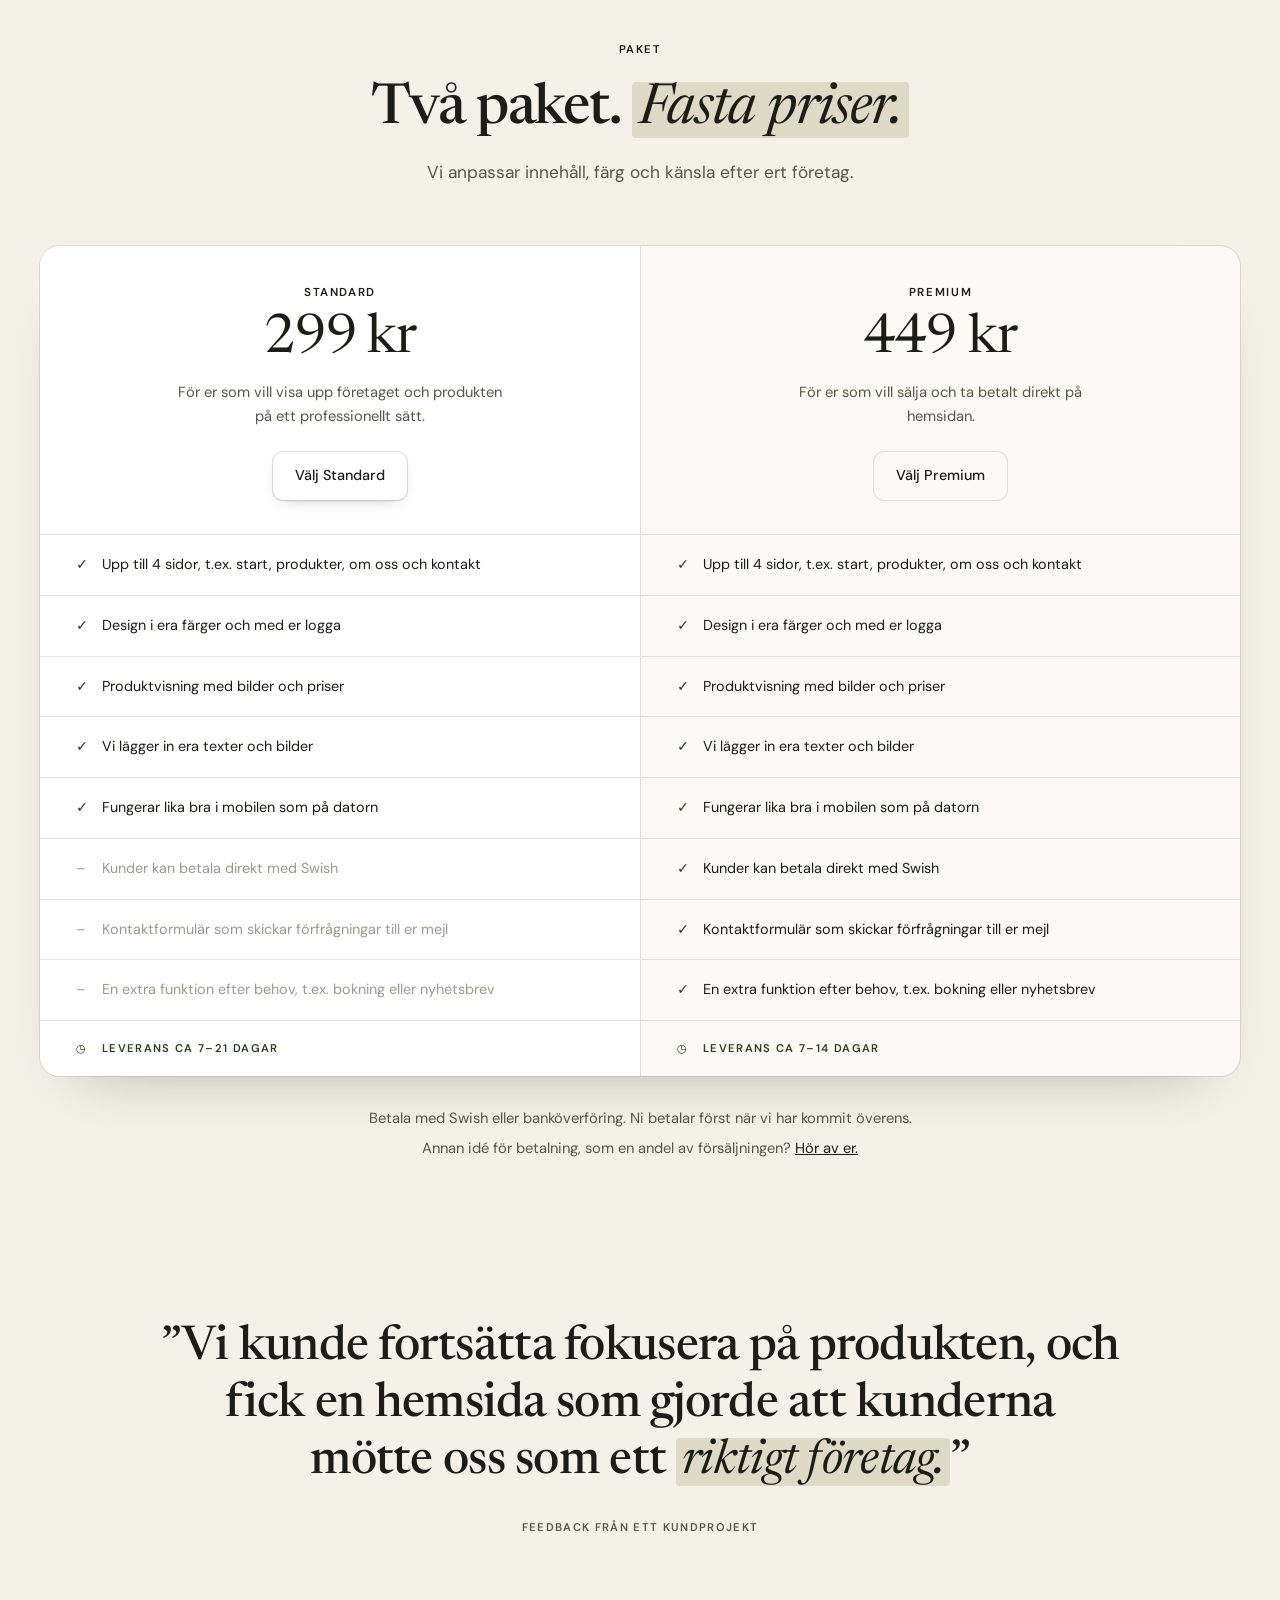
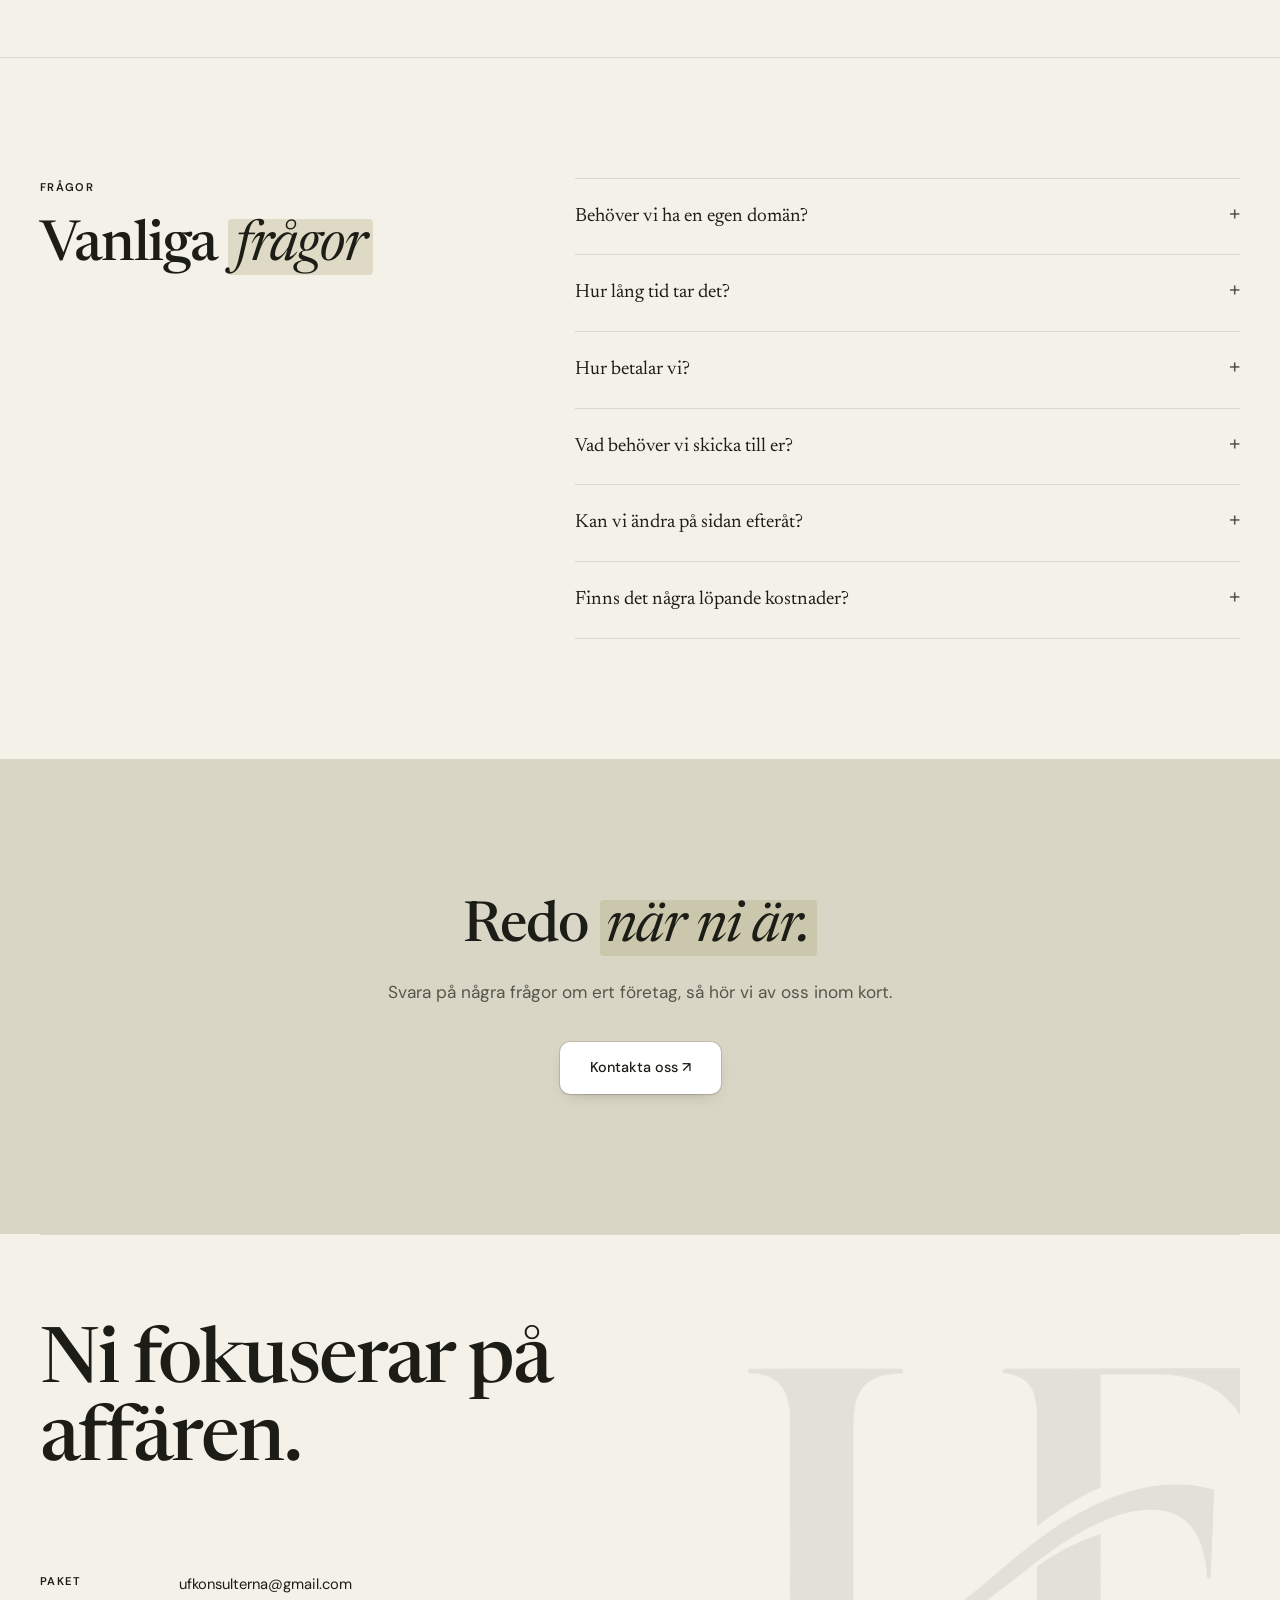
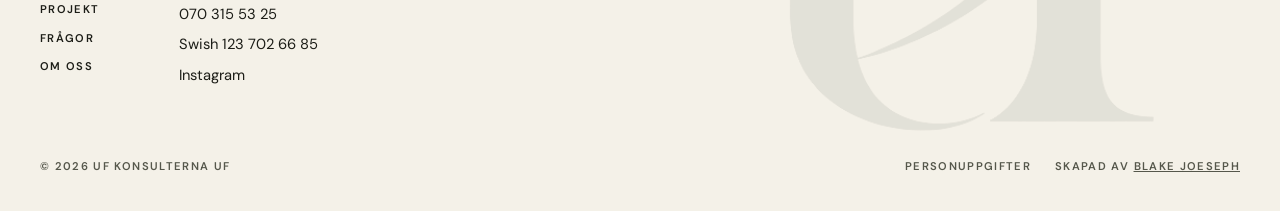
==== commit c32cf416: "Ny stil: krämvit, serifrubriker med markerad kursiv, collage, mörkgrön processektion Bara utseendet " ====
--- a/index.html
+++ b/index.html
@@ -11,7 +11,7 @@
   <link rel="icon" href="assets/logo-icon.png">
   <link rel="preconnect" href="https://fonts.googleapis.com">
   <link rel="preconnect" href="https://fonts.gstatic.com" crossorigin>
-  <link href="https://fonts.googleapis.com/css2?family=EB+Garamond:wght@400;500&family=DM+Sans:opsz,wght@9..40,400;9..40,500;9..40,600&family=Geist+Mono:wght@400&display=swap" rel="stylesheet">
+  <link href="https://fonts.googleapis.com/css2?family=Newsreader:ital,opsz,wght@0,6..72,400;0,6..72,500;1,6..72,400;1,6..72,500&family=DM+Sans:opsz,wght@9..40,400;9..40,500;9..40,600&display=swap" rel="stylesheet">
   <link rel="stylesheet" href="style.css">
   <script>document.documentElement.classList.add("js")</script>
 </head>
@@ -42,7 +42,7 @@
     <section class="hero">
       <div class="container center">
         <p class="label reveal"><span class="pill" data-i18n="bar.new">NYTT</span> <span data-i18n="bar.text">Vi tar emot nya UF-projekt för 2026</span></p>
-        <h1 class="hero-title reveal" data-i18n="hero.title">Er idé förtjänar en hemsida som känns på riktigt.</h1>
+        <h1 class="hero-title reveal" data-i18n="hero.title">Er idé förtjänar en hemsida <em>som känns på riktigt.</em></h1>
         <p class="lead hero-lead reveal" data-i18n="hero.lead">Vi bygger snabba, mobilanpassade hemsidor för UF-företag. Fast pris, inga abonnemang.</p>
         <div class="actions reveal">
           <a href="#paket" class="btn btn-primary" data-i18n="hero.cta1">Se paketen</a>
@@ -50,32 +50,29 @@
         </div>
       </div>
 
-      <!-- Dator med en liten exempelhemsida, ovanpå en salviagrön panel -->
-      <div class="container showcase reveal" aria-hidden="true">
-        <div class="showcase-panel"></div>
-        <div class="device">
+      <!-- Collage av lutande kort: kunder, en exempelhemsida och stämningsbilder -->
+      <div class="collage reveal" aria-hidden="true">
+        <div class="tile t1"><span class="art art-morning"></span></div>
+        <div class="tile t2 tile-dark"><img src="assets/autoscent-logo.png" alt=""></div>
+        <div class="tile t3">
           <div class="screen">
             <div class="mini-nav">
               <span class="mini-logo">Exempel UF</span>
               <span class="mini-links"><i></i><i></i><i></i></span>
               <span class="mini-btn">Beställ</span>
             </div>
-            <div class="mini-hero">
-              <div>
-                <p class="mini-title">Konst för<br>ditt hem.</p>
-                <p class="mini-lines"><i></i><i></i></p>
-                <span class="mini-btn">Se kollektionen</span>
-              </div>
-              <div class="mini-art"></div>
-            </div>
+            <p class="mini-title">Konst för<br>ditt hem.</p>
+            <p class="mini-lines"><i></i><i></i></p>
+            <span class="mini-btn">Se kollektionen</span>
             <div class="mini-cards">
-              <span><b style="background:linear-gradient(160deg,#c9d4bd,#7f9474)"></b><i></i></span>
-              <span><b style="background:linear-gradient(160deg,#e9dcc6,#c39a6b)"></b><i></i></span>
-              <span><b style="background:linear-gradient(160deg,#cfd8de,#7d8f9c)"></b><i></i></span>
-              <span><b style="background:linear-gradient(160deg,#ead7d1,#b67d6c)"></b><i></i></span>
+              <b style="background:linear-gradient(160deg,#c9d4bd,#7f9474)"></b>
+              <b style="background:linear-gradient(160deg,#e9dcc6,#c39a6b)"></b>
+              <b style="background:linear-gradient(160deg,#cfd8de,#7d8f9c)"></b>
             </div>
           </div>
         </div>
+        <div class="tile t4 tile-dark"><img src="assets/asfahas-logo.png" alt=""></div>
+        <div class="tile t5"><span class="art art-evening"></span></div>
       </div>
     </section>
 
@@ -107,7 +104,7 @@
       <div class="container">
         <div class="head center reveal">
           <p class="label" data-i18n="nav.plans">Paket</p>
-          <h2 data-i18n="plans.title">Två paket. Fasta priser.</h2>
+          <h2 data-i18n="plans.title">Två paket. <em>Fasta priser.</em></h2>
           <p class="lead" data-i18n="plans.lead">Vi anpassar innehåll, färg och känsla efter ert företag.</p>
         </div>
 
@@ -156,7 +153,7 @@
     <section class="quote-section">
       <div class="container">
         <figure class="quote reveal">
-          <blockquote data-i18n="quote.text">”Vi kunde fortsätta fokusera på produkten, och fick en hemsida som gjorde att kunderna mötte oss som ett riktigt företag.”</blockquote>
+          <blockquote data-i18n="quote.text">”Vi kunde fortsätta fokusera på produkten, och fick en hemsida som gjorde att kunderna mötte oss som ett <em>riktigt företag.</em>”</blockquote>
           <figcaption class="mono" data-i18n="quote.cite">Feedback från ett kundprojekt</figcaption>
         </figure>
       </div>
@@ -166,7 +163,7 @@
       <div class="container faq-wrap">
         <div class="reveal">
           <p class="label" data-i18n="nav.faq">Frågor</p>
-          <h2 data-i18n="faq.title">Vanliga frågor</h2>
+          <h2 data-i18n="faq.title">Vanliga <em>frågor</em></h2>
         </div>
         <div class="faq reveal">
           <details>
@@ -199,7 +196,7 @@
 
     <section class="cta">
       <div class="container center reveal">
-        <h2 data-i18n="cta.title">Redo när ni är.</h2>
+        <h2 data-i18n="cta.title">Redo <em>när ni är.</em></h2>
         <p class="lead" data-i18n="cta.text">Svara på några frågor om ert företag, så hör vi av oss inom kort.</p>
         <a href="om.html#kontakt" class="btn btn-primary btn-wide"><span data-i18n="nav.contact">Kontakta oss</span> ↗</a>
       </div>
@@ -207,8 +204,10 @@
   </main>
 
   <footer class="footer">
-    <div class="container">
-      <div class="footer-top">
+    <div class="container footer-inner">
+      <img class="footer-mark" src="assets/logo-icon-green.png" alt="" aria-hidden="true">
+      <p class="footer-big" data-i18n="footer.tag">Ni fokuserar på affären.</p>
+      <div class="footer-cols">
         <nav class="footer-links">
           <a href="index.html#paket" data-i18n="nav.plans">Paket</a>
           <a href="index.html#projekt" data-i18n="nav.work">Projekt</a>
@@ -223,10 +222,7 @@
         </ul>
       </div>
       <div class="footer-bottom">
-        <div class="footer-brand">
-          <img src="assets/logo-icon-green.png" alt="UF Konsulterna">
-          <span class="mono">© <span class="year">2026</span> UF Konsulterna UF · <span data-i18n="footer.tag">Ni fokuserar på affären.</span></span>
-        </div>
+        <span class="mono">© <span class="year">2026</span> UF Konsulterna UF</span>
         <div class="footer-meta mono">
           <a href="om.html#personuppgifter" data-i18n="footer.privacy">Personuppgifter</a>
           <span><span data-i18n="footer.credit">Skapad av</span> <a href="https://www.linkedin.com/in/blakejoeseph/" target="_blank" rel="noopener">Blake Joeseph</a></span>
--- a/style.css
+++ b/style.css
@@ -1,23 +1,22 @@
 /* ===== Färger och typsnitt: ändra här för att byta utseende ===== */
 :root {
-  --bg: #ffffff;
-  --bg-2: #f7f6f2;             /* kort och fält */
-  --line: rgba(10, 26, 16, 0.1);
-  --text: #0a1a10;             /* rubriker */
-  --muted: #4b554e;            /* brödtext */
-  --green: #1d4a2f;            /* knappar och etiketter, från er mörkgröna */
-  --sage: #9aab8f;             /* panelen bakom datorn */
-  --sage-light: #e2ead9;       /* mjuka knappar */
+  --bg: #f4f1e8;               /* varm krämvit bakgrund */
+  --bg-2: #fbfaf6;             /* kort och fält */
+  --line: rgba(28, 29, 23, 0.12);
+  --text: #1c1d17;             /* rubriker */
+  --muted: #55574b;            /* brödtext */
+  --green: #2f3b25;            /* mörk olivgrön: knappar, mörka sektioner */
+  --olive: #a59f6a;            /* dämpad oliv: markeringen bakom kursiv text */
+  --khaki: #d9d6c6;            /* gråbeige ytor */
   --font: "DM Sans", system-ui, -apple-system, sans-serif;
-  --font-head: "EB Garamond", Georgia, serif;
-  --font-mono: "Geist Mono", ui-monospace, Menlo, monospace;
-  --radius: 28px;
+  --font-head: "Newsreader", Georgia, serif;
+  --radius: 16px;
   --max: 1200px;
 }
 
 *, *::before, *::after { box-sizing: border-box; margin: 0; padding: 0; }
 html { scroll-behavior: smooth; }
-body { background: var(--bg); color: var(--muted); font-family: var(--font); font-size: 17px; line-height: 1.6; -webkit-font-smoothing: antialiased; }
+body { background: var(--bg); color: var(--muted); font-family: var(--font); font-size: 16px; line-height: 1.65; -webkit-font-smoothing: antialiased; }
 img { max-width: 100%; display: block; }
 a { color: inherit; text-decoration: none; }
 button { font: inherit; color: inherit; background: none; border: 0; cursor: pointer; }
@@ -28,199 +27,215 @@
 section { padding: 120px 0; }
 main { overflow-x: clip; }
 
-h1, h2, h3 { font-family: var(--font-head); font-weight: 400; color: var(--text); letter-spacing: -0.02em; line-height: 1.02; }
-h1 { font-size: clamp(3rem, 8vw, 6.8rem); }
-h2 { font-size: clamp(2.4rem, 5vw, 4rem); }
-h3 { font-size: 1.45rem; letter-spacing: -0.01em; line-height: 1.2; }
-.lead { font-size: 1.15rem; }
-.mono { font-family: var(--font-mono); font-size: .8rem; letter-spacing: .01em; }
-.label { font-family: var(--font-mono); font-size: .82rem; color: var(--green); margin-bottom: 20px; }
+/* Rubriker i serif. Den kursiva delen får en dämpad olivmarkering, som i förebilden */
+h1, h2, h3 { font-family: var(--font-head); font-weight: 500; color: var(--text); letter-spacing: -0.02em; line-height: 1.05; }
+h1 { font-size: clamp(2.8rem, 6.6vw, 5.6rem); }
+h2 { font-size: clamp(2.2rem, 4.4vw, 3.6rem); }
+h3 { font-size: 1.3rem; letter-spacing: -0.01em; line-height: 1.2; }
+h1 em, h2 em, blockquote em, .footer-big em { font-style: italic; font-weight: 400; background: rgba(165, 159, 106, .28); padding: 0 .12em; border-radius: 4px; -webkit-box-decoration-break: clone; box-decoration-break: clone; }
+.lead { font-size: 1.08rem; }
+
+/* Små etiketter i versaler */
+.label, .mono { font-family: var(--font); font-size: .7rem; font-weight: 600; letter-spacing: .12em; text-transform: uppercase; }
+.label { color: var(--text); margin-bottom: 22px; }
 .sr-only { position: absolute; width: 1px; height: 1px; overflow: hidden; clip: rect(0 0 0 0); white-space: nowrap; }
 
-/* Knappar */
-.btn { display: inline-flex; align-items: center; justify-content: center; gap: 4px; padding: 14px 26px; border-radius: 999px; font-weight: 600; font-size: .95rem; transition: background .2s, transform .2s; }
+/* Knappar: vita och lätt rundade med mjuk skugga */
+.btn { display: inline-flex; align-items: center; justify-content: center; gap: 4px; padding: 12px 22px; border-radius: 10px; font-weight: 500; font-size: .9rem; transition: transform .2s, box-shadow .2s, background .2s; }
 .btn:hover { transform: translateY(-1px); }
-.btn-primary { background: var(--green); color: #fff; }
-.btn-primary:hover { background: #163b25; }
-.btn-soft { background: var(--sage-light); color: var(--text); }
-.btn-soft:hover { background: #d4dfc8; }
-.btn-ghost { border: 1px solid var(--line); color: var(--text); }
+.btn-primary { background: #fff; color: var(--text); box-shadow: 0 1px 2px rgba(28, 29, 23, .08), 0 6px 18px -10px rgba(28, 29, 23, .35), 0 0 0 1px var(--line); }
+.btn-primary:hover { box-shadow: 0 1px 2px rgba(28, 29, 23, .08), 0 10px 24px -10px rgba(28, 29, 23, .4), 0 0 0 1px var(--line); }
+.btn-soft { background: transparent; color: var(--text); box-shadow: 0 0 0 1px var(--line); }
+.btn-soft:hover { background: var(--bg-2); }
+.btn-ghost { box-shadow: 0 0 0 1px var(--line); color: var(--text); }
 .btn-ghost:hover { background: var(--bg-2); }
-.btn-wide { width: min(100%, 1060px); padding: 18px 26px; }
+.btn-wide { padding: 14px 30px; }
 .btn:disabled { opacity: .5; cursor: default; transform: none; }
 
-/* Meny: när man scrollar blir länkarna en svävande "pill" */
-.nav { position: fixed; top: 0; left: 0; right: 0; z-index: 50; padding: 18px 0; pointer-events: none; }
+/* Meny: länkar till vänster, loggan i mitten, knapp till höger */
+.nav { position: fixed; top: 0; left: 0; right: 0; z-index: 50; padding: 16px 0; transition: background .3s, box-shadow .3s; }
 .nav-inner { display: grid; grid-template-columns: 1fr auto 1fr; align-items: center; }
-.nav-inner > * { pointer-events: auto; }
-.logo { justify-self: start; display: flex; align-items: center; gap: 10px; color: var(--text); font-weight: 600; font-size: 1.05rem; transition: opacity .3s, transform .3s; }
-.logo img { height: 26px; width: auto; }
-.nav-links { display: flex; gap: 30px; padding: 12px 26px; border-radius: 999px; font-size: .95rem; font-weight: 600; color: var(--text); transition: background .3s, box-shadow .3s; }
-.nav-links a { transition: color .2s; }
-.nav-links a:hover, .nav-links a[aria-current] { color: var(--green); }
-.nav-right { justify-self: end; display: flex; align-items: center; gap: 10px; transition: opacity .3s, transform .3s; }
-.nav-cta { padding: 12px 22px; }
-.lang { display: flex; align-items: center; gap: 6px; padding: 10px 14px; border: 1px solid var(--line); border-radius: 999px; font-size: .85rem; font-weight: 500; color: var(--text); background: var(--bg); }
-.lang svg { width: 16px; height: 16px; }
-.nav.scrolled .logo, .nav.scrolled .nav-right { opacity: 0; transform: translateY(-10px); pointer-events: none; }
-.nav.scrolled .nav-links { background: rgba(255, 255, 255, .88); backdrop-filter: blur(12px); box-shadow: 0 10px 30px rgba(10, 26, 16, .08), 0 0 0 1px var(--line); }
+.nav-links { grid-row: 1; grid-column: 1; justify-self: start; display: flex; gap: 26px; font-size: .85rem; color: var(--text); }
+.nav-links a { opacity: .8; transition: opacity .2s; }
+.nav-links a:hover, .nav-links a[aria-current] { opacity: 1; }
+.logo { grid-row: 1; grid-column: 2; display: flex; align-items: center; gap: 10px; color: var(--text); font-family: var(--font-head); font-weight: 500; font-size: 1.15rem; letter-spacing: -0.01em; }
+.logo img { height: 24px; width: auto; }
+.nav-right { grid-row: 1; grid-column: 3; justify-self: end; display: flex; align-items: center; gap: 8px; }
+.nav-cta { padding: 9px 16px; font-size: .85rem; white-space: nowrap; }
+.lang { display: flex; align-items: center; gap: 6px; padding: 8px 12px; border-radius: 10px; font-size: .8rem; font-weight: 500; color: var(--text); box-shadow: 0 0 0 1px var(--line); }
+.lang svg { width: 15px; height: 15px; }
+.nav.scrolled { background: rgba(244, 241, 232, .9); backdrop-filter: blur(12px); box-shadow: 0 1px 0 var(--line); }
 
 /* Hero */
 .hero { padding: 170px 0 0; }
-.hero .label { display: inline-flex; align-items: center; gap: 10px; color: var(--muted); }
-.pill { background: var(--green); color: #fff; font-family: var(--font); font-size: .7rem; font-weight: 600; letter-spacing: .06em; padding: 3px 10px; border-radius: 999px; }
-.hero-title { max-width: 15ch; margin: 0 auto; }
-.hero-lead { max-width: 40ch; margin: 28px auto 0; }
-.actions { display: flex; gap: 10px; justify-content: center; flex-wrap: wrap; margin-top: 36px; }
-
-/* Dator ovanpå salviagrön panel */
-.showcase { position: relative; margin-top: 80px; padding-top: 0; }
-.showcase-panel { position: absolute; left: 0; right: 0; bottom: 0; height: 62%; background: var(--sage); border-radius: var(--radius); }
-.device { position: relative; width: min(1000px, 82%); margin: 0 auto; padding: 14px 14px 0; background: #111; border-radius: 26px 26px 0 0; box-shadow: 0 -10px 40px rgba(0, 0, 0, .08); }
-.screen { container-type: inline-size; aspect-ratio: 16 / 9.4; overflow: hidden; border-radius: 14px 14px 0 0; background: #f4efe6; padding: 3cqw 4cqw 0; color: #2a2a24; }
-.mini-nav { display: flex; align-items: center; justify-content: space-between; font-family: var(--font-head); font-size: 2.2cqw; }
-.mini-links { display: flex; gap: 2.2cqw; }
-.mini-links i, .mini-lines i, .mini-cards i { display: block; height: .9cqw; border-radius: 1cqw; background: rgba(42, 42, 36, .18); }
-.mini-links i { width: 5cqw; }
-.mini-btn { display: inline-block; font-family: var(--font); font-size: 1.3cqw; padding: .9cqw 2cqw; border-radius: 9cqw; background: #2a2a24; color: #f4efe6; }
-.mini-hero { display: grid; grid-template-columns: 1.1fr 1fr; gap: 4cqw; align-items: center; margin-top: 4cqw; }
-.mini-title { font-family: var(--font-head); font-size: 5.6cqw; line-height: 1; letter-spacing: -0.02em; }
-.mini-lines { display: grid; gap: 1cqw; margin: 2.4cqw 0 2.8cqw; }
+.hero .label { display: inline-flex; align-items: center; gap: 10px; }
+.pill { background: var(--green); color: var(--bg); font-size: .65rem; font-weight: 600; letter-spacing: .1em; padding: 3px 9px; border-radius: 6px; }
+.hero-title { max-width: 18ch; margin: 0 auto; }
+.hero-lead { max-width: 44ch; margin: 26px auto 0; }
+.actions { display: flex; gap: 10px; justify-content: center; flex-wrap: wrap; margin-top: 32px; }
+
+/* Collage av lutande kort, som fotoraden i förebilden */
+.collage { display: flex; justify-content: center; align-items: flex-end; gap: 22px; margin-top: 90px; padding: 0 24px 40px; }
+.tile { flex: none; position: relative; overflow: hidden; border-radius: 14px; background: var(--khaki); box-shadow: 0 30px 50px -30px rgba(28, 29, 23, .5); }
+.tile img { width: 100%; height: 100%; object-fit: cover; }
+.tile-dark { background: #111; display: grid; place-items: center; }
+.tile-dark img { width: 78%; height: auto; border-radius: 50%; }
+.t1 { width: 200px; height: 250px; transform: rotate(-7deg) translateY(30px); }
+.t2 { width: 220px; height: 290px; transform: rotate(-2deg); }
+.t3 { width: 340px; height: 360px; z-index: 1; }
+.t4 { width: 220px; height: 290px; transform: rotate(2deg); }
+.t5 { width: 200px; height: 250px; transform: rotate(7deg) translateY(30px); }
+.art { display: block; width: 100%; height: 100%; }
+.art-morning { background: radial-gradient(ellipse 80% 40% at 30% 72%, #7f9467 0 60%, transparent 61%), radial-gradient(ellipse 90% 45% at 80% 85%, #5d7350 0 60%, transparent 61%), linear-gradient(180deg, #c9d3d6 0%, #e8e3d3 55%, #a4b08e 56%, #6f8460 100%); }
+.art-evening { background: radial-gradient(circle at 70% 34%, #f1d9a4 0 11%, transparent 12%), radial-gradient(ellipse 90% 40% at 20% 80%, #6b7a4c 0 60%, transparent 61%), linear-gradient(180deg, #e9c99a 0%, #d9b48a 50%, #8c9461 51%, #57643c 100%); }
+/* Liten exempelhemsida i mittenkortet */
+.screen { container-type: inline-size; height: 100%; background: var(--bg-2); padding: 7cqw 7cqw 0; color: #2a2a24; }
+.mini-nav { display: flex; align-items: center; justify-content: space-between; font-family: var(--font-head); font-size: 4.4cqw; }
+.mini-links { display: flex; gap: 3cqw; }
+.mini-links i, .mini-lines i { display: block; height: 1.6cqw; border-radius: 2cqw; background: rgba(42, 42, 36, .16); }
+.mini-links i { width: 7cqw; }
+.mini-btn { display: inline-block; font-family: var(--font); font-size: 3cqw; padding: 1.6cqw 3.6cqw; border-radius: 2cqw; background: #fff; box-shadow: 0 0 0 1px var(--line); }
+.mini-title { font-family: var(--font-head); font-size: 11cqw; line-height: 1; letter-spacing: -0.02em; margin-top: 12cqw; }
+.mini-lines { display: grid; gap: 2cqw; margin: 5cqw 0 6cqw; }
 .mini-lines i:first-child { width: 80%; } .mini-lines i:last-child { width: 55%; }
-.mini-art { aspect-ratio: 4 / 3; border-radius: 1.4cqw; background: radial-gradient(circle at 70% 30%, #e7c99b 0 18%, transparent 19%), linear-gradient(180deg, #b9c6ad 0 55%, #7f9474 55%); box-shadow: 0 1.2cqw 3cqw rgba(0, 0, 0, .12); }
-.mini-cards { display: grid; grid-template-columns: repeat(4, 1fr); gap: 2cqw; margin-top: 4cqw; }
-.mini-cards b { display: block; aspect-ratio: 3 / 4; border-radius: 1cqw; }
-.mini-cards i { width: 60%; margin-top: 1cqw; }
+.mini-cards { display: grid; grid-template-columns: repeat(3, 1fr); gap: 3cqw; margin-top: 9cqw; }
+.mini-cards b { display: block; aspect-ratio: 3 / 4; border-radius: 2cqw; }
 
 /* Vi har byggt åt */
-.built { padding: 64px 0 40px; }
-.built-title { font-size: .95rem; margin-bottom: 32px; }
-.built-logos { display: flex; justify-content: center; gap: 80px; flex-wrap: wrap; }
+.built { padding: 80px 0 60px; }
+.built-title { font-family: var(--font); font-size: .7rem; font-weight: 600; letter-spacing: .12em; text-transform: uppercase; color: var(--text); text-align: center; margin-bottom: 36px; }
+.built-logos { display: flex; justify-content: center; gap: 72px; flex-wrap: wrap; }
 .built-item { display: flex; flex-direction: column; align-items: center; gap: 4px; text-align: center; }
-.built-logo { display: grid; place-items: center; width: 120px; height: 120px; border-radius: 50%; overflow: hidden; background: #000; filter: grayscale(1); opacity: .75; transition: filter .3s, opacity .3s; margin-bottom: 10px; }
+.built-logo { display: grid; place-items: center; width: 104px; height: 104px; border-radius: 50%; overflow: hidden; background: #000; filter: grayscale(1); opacity: .7; transition: filter .3s, opacity .3s; margin-bottom: 12px; }
 .built-logo img { width: 100%; height: 100%; object-fit: cover; }
 .built-item:hover .built-logo { filter: none; opacity: 1; }
-.built-name { color: var(--text); font-weight: 500; }
-/* Utvalt UF-företag: syns i färg och lite större */
-.built-featured .built-logo { width: 136px; height: 136px; filter: none; opacity: 1; }
+.built-name { font-family: var(--font-head); color: var(--text); font-size: 1.1rem; }
+.built-featured .built-logo { width: 120px; height: 120px; filter: none; opacity: 1; }
 .built-featured .mono { color: var(--green); }
 .built + section { border-top: 1px solid var(--line); }
 
 /* Sektionsrubriker */
-.head { margin-bottom: 64px; }
-.head.center { max-width: 760px; margin-inline: auto; }
-.head .lead { margin-top: 20px; }
-
-/* Paket som jämförelsetabell */
-.compare { display: grid; grid-template-columns: 1fr 1fr; grid-template-rows: repeat(10, auto); }
-.col { display: grid; grid-row: 1 / span 10; grid-template-rows: subgrid; border-top: 1px solid var(--line); }
-.col-main { border: 1px solid var(--line); border-radius: 22px; background: var(--bg); box-shadow: 0 20px 40px -30px rgba(10, 26, 16, .25); position: relative; z-index: 1; }
-.col-head { padding: 36px 36px 32px; text-align: center; border-bottom: 1px solid var(--line); }
-.col-head h3 { font-family: var(--font); font-weight: 600; font-size: 1.15rem; letter-spacing: 0; }
-.price { font-family: var(--font-head); font-size: 3.2rem; color: var(--text); line-height: 1.1; margin: 6px 0 10px; }
-.col-desc { max-width: 34ch; margin: 0 auto 24px; font-size: .95rem; }
-.row { display: flex; gap: 12px; align-items: flex-start; padding: 22px 36px; border-bottom: 1px solid var(--line); font-family: var(--font-mono); font-size: .82rem; color: var(--text); }
-.col-main .row:last-child { border-bottom: 0; }
+.head { margin-bottom: 60px; }
+.head.center { max-width: 780px; margin-inline: auto; }
+.head .lead { margin-top: 18px; }
+
+/* Paket som jämförelsetabell, i ett krämvitt kort */
+.compare { display: grid; grid-template-columns: 1fr 1fr; grid-template-rows: repeat(10, auto); background: var(--bg-2); border-radius: 20px; box-shadow: 0 30px 60px -40px rgba(28, 29, 23, .35), 0 0 0 1px var(--line); overflow: hidden; }
+.col { display: grid; grid-row: 1 / span 10; grid-template-rows: subgrid; }
+.col + .col { border-left: 1px solid var(--line); }
+.col-main { background: #fff; }
+.col-head { padding: 40px 36px 34px; text-align: center; border-bottom: 1px solid var(--line); }
+.col-head h3 { font-family: var(--font); font-size: .72rem; font-weight: 600; letter-spacing: .14em; text-transform: uppercase; }
+.price { font-family: var(--font-head); font-size: 3.4rem; color: var(--text); line-height: 1.1; margin: 10px 0 10px; letter-spacing: -0.02em; }
+.col-desc { max-width: 34ch; margin: 0 auto 24px; font-size: .92rem; }
+.row { display: flex; gap: 12px; align-items: flex-start; padding: 18px 36px; border-bottom: 1px solid var(--line); font-size: .9rem; color: var(--text); }
+.row:last-child { border-bottom: 0; }
 .row::before { flex: none; width: 14px; }
 .row.yes::before { content: "✓"; color: var(--green); }
-.row.no { color: #8a928c; }
-.row.no::before { content: "×"; color: #8a928c; }
-.row.time { color: var(--green); }
-.row.time::before { content: "◷"; color: var(--green); }
-.note { text-align: center; margin-top: 32px; font-size: .95rem; }
+.row.no { color: #9a9b8f; }
+.row.no::before { content: "–"; color: #9a9b8f; }
+.row.time { font-size: .7rem; font-weight: 600; letter-spacing: .12em; text-transform: uppercase; color: var(--green); align-items: center; }
+.row.time::before { content: "◷"; letter-spacing: 0; }
+.note { text-align: center; margin-top: 30px; font-size: .92rem; }
 .note + .note { margin-top: 6px; }
 .note a { color: var(--text); text-decoration: underline; }
 
 /* Citat */
 .quote-section { padding-top: 40px; }
-.quote { max-width: 980px; margin: 0 auto; text-align: center; }
-.quote blockquote { font-family: var(--font-head); font-size: clamp(2rem, 4vw, 3.2rem); color: var(--text); line-height: 1.15; letter-spacing: -0.015em; }
-.quote figcaption { margin-top: 28px; color: var(--green); }
+.quote { max-width: 960px; margin: 0 auto; text-align: center; }
+.quote blockquote { font-family: var(--font-head); font-weight: 500; font-size: clamp(1.9rem, 3.8vw, 3rem); color: var(--text); line-height: 1.18; letter-spacing: -0.015em; }
+.quote figcaption { margin-top: 28px; color: var(--muted); }
 
 /* Vanliga frågor */
 #fragor { border-top: 1px solid var(--line); }
 .faq-wrap { display: grid; grid-template-columns: 1fr 1.4fr; gap: 60px; align-items: start; }
 .faq { border-top: 1px solid var(--line); }
 .faq details { border-bottom: 1px solid var(--line); }
-.faq summary { display: flex; justify-content: space-between; gap: 20px; padding: 22px 0; color: var(--text); font-weight: 500; cursor: pointer; list-style: none; }
+.faq summary { display: flex; justify-content: space-between; gap: 20px; padding: 22px 0; color: var(--text); font-family: var(--font-head); font-size: 1.2rem; cursor: pointer; list-style: none; }
 .faq summary::-webkit-details-marker { display: none; }
-.faq summary::after { content: "+"; color: var(--green); font-size: 1.4rem; line-height: 1; transition: transform .3s; }
+.faq summary::after { content: "+"; font-family: var(--font); font-size: 1.3rem; line-height: 1.2; color: var(--muted); transition: transform .3s; }
 .faq details[open] summary::after { transform: rotate(45deg); }
 .faq details p { padding-bottom: 22px; max-width: 60ch; }
 .faq b { color: var(--text); font-weight: 600; }
 
 /* Avslutande uppmaning */
-.cta { border-top: 1px solid var(--line); padding: 140px 0; }
-.cta .lead { margin: 22px auto 44px; max-width: 46ch; }
+.cta { padding: 140px 0; background: var(--khaki); }
+.cta .lead { margin: 20px auto 36px; max-width: 46ch; }
+
+/* Mörkgrön sektion, som "Dawn tee times" i förebilden */
+.dark { background: var(--green); color: rgba(244, 241, 232, .72); }
+.dark h2, .dark h3 { color: var(--bg); }
+.dark .label { color: rgba(244, 241, 232, .8); }
+.dark h2 em { background: rgba(244, 241, 232, .14); }
 
 /* Om oss */
 .page-head { padding-top: 180px; }
-.page-head h1 { max-width: 14ch; margin: 0 auto; }
-.about-text { max-width: 640px; margin: 40px auto 0; }
+.page-head h1 { max-width: 16ch; margin: 0 auto; }
+.about-text { max-width: 620px; margin: 40px auto 0; }
 .about-text p + p { margin-top: 18px; }
-#process { border-top: 1px solid var(--line); }
-.features { display: grid; grid-template-columns: repeat(4, 1fr); gap: 24px; }
-.feature { padding-top: 40px; border-top: 1px solid var(--line); }
-.feature svg { width: 24px; height: 24px; color: var(--green); margin-bottom: 28px; }
-.feature h3 { margin-bottom: 14px; }
-.feature p { font-size: .95rem; max-width: 30ch; }
+.features { display: grid; grid-template-columns: repeat(4, 1fr); border-top: 1px solid rgba(244, 241, 232, .18); }
+.feature { padding: 36px 28px 8px 0; }
+.feature + .feature { padding-left: 28px; border-left: 1px solid rgba(244, 241, 232, .18); }
+.feature svg { width: 22px; height: 22px; color: var(--bg); margin-bottom: 26px; opacity: .85; }
+.feature h3 { font-family: var(--font); font-size: 1rem; font-weight: 600; letter-spacing: 0; margin-bottom: 10px; }
+.feature p { font-size: .9rem; max-width: 30ch; }
 
 /* Kontakt */
-#kontakt { border-top: 1px solid var(--line); }
 .contact { display: grid; grid-template-columns: 1fr 1.3fr; gap: 60px; align-items: start; }
 .contact-info .lead { margin-top: 20px; }
 .contact-list { margin-top: 40px; display: grid; grid-template-columns: auto 1fr; gap: 14px 28px; }
-.contact-list dt { font-family: var(--font-mono); font-size: .8rem; color: var(--green); padding-top: 3px; }
+.contact-list dt { font-size: .7rem; font-weight: 600; letter-spacing: .12em; text-transform: uppercase; color: var(--muted); padding-top: 4px; }
 .contact-list dd { color: var(--text); }
 .contact-list a:hover { text-decoration: underline; }
 
 /* Formulär */
-.form { padding: 40px; background: var(--bg); border: 1px solid var(--line); border-radius: 22px; box-shadow: 0 20px 40px -30px rgba(10, 26, 16, .25); }
+.form { padding: 40px; background: #fff; border-radius: 20px; box-shadow: 0 30px 60px -40px rgba(28, 29, 23, .35), 0 0 0 1px var(--line); }
 .progress { margin-bottom: 28px; }
-.step-count { font-family: var(--font-mono); font-size: .8rem; color: var(--green); margin-bottom: 10px; }
+.step-count { font-size: .7rem; font-weight: 600; letter-spacing: .12em; text-transform: uppercase; color: var(--muted); margin-bottom: 10px; }
 .progress-bar { height: 2px; background: var(--line); border-radius: 2px; overflow: hidden; }
 .progress-bar span { display: block; height: 100%; width: 16%; background: var(--green); transition: width .35s ease; }
-.step-title { font-family: var(--font-head); font-size: 2rem; color: var(--text); letter-spacing: -0.015em; margin-bottom: 4px; }
+.step-title { font-family: var(--font-head); font-weight: 500; font-size: 1.9rem; color: var(--text); letter-spacing: -0.015em; margin-bottom: 4px; }
 .step-intro { grid-column: 1 / -1; margin-top: -8px; }
-.hint { display: block; margin-top: 6px; font-size: .82rem; }
+.hint { display: block; margin-top: 6px; font-size: .8rem; }
 .hint a { color: var(--text); text-decoration: underline; }
 .label + .hint { margin: -4px 0 10px; }
 .form-step { border: 0; min-width: 0; }
 .form-step[hidden], .form-nav [hidden] { display: none; }
 .grid { display: grid; grid-template-columns: 1fr 1fr; gap: 20px; }
 .grid > .full, .field.full { grid-column: 1 / -1; }
-.field label, .form .label { display: block; font-family: var(--font); font-size: .88rem; font-weight: 500; color: var(--text); margin-bottom: 8px; }
-.field input, .field textarea, .field select { width: 100%; padding: 14px 16px; font: inherit; font-size: 1rem; color: var(--text); background: var(--bg-2); border: 1px solid var(--line); border-radius: 12px; outline: none; transition: border-color .2s, background .2s; }
+.field label, .form .label { display: block; font-size: .85rem; font-weight: 500; letter-spacing: 0; text-transform: none; color: var(--text); margin-bottom: 8px; }
+.field input, .field textarea, .field select { width: 100%; padding: 13px 15px; font: inherit; font-size: 1rem; color: var(--text); background: var(--bg-2); border: 1px solid var(--line); border-radius: 10px; outline: none; transition: border-color .2s, background .2s; }
 .field input:focus, .field textarea:focus, .field select:focus { border-color: var(--green); background: #fff; }
 .field textarea { min-height: 110px; resize: vertical; }
 .chips { display: flex; flex-wrap: wrap; gap: 8px; }
-.chip { padding: 10px 18px; font-size: .9rem; border: 1px solid var(--line); border-radius: 999px; color: var(--text); background: var(--bg); transition: .2s; }
+.chip { padding: 9px 16px; font-size: .88rem; border-radius: 10px; color: var(--text); background: #fff; box-shadow: 0 0 0 1px var(--line); transition: .2s; }
 .chip:hover { background: var(--bg-2); }
-.chip.active { background: var(--green); color: #fff; border-color: var(--green); }
-.form-error { display: none; margin-top: 20px; padding: 12px 16px; border: 1px solid rgba(179, 38, 30, .35); border-radius: 12px; color: #b3261e; }
+.chip.active { background: var(--green); color: var(--bg); box-shadow: 0 0 0 1px var(--green); }
+.form-error { display: none; margin-top: 20px; padding: 12px 16px; border: 1px solid rgba(179, 38, 30, .35); border-radius: 10px; color: #b3261e; }
 .form-error.show { display: block; }
 .form-nav { display: flex; gap: 10px; justify-content: flex-end; margin-top: 28px; }
 .form-nav .btn-ghost { margin-right: auto; }
-.draft-note { margin-top: 16px; font-size: .8rem; text-align: center; }
-.form-success { padding: 40px 0; text-align: center; font-size: 1.15rem; color: var(--text); }
+.form-nav .btn-primary { background: var(--green); color: var(--bg); box-shadow: none; }
+.draft-note { margin-top: 16px; font-size: .78rem; text-align: center; }
+.form-success { padding: 40px 0; text-align: center; font-family: var(--font-head); font-size: 1.4rem; color: var(--text); }
 
 /* Personuppgifter */
 .privacy { padding-top: 0; }
-.privacy p:not(.label) { max-width: 70ch; font-size: .95rem; }
-
-/* Footer */
-.footer { padding: 0 0 40px; }
-.footer .container { border-top: 1px solid var(--line); padding-top: 56px; }
-.footer-top { display: flex; justify-content: space-between; gap: 40px; flex-wrap: wrap; }
-.footer-links { display: flex; gap: 32px; flex-wrap: wrap; color: var(--text); font-weight: 600; }
-.footer-links a:hover { color: var(--green); }
-.footer-contact { display: grid; gap: 6px; text-align: right; color: var(--text); font-size: .95rem; }
+.privacy p:not(.label) { max-width: 70ch; font-size: .92rem; }
+
+/* Footer: stor serif-rad, små länkar i versaler, loggan som dekor */
+.footer { padding: 0 0 36px; }
+.footer-inner { position: relative; overflow: hidden; border-top: 1px solid var(--line); padding-top: 90px; }
+.footer-mark { position: absolute; right: -2%; bottom: 40px; width: min(46%, 520px); opacity: .07; pointer-events: none; }
+.footer-big { position: relative; font-family: var(--font-head); font-weight: 500; font-size: clamp(2.6rem, 6vw, 5rem); line-height: 1.02; letter-spacing: -0.025em; color: var(--text); max-width: 12ch; }
+.footer-cols { position: relative; display: flex; gap: 80px; flex-wrap: wrap; margin-top: 90px; }
+.footer-links { display: grid; gap: 10px; align-content: start; font-size: .7rem; font-weight: 600; letter-spacing: .12em; text-transform: uppercase; color: var(--text); }
+.footer-links a:hover { text-decoration: underline; }
+.footer-contact { display: grid; gap: 6px; color: var(--text); font-size: .92rem; }
 .footer-contact a:hover { text-decoration: underline; }
-.footer-bottom { display: flex; justify-content: space-between; align-items: flex-end; gap: 20px; margin-top: 80px; color: var(--green); }
-.footer-brand { display: flex; align-items: flex-end; gap: 18px; }
-.footer-brand img { height: 40px; width: auto; }
-.footer-bottom a:hover { text-decoration: underline; }
-.footer-meta { display: flex; flex-direction: column; align-items: flex-end; gap: 6px; }
+.footer-bottom { position: relative; display: flex; justify-content: space-between; align-items: flex-end; gap: 20px; margin-top: 70px; color: var(--muted); }
+.footer-meta { display: flex; gap: 24px; }
+.footer-meta a:hover { color: var(--text); }
 .footer-meta span a { text-decoration: underline; }
 
 /* Lugn intoning när man scrollar */
@@ -232,38 +247,40 @@
 }
 
 /* Mobil */
+@media (max-width: 1100px) {
+  .t1, .t5 { display: none; }
+}
 @media (max-width: 900px) {
   section { padding: 90px 0; }
   .faq-wrap, .contact { grid-template-columns: 1fr; gap: 32px; }
-  .features { grid-template-columns: 1fr 1fr; gap: 0 20px; }
-  .feature { padding: 32px 0; }
+  .features { grid-template-columns: 1fr 1fr; }
+  .feature, .feature + .feature { padding: 30px 20px 20px 0; border-left: 0; }
   .col-head, .row { padding-inline: 18px; }
 }
 @media (max-width: 760px) {
-  /* På mobil syns länkarna först när man scrollar, som en pill högst upp */
   .nav-links { display: none; }
-  .nav.scrolled .nav-links { display: flex; }
-  .nav-inner { grid-template-columns: auto 1fr auto; }
-  .nav.scrolled .nav-links { grid-column: 1 / -1; grid-row: 1; justify-self: center; gap: 18px; padding: 10px 18px; font-size: .88rem; }
+  .logo { grid-column: 1; justify-self: start; }
   .logo span { display: none; }
+  .nav-cta { padding: 8px 12px; font-size: .8rem; }
+  .collage { gap: 10px; margin-top: 60px; }
+  .t2, .t4 { width: 26vw; height: 36vw; }
+  .t3 { width: 40vw; height: 46vw; }
 }
 @media (max-width: 600px) {
-  body { font-size: 16px; }
+  body { font-size: 15.5px; }
   .container { width: min(var(--max), 100% - 32px); }
   .hero { padding-top: 130px; }
-  .showcase { margin-top: 56px; }
-  .device { width: 92%; padding: 8px 8px 0; border-radius: 16px 16px 0 0; }
-  .built-logos { gap: 40px; }
-  .built-logo { width: 96px; height: 96px; }
-  .col-head { padding: 24px 12px; }
+  .built-logos { gap: 32px; }
+  .built-logo, .built-featured .built-logo { width: 88px; height: 88px; }
+  .col-head { padding: 26px 12px; }
   .price { font-size: 2.4rem; }
-  .row { padding: 16px 12px; font-size: .72rem; gap: 8px; }
+  .row { padding: 14px 12px; font-size: .8rem; gap: 8px; }
   .features { grid-template-columns: 1fr; }
   .form { padding: 28px 20px; }
   .grid { grid-template-columns: 1fr; }
   .form-nav .btn { flex: 1; }
-  .footer-contact { text-align: left; }
+  .footer-cols { gap: 40px; margin-top: 60px; }
   .footer-bottom { flex-direction: column; align-items: flex-start; }
-  .footer-meta { align-items: flex-start; }
+  .footer-meta { flex-direction: column; gap: 6px; }
   .page-head { padding-top: 130px; }
 }
